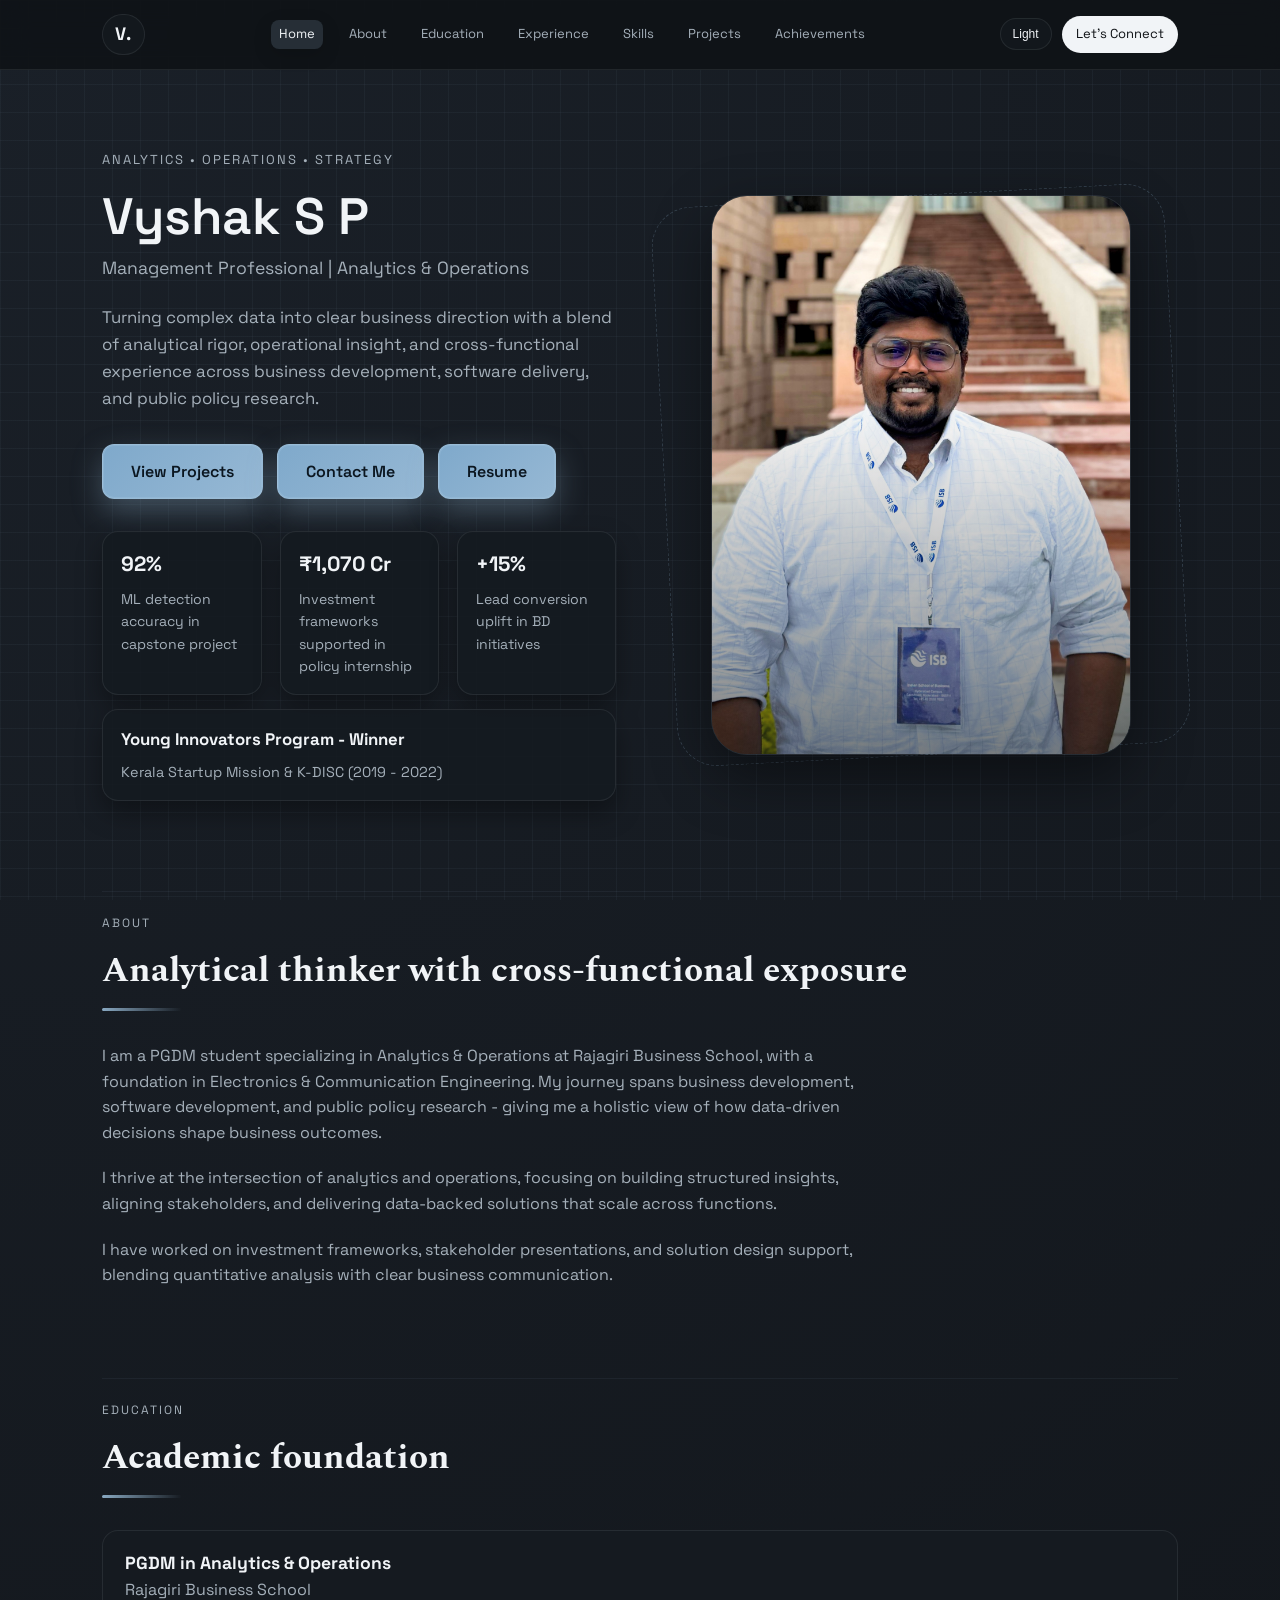
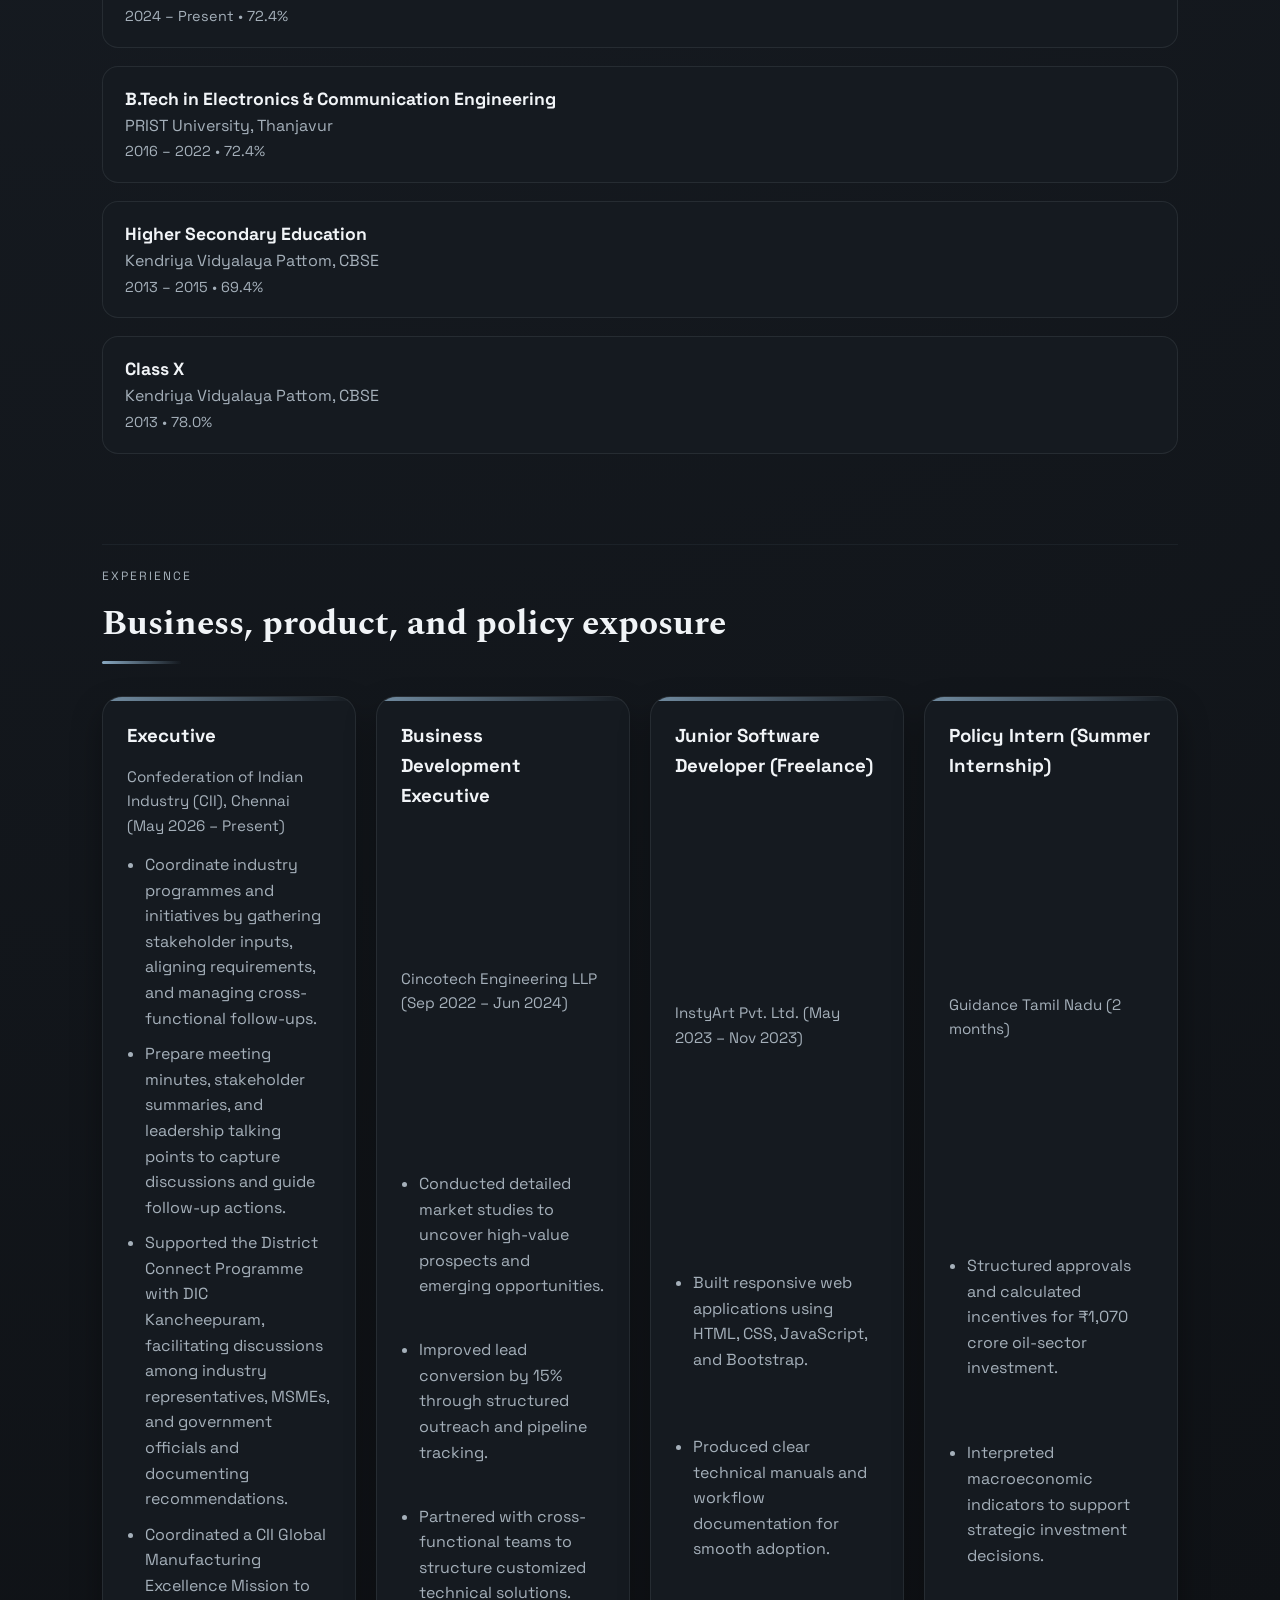
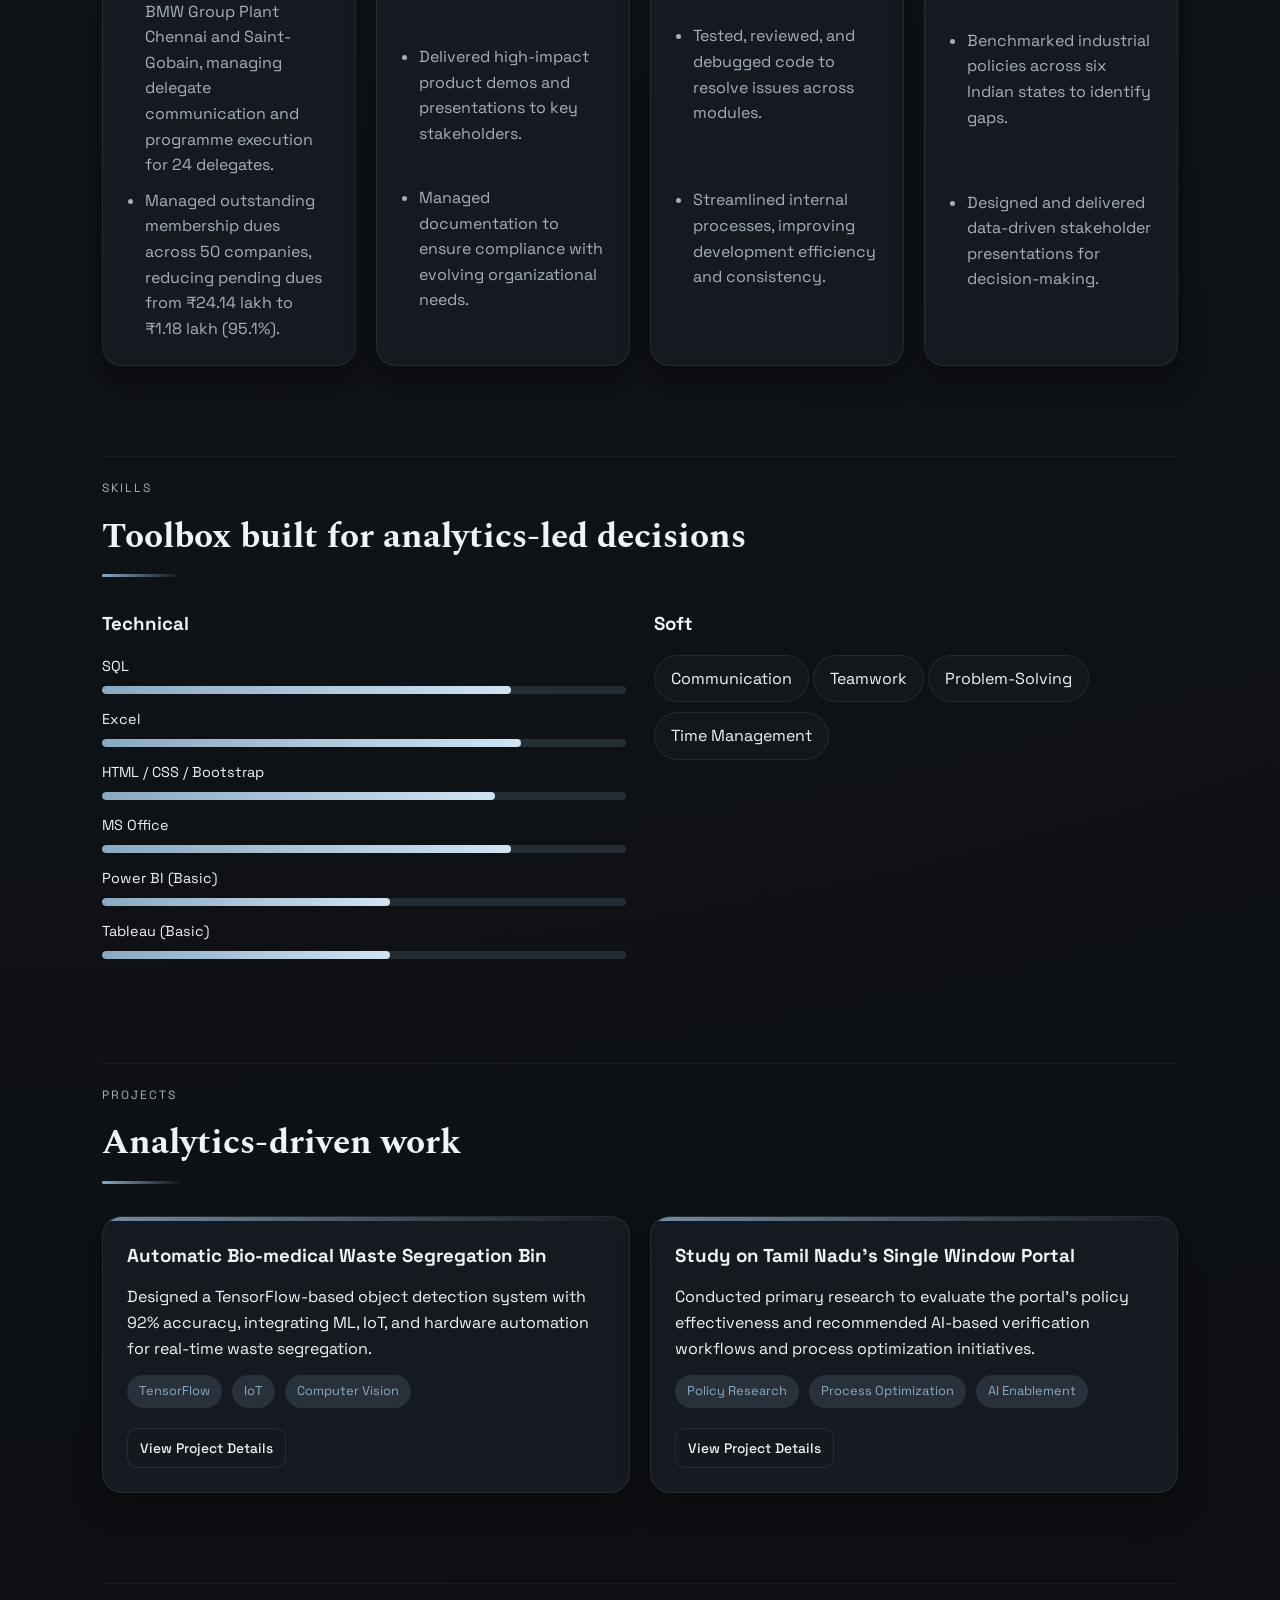
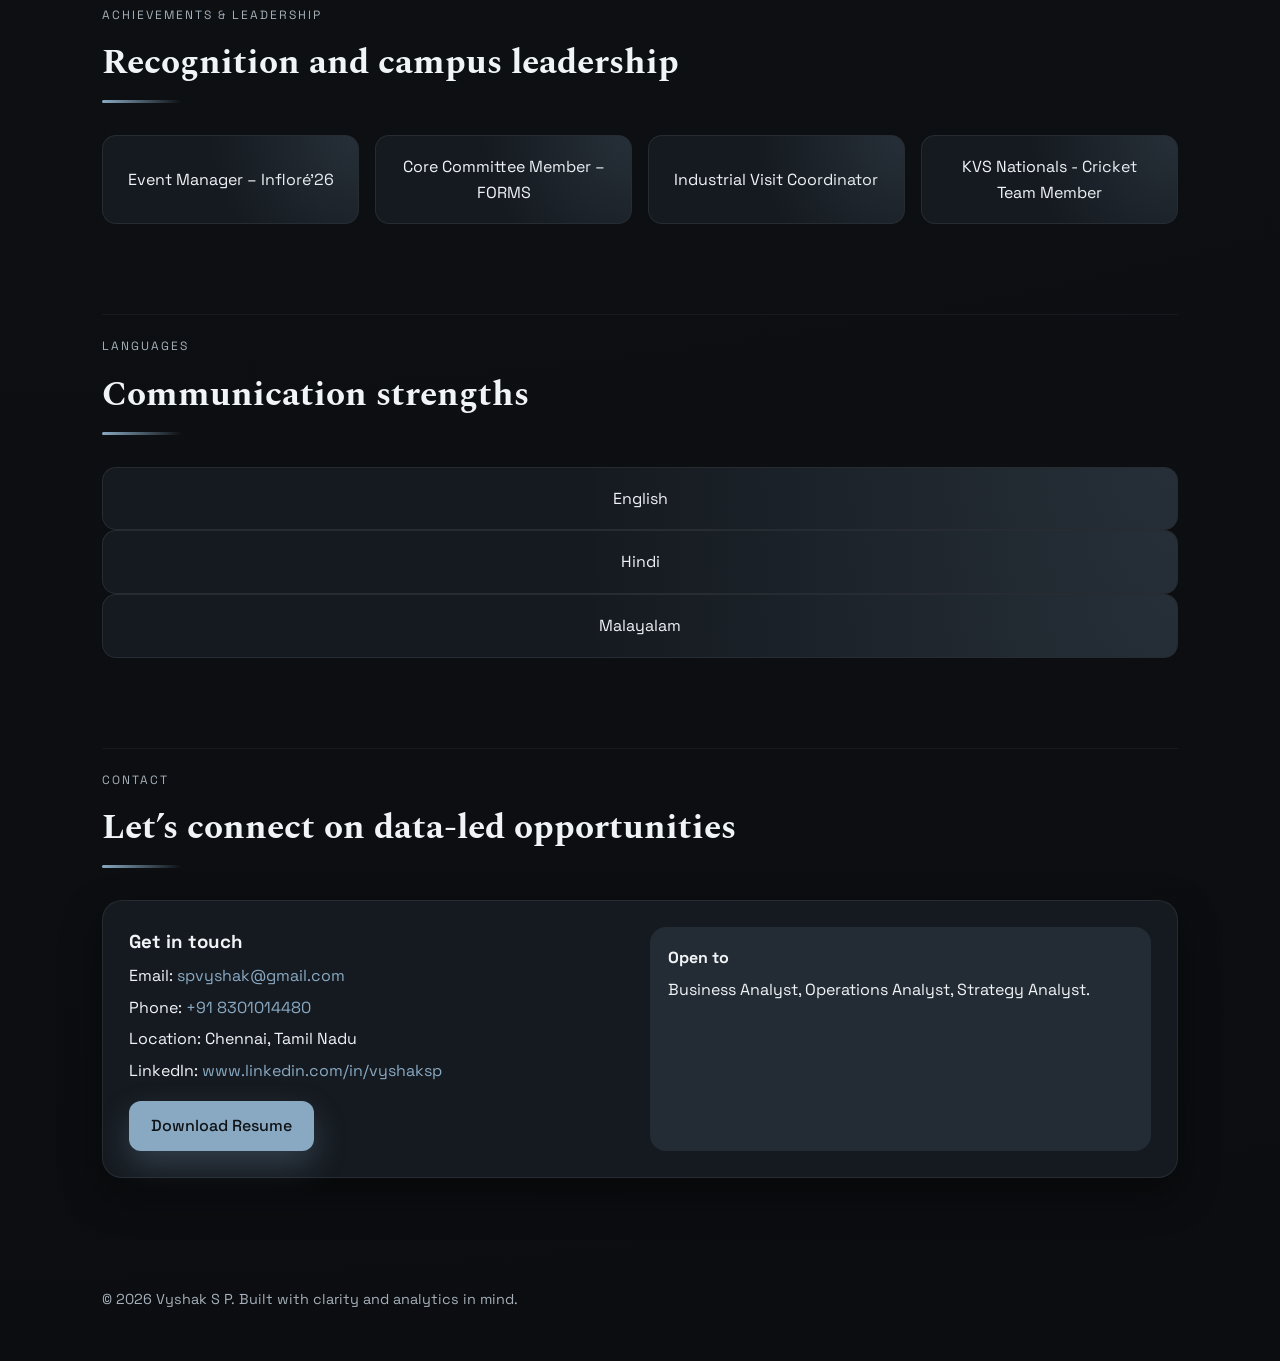
==== index.html @ 9a772278 "Add executive role details to index.html" ====
<!DOCTYPE html>
<html lang="en">
  <head>
    <meta charset="UTF-8" />
    <meta name="viewport" content="width=device-width, initial-scale=1" />
    <title>Vyshak S P | Analytics & Operations</title>
    <link rel="preconnect" href="https://fonts.googleapis.com" />
    <link rel="preconnect" href="https://fonts.gstatic.com" crossorigin />
    <link
      href="https://fonts.googleapis.com/css2?family=Space+Grotesk:wght@300;400;500;600;700&family=Spectral:wght@400;500;600&display=swap"
      rel="stylesheet"
    />
    <link rel="icon" type="image/svg+xml" href="favicon.svg?v=3" />
    <link rel="icon" type="image/png" href="favicon.png?v=3" />
    <link rel="stylesheet" href="index.css" />
  </head>
  <body>
    <header class="site-header">
      <nav class="navbar">
        <a class="logo" href="#home" aria-label="Back to top">V.</a>
        <button id="menu-toggle" class="menu-toggle" type="button" aria-label="Open menu" aria-expanded="false">
          <span class="bar"></span>
          <span class="bar"></span>
          <span class="bar"></span>
        </button>
        <div class="nav-links">
          <a href="#home">Home</a>
          <a href="#about">About</a>
          <a href="#education">Education</a>
          <a href="#experience">Experience</a>
          <a href="#skills">Skills</a>
          <a href="#projects">Projects</a>
          <a href="#achievements">Achievements</a>
        </div>
        <div class="nav-actions">
          <button id="theme-toggle" class="theme-toggle" type="button" aria-label="Toggle theme">
            Light
          </button>
          <a class="nav-cta" href="#contact">Let’s Connect</a>
        </div>
      </nav>
    </header>

    <main>
      <section id="home" class="hero animate-section">
        <div class="hero-content">
          <p class="eyebrow">Analytics • Operations • Strategy</p>
          <h1>
            Vyshak S P
            <span>Management Professional | Analytics & Operations</span>
          </h1>
          <p class="tagline">
            Turning complex data into clear business direction with a blend of analytical rigor,
            operational insight, and cross-functional experience across business development,
            software delivery, and public policy research.
          </p>
          <div class="cta-row">
            <a class="primary-btn cta-btn" href="#projects">View Projects</a>
            <a class="ghost-btn cta-btn" href="#contact">Contact Me</a>
            <a class="ghost-btn resume-btn cta-btn" href="resume.pdf" download>Resume</a>
          </div>
          <div class="hero-metrics">
            <div>
              <h3>92%</h3>
              <p>ML detection accuracy in capstone project</p>
            </div>
            <div>
              <h3>₹1,070 Cr</h3>
              <p>Investment frameworks supported in policy internship</p>
            </div>
            <div>
              <h3>+15%</h3>
              <p>Lead conversion uplift in BD initiatives</p>
            </div>
          </div>
          <div class="hero-metrics hero-recognition">
            <div>
              <h3>Young Innovators Program - Winner</h3>
              <p>Kerala Startup Mission & K-DISC (2019 - 2022)</p>
            </div>
          </div>
        </div>
        <div class="hero-visual">
          <div class="hero-photo">
            <img src="profile.png" alt="Vyshak S P" />
          </div>
          <div class="hero-grid"></div>
        </div>
      </section>

      <section id="about" class="section about animate-section">
        <div class="section-title">
          <p>About</p>
          <h2>Analytical thinker with cross-functional exposure</h2>
        </div>
        <div class="about-content">
          <p>
            I am a PGDM student specializing in Analytics & Operations at Rajagiri Business School, with a
            foundation in Electronics & Communication Engineering. My journey spans business development,
            software development, and public policy research - giving me a holistic view of how data-driven
            decisions shape business outcomes.
          </p>
          <p>
            I thrive at the intersection of analytics and operations, focusing on building structured insights,
            aligning stakeholders, and delivering data-backed solutions that scale across functions.
          </p>
          <p>
            I have worked on investment frameworks, stakeholder presentations, and solution design support,
            blending quantitative analysis with clear business communication.
          </p>
        </div>
      </section>

      <section id="education" class="section animate-section">
        <div class="section-title">
          <p>Education</p>
          <h2>Academic foundation</h2>
        </div>
        <div class="timeline">
          <div class="timeline-item">
            <h3>PGDM in Analytics & Operations</h3>
            <p>Rajagiri Business School</p>
            <span>2024 – Present • 72.4%</span>
          </div>
          <div class="timeline-item">
            <h3>B.Tech in Electronics & Communication Engineering</h3>
            <p>PRIST University, Thanjavur</p>
            <span>2016 – 2022 • 72.4%</span>
          </div>
          <div class="timeline-item">
            <h3>Higher Secondary Education</h3>
            <p>Kendriya Vidyalaya Pattom, CBSE</p>
            <span>2013 – 2015 • 69.4%</span>
          </div>
          <div class="timeline-item">
            <h3>Class X</h3>
            <p>Kendriya Vidyalaya Pattom, CBSE</p>
            <span>2013 • 78.0%</span>
          </div>
        </div>
      </section>

      <section id="experience" class="section animate-section">
        <div class="section-title">
          <p>Experience</p>
          <h2>Business, product, and policy exposure</h2>
        </div>
        <div class="cards">
          <article class="card">
  <h3>Executive</h3>
  <p class="card-subtitle">
    Confederation of Indian Industry (CII), Chennai (May 2026 – Present)
  </p>
  <ul>
    <li>Coordinate industry programmes and initiatives by gathering stakeholder inputs, aligning requirements, and managing cross-functional follow-ups.</li>
    <li>Prepare meeting minutes, stakeholder summaries, and leadership talking points to capture discussions and guide follow-up actions.</li>
    <li>Supported the District Connect Programme with DIC Kancheepuram, facilitating discussions among industry representatives, MSMEs, and government officials and documenting recommendations.</li>
    <li>Coordinated a CII Global Manufacturing Excellence Mission to BMW Group Plant Chennai and Saint-Gobain, managing delegate communication and programme execution for 24 delegates.</li>
    <li>Managed outstanding membership dues across 50 companies, reducing pending dues from ₹24.14 lakh to ₹1.18 lakh (95.1%).</li>
  </ul>
</article>
          <article class="card">
            <h3>Business Development Executive</h3>
            <p class="card-subtitle">Cincotech Engineering LLP (Sep 2022 – Jun 2024)</p>
            <ul>
              <li>Conducted detailed market studies to uncover high-value prospects and emerging opportunities.</li>
              <li>Improved lead conversion by 15% through structured outreach and pipeline tracking.</li>
              <li>Partnered with cross-functional teams to structure customized technical solutions.</li>
              <li>Delivered high-impact product demos and presentations to key stakeholders.</li>
              <li>Managed documentation to ensure compliance with evolving organizational needs.</li>
            </ul>
          </article>
          <article class="card">
            <h3>Junior Software Developer (Freelance)</h3>
            <p class="card-subtitle">InstyArt Pvt. Ltd. (May 2023 – Nov 2023)</p>
            <ul>
              <li>Built responsive web applications using HTML, CSS, JavaScript, and Bootstrap.</li>
              <li>Produced clear technical manuals and workflow documentation for smooth adoption.</li>
              <li>Tested, reviewed, and debugged code to resolve issues across modules.</li>
              <li>Streamlined internal processes, improving development efficiency and consistency.</li>
            </ul>
          </article>
          <article class="card">
            <h3>Policy Intern (Summer Internship)</h3>
            <p class="card-subtitle">Guidance Tamil Nadu (2 months)</p>
            <ul>
              <li>Structured approvals and calculated incentives for ₹1,070 crore oil-sector investment.</li>
              <li>Interpreted macroeconomic indicators to support strategic investment decisions.</li>
              <li>Benchmarked industrial policies across six Indian states to identify gaps.</li>
              <li>Designed and delivered data-driven stakeholder presentations for decision-making.</li>
            </ul>
          </article>
        </div>
      </section>

      <section id="skills" class="section skills animate-section">
        <div class="section-title">
          <p>Skills</p>
          <h2>Toolbox built for analytics-led decisions</h2>
        </div>
        <div class="skills-grid">
          <div class="skill-group">
            <h3>Technical</h3>
            <div class="skill">
              <span>SQL</span>
              <div class="bar"><span style="width: 78%"></span></div>
            </div>
            <div class="skill">
              <span>Excel</span>
              <div class="bar"><span style="width: 80%"></span></div>
            </div>
            <div class="skill">
              <span>HTML / CSS / Bootstrap</span>
              <div class="bar"><span style="width: 75%"></span></div>
            </div>
            <div class="skill">
              <span>MS Office</span>
              <div class="bar"><span style="width: 78%"></span></div>
            </div>
            <div class="skill">
              <span>Power BI (Basic)</span>
              <div class="bar"><span style="width: 55%"></span></div>
            </div>
            <div class="skill">
              <span>Tableau (Basic)</span>
              <div class="bar"><span style="width: 55%"></span></div>
            </div>
          </div>
          <div class="skill-group">
            <h3>Soft</h3>
            <div class="skill-chip">Communication</div>
            <div class="skill-chip">Teamwork</div>
            <div class="skill-chip">Problem-Solving</div>
            <div class="skill-chip">Time Management</div>
          </div>
        </div>
      </section>

      <section id="projects" class="section animate-section">
        <div class="section-title">
          <p>Projects</p>
          <h2>Analytics-driven work</h2>
        </div>
        <div class="cards">
          <article class="card highlight">
            <h3>Automatic Bio-medical Waste Segregation Bin</h3>
            <p>
              Designed a TensorFlow-based object detection system with 92% accuracy, integrating ML, IoT,
              and hardware automation for real-time waste segregation.
            </p>
            <div class="tags">
              <span>TensorFlow</span>
              <span>IoT</span>
              <span>Computer Vision</span>
            </div>
            <a class="project-link" href="project-biomedical-waste.html">View Project Details</a>
          </article>
          <article class="card">
            <h3>Study on Tamil Nadu’s Single Window Portal</h3>
            <p>
              Conducted primary research to evaluate the portal’s policy effectiveness and recommended AI-based
              verification workflows and process optimization initiatives.
            </p>
            <div class="tags">
              <span>Policy Research</span>
              <span>Process Optimization</span>
              <span>AI Enablement</span>
            </div>
            <a class="project-link" href="project-single-window-portal.html">View Project Details</a>
          </article>
        </div>
      </section>

      <section id="achievements" class="section achievements animate-section">
        <div class="section-title">
          <p>Achievements & Leadership</p>
          <h2>Recognition and campus leadership</h2>
        </div>
        <div class="achievement-grid">
          <div class="achievement">Event Manager – Infloré’26</div>
          <div class="achievement">Core Committee Member – FORMS</div>
          <div class="achievement">Industrial Visit Coordinator</div>
          <div class="achievement">KVS Nationals - Cricket Team Member</div>
        </div>
      </section>

      <section id="languages" class="section animate-section">
        <div class="section-title">
          <p>Languages</p>
          <h2>Communication strengths</h2>
        </div>
        <div class="achievement-grid">
          <div class="achievement">English</div>
          <div class="achievement">Hindi</div>
          <div class="achievement">Malayalam</div>
        </div>
      </section>

      <section id="contact" class="section contact animate-section">
        <div class="section-title">
          <p>Contact</p>
          <h2>Let’s connect on data-led opportunities</h2>
        </div>
        <div class="contact-card">
          <div>
            <h3>Get in touch</h3>
            <p>Email: <a href="mailto:spvyshak@gmail.com">spvyshak@gmail.com</a></p>
            <p>Phone: <a href="tel:+918301014480">+91 8301014480</a></p>
            <p>Location: Chennai, Tamil Nadu</p>
            <p>
              LinkedIn:
              <a href="https://www.linkedin.com/in/vyshaksp" aria-label="LinkedIn profile"
                >www.linkedin.com/in/vyshaksp</a
              >
            </p>
            <p><a class="primary-btn download-btn" href="resume.pdf" download>Download Resume</a></p>
          </div>
          <div class="contact-note">
            <h4>Open to</h4>
            <p>
              Business Analyst, Operations Analyst, Strategy Analyst.
            </p>
          </div>
        </div>
      </section>
    </main>

    <footer class="site-footer">
      <p>© 2026 Vyshak S P. Built with clarity and analytics in mind.</p>
    </footer>
    <script src="index.js"></script>
  </body>
</html>
---- index.css ----
:root {
  color-scheme: dark;
  --bg: #0f1216;
  --surface: #151a20;
  --ink: #f1f4f7;
  --muted: #a5b0ba;
  --accent: #89a9c2;
  --accent-soft: #1f2832;
  --line: rgba(241, 244, 247, 0.08);
  --shadow: 0 22px 60px rgba(0, 0, 0, 0.45);
  --radius: 20px;
}

* {
  box-sizing: border-box;
  margin: 0;
  padding: 0;
}

html {
  scroll-padding-top: 40px;
}

body {
  font-family: "Space Grotesk", sans-serif;
  background: radial-gradient(circle at top left, #1a2028 0%, #0f1216 55%, #0b0d10 100%);
  color: var(--ink);
  line-height: 1.6;
}

body::before {
  content: "";
  position: fixed;
  inset: 0;
  background-image: linear-gradient(rgba(137, 169, 194, 0.06) 1px, transparent 1px),
    linear-gradient(90deg, rgba(137, 169, 194, 0.06) 1px, transparent 1px);
  background-size: 28px 28px;
  pointer-events: none;
  z-index: -1;
}

a {
  color: inherit;
  text-decoration: none;
}

img {
  max-width: 100%;
  height: auto;
}

.site-header {
  position: sticky;
  top: 0;
  z-index: 10;
  background: rgba(15, 18, 22, 0.85);
  backdrop-filter: blur(14px);
  border-bottom: 1px solid var(--line);
}

.navbar {
  display: flex;
  align-items: center;
  justify-content: space-between;
  padding: 14px 8vw;
  gap: 16px;
}

.logo {
  font-weight: 700;
  font-size: 18px;
  letter-spacing: 1px;
  padding: 5px 12px;
  border: 1px solid var(--line);
  border-radius: 999px;
  background: rgba(21, 26, 32, 0.9);
}

.nav-actions {
  display: flex;
  align-items: center;
  gap: 10px;
}

.nav-links {
  display: flex;
  gap: 18px;
  font-size: 13px;
  color: var(--muted);
}

.nav-links a {
  padding: 4px 8px;
  border-radius: 8px;
  transition: color 0.2s ease;
}

.nav-links a:hover {
  color: var(--ink);
}

.nav-links a.is-active {
  color: var(--ink);
  background: rgba(137, 169, 194, 0.18);
  box-shadow: 0 6px 18px rgba(0, 0, 0, 0.18);
}

.nav-cta {
  padding: 8px 14px;
  border-radius: 999px;
  background: #f1f4f7;
  color: #0f1216;
  font-size: 13px;
}

.nav-cta.is-active {
  box-shadow: 0 0 0 2px rgba(137, 169, 194, 0.45), 0 8px 20px rgba(0, 0, 0, 0.3);
}

.menu-toggle {
  display: none;
  width: 42px;
  height: 42px;
  border-radius: 12px;
  border: 1px solid var(--line);
  background: rgba(21, 26, 32, 0.7);
  color: var(--ink);
  padding: 0;
  cursor: pointer;
  align-items: center;
  justify-content: center;
  flex-direction: column;
  gap: 5px;
}

.menu-toggle .bar {
  width: 18px;
  height: 2px;
  border-radius: 99px;
  background: currentColor;
}

.navbar.menu-open .menu-toggle .bar:nth-child(1) {
  transform: translateY(7px) rotate(45deg);
}

.navbar.menu-open .menu-toggle .bar:nth-child(2) {
  opacity: 0;
}

.navbar.menu-open .menu-toggle .bar:nth-child(3) {
  transform: translateY(-7px) rotate(-45deg);
}

.theme-toggle {
  padding: 8px 12px;
  border-radius: 999px;
  border: 1px solid var(--line);
  background: rgba(21, 26, 32, 0.7);
  color: var(--ink);
  font-size: 12px;
  cursor: pointer;
}

main {
  padding: 40px 8vw 80px;
}

.hero {
  grid-template-columns: repeat(2, minmax(0, 1fr));
  gap: 48px;
  align-items: center;
  min-height: 70vh;
  padding-top: 40px;
  display: grid;
}

.eyebrow {
  font-size: 13px;
  text-transform: uppercase;
  letter-spacing: 2px;
  color: var(--muted);
  margin-bottom: 18px;
}

.hero h1 {
  font-size: clamp(2.6rem, 4vw, 3.8rem);
  line-height: 1.1;
  font-weight: 600;
}

.hero h1 span {
  display: block;
  font-size: 1.1rem;
  font-weight: 400;
  color: var(--muted);
  margin-top: 14px;
}

.tagline {
  margin: 26px 0 32px;
  font-size: 1.05rem;
  color: var(--muted);
  max-width: 520px;
}

.cta-row {
  display: flex;
  gap: 14px;
  margin-bottom: 32px;
}

.primary-btn,
.ghost-btn {
  padding: 12px 22px;
  border-radius: 12px;
  font-weight: 500;
  transition: transform 0.2s ease, box-shadow 0.2s ease;
}

.primary-btn {
  background: var(--accent);
  color: #0f1216;
  box-shadow: 0 14px 32px rgba(137, 169, 194, 0.25);
}

.primary-btn:hover,
.ghost-btn:hover {
  transform: translateY(-2px);
}

.ghost-btn {
  border: 1px solid var(--line);
  background: rgba(21, 26, 32, 0.7);
  color: var(--ink);
}

.resume-btn {
  background: linear-gradient(135deg, #7fa9cb, #96b8d4);
  border: 1px solid rgba(165, 198, 222, 0.6);
  color: #0b1620;
  padding: 14px 28px;
  box-shadow: 0 12px 30px rgba(137, 169, 194, 0.35), 0 0 0 1px rgba(172, 205, 228, 0.2) inset;
}

.resume-btn:hover {
  box-shadow: 0 16px 34px rgba(137, 169, 194, 0.48), 0 0 20px rgba(137, 169, 194, 0.35);
}

.hero .cta-row .cta-btn {
  background: linear-gradient(135deg, #7fa9cb, #96b8d4);
  border: 1px solid rgba(165, 198, 222, 0.62);
  color: #0b1620;
  padding: 14px 28px;
  border-radius: 12px;
  font-weight: 600;
  box-shadow: 0 12px 30px rgba(137, 169, 194, 0.36), 0 0 0 1px rgba(172, 205, 228, 0.22) inset;
}

.hero .cta-row .cta-btn:hover {
  transform: translateY(-2px);
  box-shadow: 0 16px 34px rgba(137, 169, 194, 0.5), 0 0 20px rgba(137, 169, 194, 0.35);
}

.hero-metrics {
  display: grid;
  grid-template-columns: repeat(3, minmax(0, 1fr));
  gap: 18px;
  margin-top: 24px;
}

.hero-metrics > div {
  padding: 16px 18px;
  border-radius: 16px;
  background: rgba(21, 26, 32, 0.85);
  border: 1px solid var(--line);
  box-shadow: 0 12px 26px rgba(0, 0, 0, 0.35);
}

.hero-metrics h3 {
  font-size: 1.3rem;
  margin-bottom: 6px;
}

.hero-metrics p {
  font-size: 0.88rem;
  color: var(--muted);
}

.hero-recognition {
  margin-top: 14px;
  grid-template-columns: 1fr;
}

.hero-recognition > div {
  grid-column: 1 / -1;
}

.hero-recognition h3 {
  font-size: 1.05rem;
  margin-bottom: 8px;
}

.hero-recognition p {
  font-size: 0.9rem;
}

.hero-visual {
  position: relative;
  display: grid;
  place-items: center;
}

.hero-photo {
  width: min(420px, 90%);
  aspect-ratio: 3 / 4;
  border-radius: 36px;
  overflow: hidden;
  position: relative;
  z-index: 1;
  box-shadow: var(--shadow);
  border: 1px solid var(--line);
  animation: float 6s ease-in-out infinite;
}

.hero-photo::after {
  content: "";
  position: absolute;
  inset: 0;
  background: linear-gradient(180deg, rgba(15, 18, 22, 0) 35%, rgba(15, 18, 22, 0.55) 100%);
  pointer-events: none;
}

.hero-photo img {
  width: 100%;
  height: 100%;
  object-fit: cover;
  display: block;
  filter: saturate(1.05);
}

.hero-grid {
  position: absolute;
  inset: 0;
  border-radius: 40px;
  border: 1px dashed rgba(137, 169, 194, 0.25);
  transform: rotate(-3deg);
}

.section {
  margin-top: 90px;
  padding-top: 22px;
  border-top: 1px solid rgba(137, 169, 194, 0.08);
}

section[id] {
  scroll-margin-top: 40px;
}

.section-title {
  display: flex;
  flex-direction: column;
  gap: 10px;
  margin-bottom: 32px;
  position: relative;
}

.section-title p {
  text-transform: uppercase;
  letter-spacing: 2px;
  font-size: 12px;
  color: var(--muted);
}

.section-title h2 {
  font-family: "Spectral", serif;
  font-size: clamp(1.8rem, 2.7vw, 2.5rem);
}

.section-title::after {
  content: "";
  width: 80px;
  height: 3px;
  border-radius: 999px;
  background: linear-gradient(90deg, var(--accent), transparent);
}

.about-content {
  display: grid;
  gap: 20px;
  max-width: 760px;
  color: var(--muted);
}

.timeline {
  display: grid;
  gap: 18px;
}

.timeline-item {
  padding: 18px 22px;
  border-radius: 16px;
  background: var(--surface);
  border: 1px solid var(--line);
}

.timeline-item h3 {
  font-size: 1.1rem;
}

.timeline-item p {
  color: var(--muted);
}

.timeline-item span {
  font-size: 0.9rem;
  color: var(--muted);
}

.cards {
  display: grid;
  grid-template-columns: repeat(auto-fit, minmax(240px, 1fr));
  gap: 20px;
}

.card {
  background: var(--surface);
  padding: 24px;
  border-radius: var(--radius);
  border: 1px solid var(--line);
  box-shadow: 0 14px 30px rgba(0, 0, 0, 0.35);
  display: grid;
  gap: 14px;
  transition: transform 0.25s ease, box-shadow 0.25s ease;
  position: relative;
  overflow: hidden;
}

.card.highlight {
  border-color: var(--line);
}

.card::before {
  content: "";
  position: absolute;
  top: 0;
  left: 0;
  width: 100%;
  height: 4px;
  background: linear-gradient(90deg, rgba(137, 169, 194, 0.8), transparent);
}

.card:hover {
  transform: translateY(-6px);
  box-shadow: 0 22px 40px rgba(0, 0, 0, 0.4);
}

.card-subtitle {
  color: var(--muted);
  font-size: 0.95rem;
}

.card ul {
  display: grid;
  gap: 10px;
  padding-left: 18px;
  color: var(--muted);
}

.skills-grid {
  display: grid;
  grid-template-columns: repeat(auto-fit, minmax(260px, 1fr));
  gap: 28px;
}

.skill-group h3 {
  margin-bottom: 16px;
}

.skill {
  display: grid;
  gap: 8px;
  margin-bottom: 14px;
}

.skill span {
  font-size: 0.9rem;
}

.bar {
  width: 100%;
  height: 8px;
  border-radius: 999px;
  background: rgba(137, 169, 194, 0.18);
  overflow: hidden;
}

.bar span {
  display: block;
  height: 100%;
  background: linear-gradient(90deg, #89a9c2, #d0e3f3);
  border-radius: 999px;
}

.skill-chip {
  padding: 10px 16px;
  border-radius: 999px;
  border: 1px solid var(--line);
  background: rgba(21, 26, 32, 0.7);
  margin-bottom: 10px;
  display: inline-flex;
  align-items: center;
}

.tags {
  display: flex;
  gap: 10px;
  flex-wrap: wrap;
}

.tags span {
  background: rgba(137, 169, 194, 0.16);
  color: var(--accent);
  padding: 6px 12px;
  border-radius: 999px;
  font-size: 0.8rem;
}

.project-link {
  display: inline-flex;
  justify-content: center;
  align-items: center;
  width: fit-content;
  margin-top: 6px;
  padding: 8px 12px;
  border-radius: 10px;
  border: 1px solid var(--line);
  background: rgba(21, 26, 32, 0.72);
  color: var(--ink);
  font-size: 0.86rem;
  font-weight: 500;
}

.project-link:hover {
  transform: translateY(-1px);
}

.achievements .achievement-grid {
  display: grid;
  grid-template-columns: repeat(auto-fit, minmax(220px, 1fr));
  gap: 16px;
}

.achievement {
  padding: 18px 20px;
  background: var(--surface);
  border-radius: 14px;
  border: 1px solid var(--line);
  transition: transform 0.25s ease, box-shadow 0.25s ease;
  position: relative;
  overflow: hidden;
  text-align: center;
  display: grid;
  place-items: center;
}

.achievement::after {
  content: "";
  position: absolute;
  inset: 0;
  background: radial-gradient(circle at top right, rgba(137, 169, 194, 0.15), transparent 55%);
  pointer-events: none;
}

.achievement:hover {
  transform: translateY(-4px);
  box-shadow: 0 18px 36px rgba(0, 0, 0, 0.45);
}

.contact-card {
  display: grid;
  grid-template-columns: repeat(auto-fit, minmax(240px, 1fr));
  gap: 20px;
  padding: 26px;
  border-radius: var(--radius);
  background: var(--surface);
  border: 1px solid var(--line);
  box-shadow: 0 16px 40px rgba(0, 0, 0, 0.45);
}

.contact-card > div {
  display: grid;
  align-content: start;
  gap: 6px;
}

.contact-card a {
  color: var(--accent);
}

.contact-card .download-btn {
  display: inline-flex;
  margin-top: 12px;
  color: #0f1216;
}

.contact-note {
  background: rgba(137, 169, 194, 0.12);
  padding: 18px;
  border-radius: 16px;
}

.site-footer {
  padding: 30px 8vw 50px;
  color: var(--muted);
  font-size: 0.9rem;
}

body.light-theme {
  color-scheme: light;
  --bg: #eef3fa;
  --surface: #ffffff;
  --ink: #1c2733;
  --muted: #596b7d;
  --accent: #5f8fb7;
  --accent-soft: #d7e5f2;
  --line: rgba(28, 39, 51, 0.12);
  --shadow: 0 18px 44px rgba(18, 30, 42, 0.14);
  background: radial-gradient(circle at top left, #d6e5f3 0%, #eef3fa 60%, #f7faff 100%);
}

body.light-theme::before {
  background-image: linear-gradient(rgba(28, 39, 51, 0.045) 1px, transparent 1px),
    linear-gradient(90deg, rgba(28, 39, 51, 0.045) 1px, transparent 1px);
}

body.light-theme .site-header {
  background: rgba(245, 250, 255, 0.9);
}

body.light-theme .logo {
  background: #ffffff;
}

body.light-theme .nav-cta {
  background: #1f4f78;
  color: #f7fbff;
}

body.light-theme .nav-links a.is-active {
  background: rgba(31, 79, 120, 0.16);
  box-shadow: 0 8px 18px rgba(31, 79, 120, 0.14);
}

body.light-theme .nav-cta.is-active {
  box-shadow: 0 0 0 2px rgba(31, 79, 120, 0.35), 0 8px 20px rgba(31, 79, 120, 0.2);
}

body.light-theme .theme-toggle {
  background: rgba(255, 255, 255, 0.85);
  color: #1c2733;
}

body.light-theme .menu-toggle {
  background: rgba(255, 255, 255, 0.85);
  color: #1c2733;
}

body.light-theme .primary-btn {
  background: #4f81ab;
  color: #ffffff;
  box-shadow: 0 14px 28px rgba(39, 84, 122, 0.24);
}

body.light-theme .contact-card .download-btn {
  color: #ffffff;
}

body.light-theme .ghost-btn {
  background: #ffffff;
}

body.light-theme .resume-btn {
  background: linear-gradient(135deg, #4f81ab, #6495bf);
  border-color: rgba(53, 101, 141, 0.35);
  color: #ffffff;
  box-shadow: 0 14px 30px rgba(39, 84, 122, 0.3), 0 0 0 1px rgba(255, 255, 255, 0.2) inset;
}

body.light-theme .resume-btn:hover {
  box-shadow: 0 16px 36px rgba(39, 84, 122, 0.4), 0 0 18px rgba(89, 136, 175, 0.28);
}

body.light-theme .hero .cta-row .cta-btn {
  background: linear-gradient(135deg, #4f81ab, #6495bf);
  border-color: rgba(53, 101, 141, 0.35);
  color: #ffffff;
  box-shadow: 0 14px 30px rgba(39, 84, 122, 0.3), 0 0 0 1px rgba(255, 255, 255, 0.2) inset;
}

body.light-theme .hero .cta-row .cta-btn:hover {
  box-shadow: 0 16px 36px rgba(39, 84, 122, 0.4), 0 0 18px rgba(89, 136, 175, 0.28);
}

body.light-theme .skill-chip {
  background: #f6fafe;
}

body.light-theme .bar {
  background: #d7e3f1;
}

body.light-theme .bar span {
  background: linear-gradient(90deg, #2f6ea8, #5e9cd4);
}

body.light-theme .project-link {
  background: #f3f8fd;
}

body.light-theme .hero-photo::after {
  background: linear-gradient(180deg, rgba(238, 243, 250, 0) 35%, rgba(238, 243, 250, 0.45) 100%);
}

body.light-theme .navbar.menu-open .nav-links {
  background: rgba(255, 255, 255, 0.92);
}

body.light-theme .hero-metrics > div {
  background: rgba(255, 255, 255, 0.88);
  border-color: rgba(28, 39, 51, 0.14);
  box-shadow: 0 12px 24px rgba(30, 48, 66, 0.12);
}

@keyframes float {
  0%,
  100% {
    transform: translateY(0);
  }
  50% {
    transform: translateY(-10px);
  }
}

@keyframes fadeUp {
  0% {
    opacity: 0;
    transform: translateY(24px);
  }
  100% {
    opacity: 1;
    transform: translateY(0);
  }
}

@keyframes slideIn {
  0% {
    opacity: 0;
    transform: translateX(28px);
  }
  100% {
    opacity: 1;
    transform: translateX(0);
  }
}

.animate-section {
  animation: fadeUp 0.9s ease both;
}

.hero-content {
  animation: fadeUp 0.9s ease both;
}

.hero-visual {
  animation: slideIn 1.1s ease both;
}

.animate-section:nth-of-type(1) {
  animation-delay: 0.05s;
}

.animate-section:nth-of-type(2) {
  animation-delay: 0.15s;
}

.animate-section:nth-of-type(3) {
  animation-delay: 0.25s;
}

.animate-section:nth-of-type(4) {
  animation-delay: 0.35s;
}

.animate-section:nth-of-type(5) {
  animation-delay: 0.45s;
}

.animate-section:nth-of-type(6) {
  animation-delay: 0.55s;
}

.animate-section:nth-of-type(7) {
  animation-delay: 0.65s;
}

.animate-section:nth-of-type(8) {
  animation-delay: 0.75s;
}

.animate-section:nth-of-type(9) {
  animation-delay: 0.85s;
}

.animate-section:nth-of-type(10) {
  animation-delay: 0.95s;
}

@media (prefers-reduced-motion: reduce) {
  * {
    animation: none !important;
    transition: none !important;
    scroll-behavior: auto !important;
  }
}

@media (max-width: 960px) {
  .navbar {
    flex-wrap: wrap;
    justify-content: center;
  }

  .nav-links {
    flex-wrap: wrap;
    justify-content: center;
  }

  .nav-actions {
    width: 100%;
    justify-content: center;
  }

  .hero {
    grid-template-columns: 1fr;
  }

  .hero-metrics {
    grid-template-columns: 1fr;
  }

  .hero-recognition > div {
    grid-column: auto;
  }

  .hero-photo {
    width: min(360px, 90%);
    margin-top: 20px;
  }
}

@media (max-width: 640px) {
  html {
    scroll-padding-top: 52px;
  }

  section[id] {
    scroll-margin-top: 52px;
  }

  .navbar {
    padding: 12px 6vw;
    justify-content: space-between;
    align-items: center;
    gap: 10px;
  }

  .menu-toggle {
    display: inline-flex;
    align-items: center;
    justify-content: center;
  }

  .nav-links,
  .nav-actions {
    display: none;
    width: 100%;
  }

  .navbar.menu-open .nav-links,
  .navbar.menu-open .nav-actions {
    display: flex;
  }

  .navbar.menu-open .nav-links {
    margin-top: 8px;
    flex-direction: column;
    align-items: stretch;
    gap: 0;
    border: 1px solid var(--line);
    border-radius: 14px;
    overflow: hidden;
    background: rgba(15, 18, 22, 0.7);
  }

  .navbar.menu-open .nav-links a {
    padding: 12px 14px;
    border-bottom: 1px solid var(--line);
  }

  .navbar.menu-open .nav-links a.is-active {
    background: rgba(137, 169, 194, 0.2);
  }

  .navbar.menu-open .nav-links a:last-child {
    border-bottom: 0;
  }

  .navbar.menu-open .nav-actions {
    margin-top: 4px;
    flex-direction: column;
    align-items: stretch;
    justify-content: flex-start;
    gap: 10px;
  }

  .navbar.menu-open .nav-cta,
  .navbar.menu-open .theme-toggle {
    width: 100%;
    justify-content: center;
    text-align: center;
  }

  main {
    padding: 32px 6vw 60px;
  }

  .hero {
    min-height: auto;
    padding-top: 24px;
  }

  .hero h1 {
    font-size: clamp(2.2rem, 9vw, 2.8rem);
  }

  .tagline {
    font-size: 0.98rem;
  }

  .cta-row {
    flex-direction: column;
    align-items: flex-start;
    width: 100%;
  }

  .primary-btn,
  .ghost-btn {
    width: 100%;
    text-align: center;
  }

  .hero-photo {
    width: min(320px, 100%);
  }

  .section {
    margin-top: 70px;
  }

  .section-title h2 {
    font-size: clamp(1.6rem, 6.5vw, 2rem);
  }

  .cards {
    grid-template-columns: 1fr;
  }

  .achievement-grid {
    grid-template-columns: 1fr;
  }

  .contact-card {
    padding: 20px;
  }

  .contact-card .download-btn {
    justify-content: center;
  }
}

@media (max-width: 480px) {
  html {
    scroll-padding-top: 48px;
  }

  section[id] {
    scroll-margin-top: 48px;
  }

  .logo {
    font-size: 16px;
    padding: 4px 10px;
  }

  .navbar.menu-open .nav-links {
    font-size: 12px;
    gap: 10px;
  }

  main {
    padding: 28px 5vw 54px;
  }

  .hero {
    gap: 28px;
  }

  .hero-photo {
    width: min(280px, 100%);
  }

  .hero-metrics > div {
    padding: 14px;
  }

  .contact-card {
    padding: 16px;
  }

  .contact-note {
    padding: 14px;
  }
}
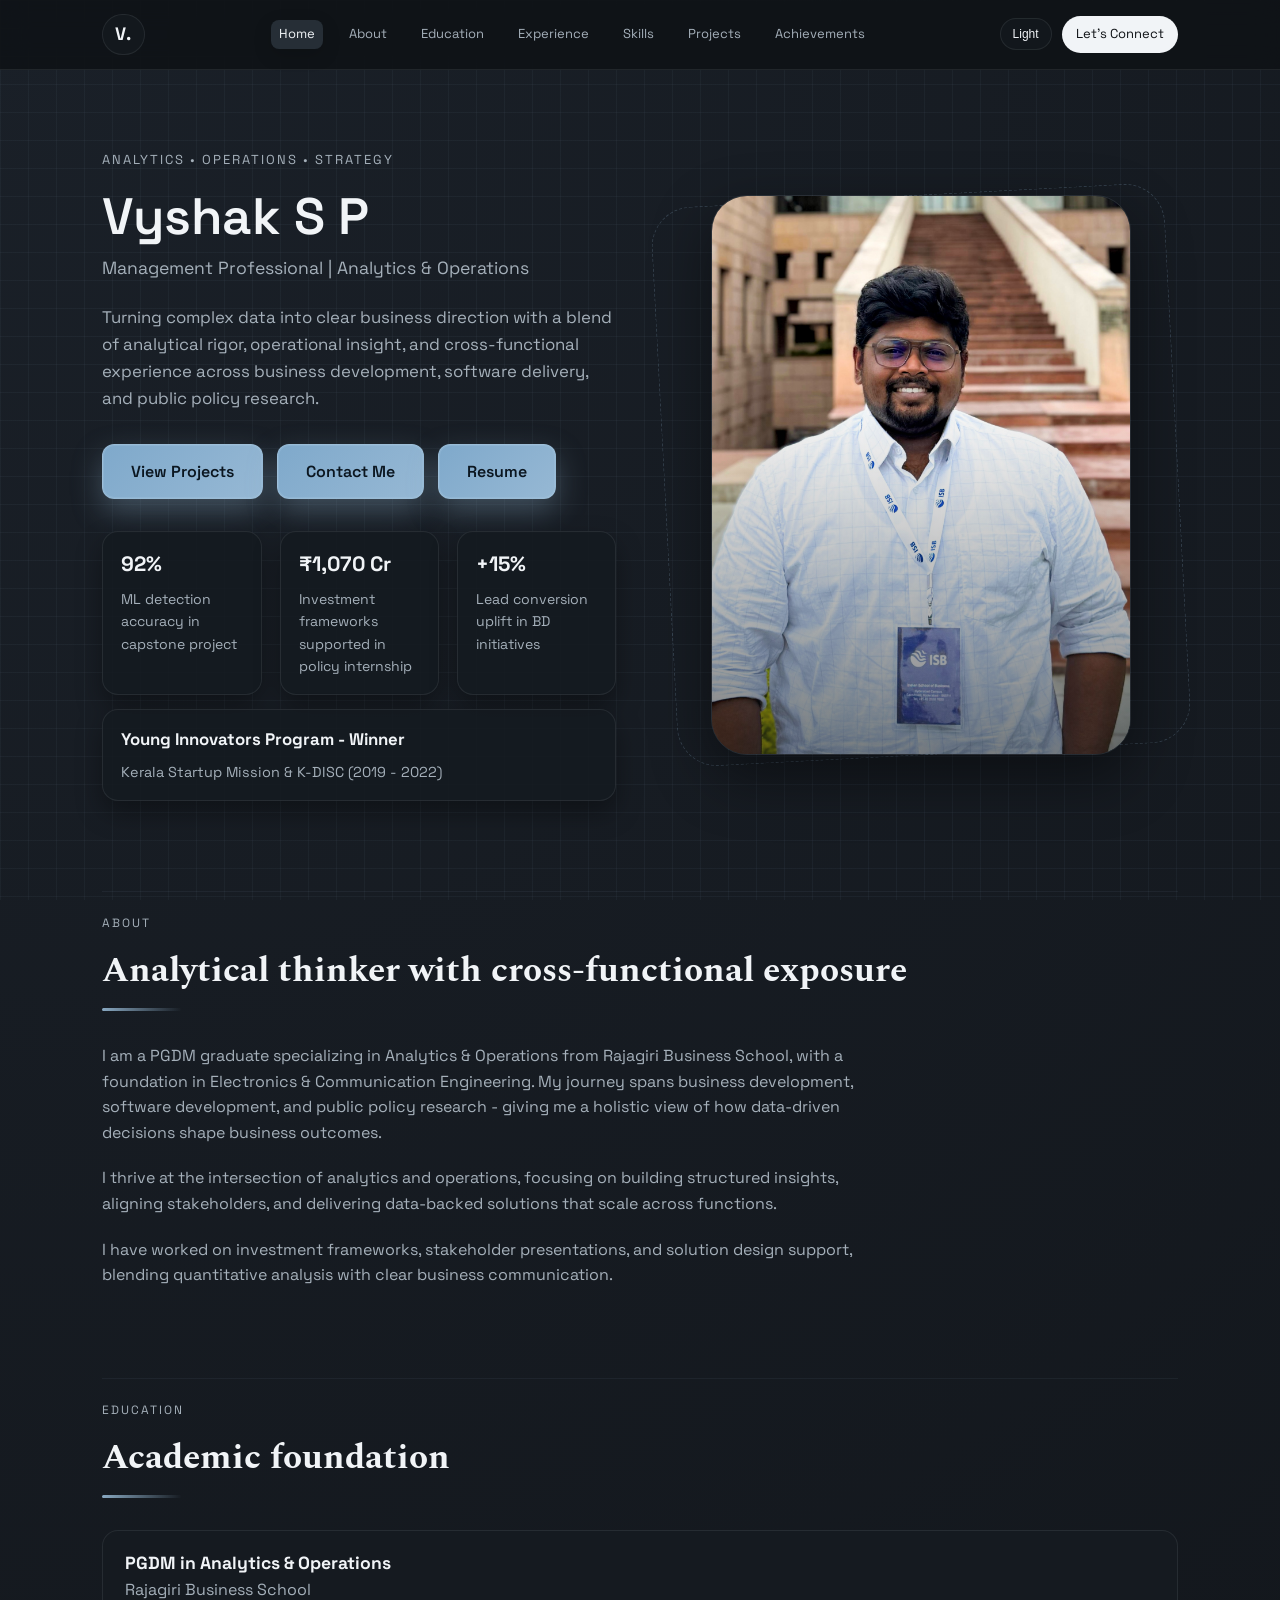
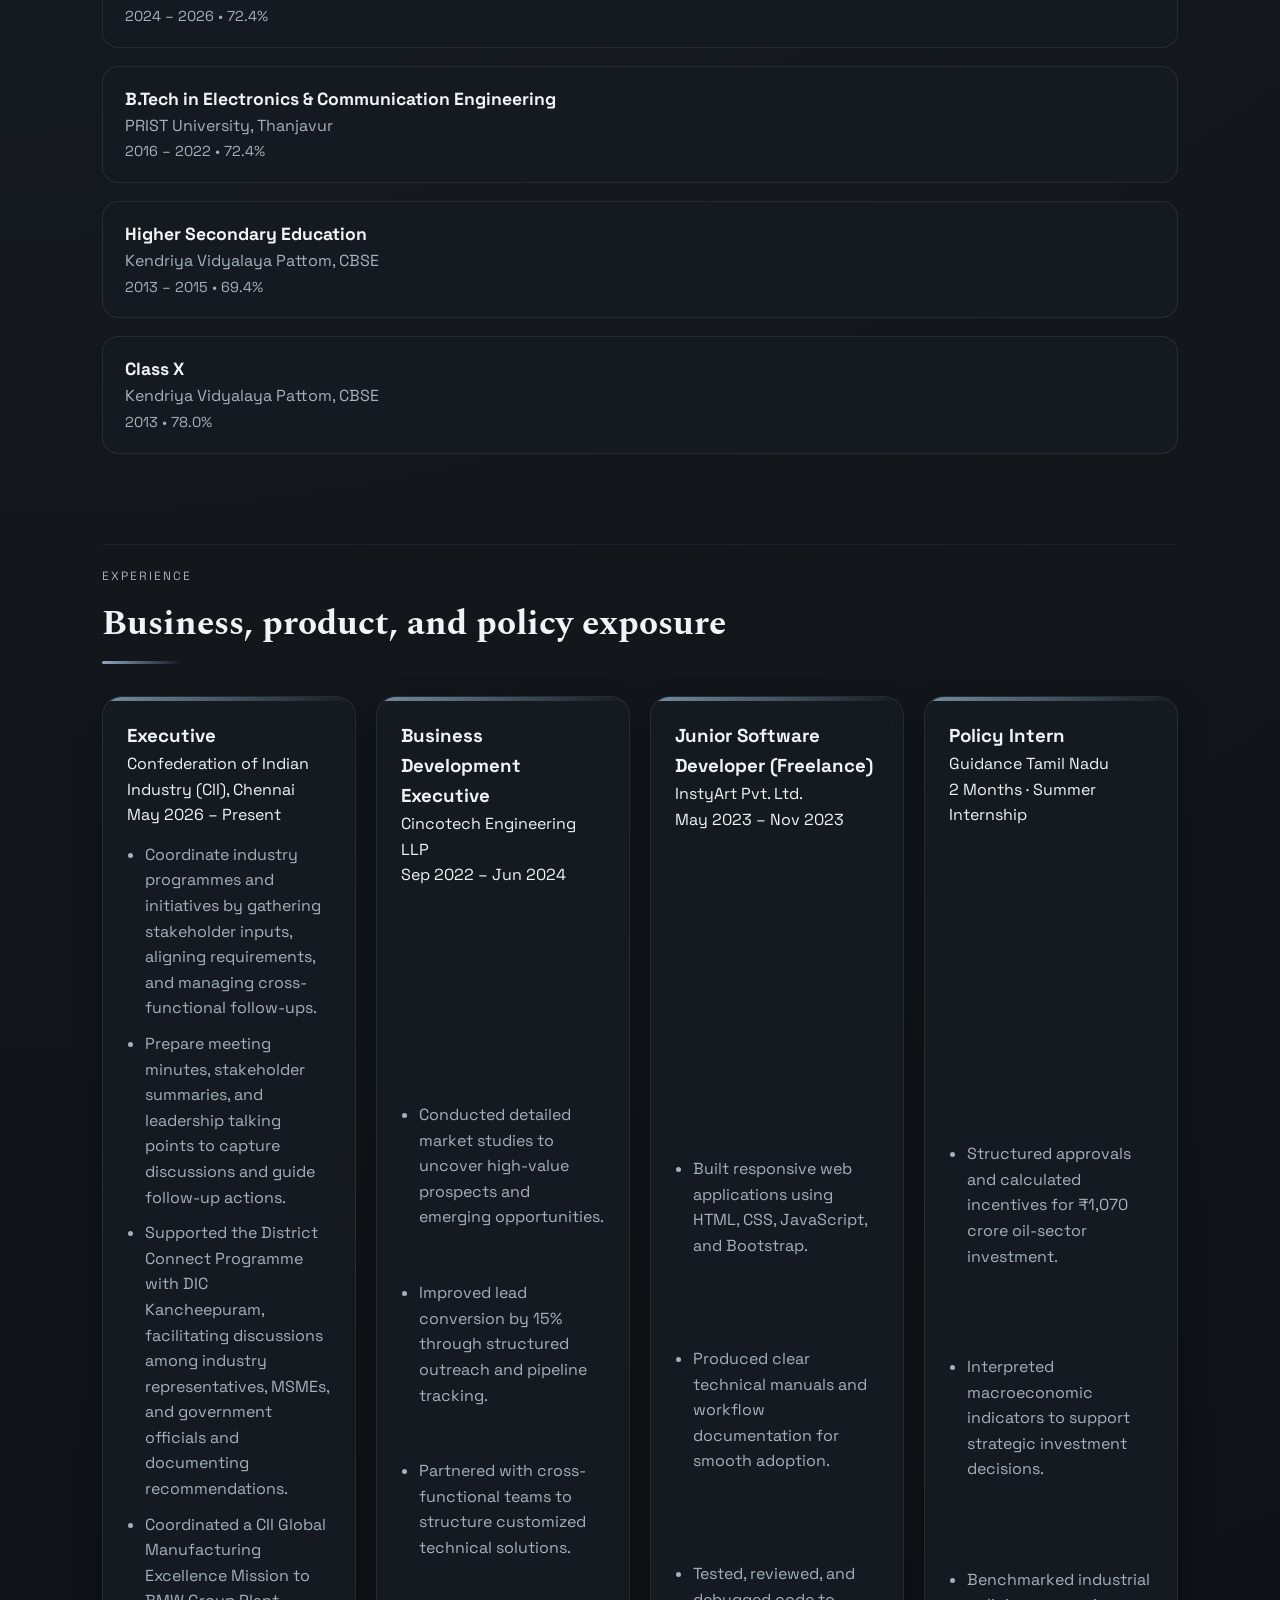
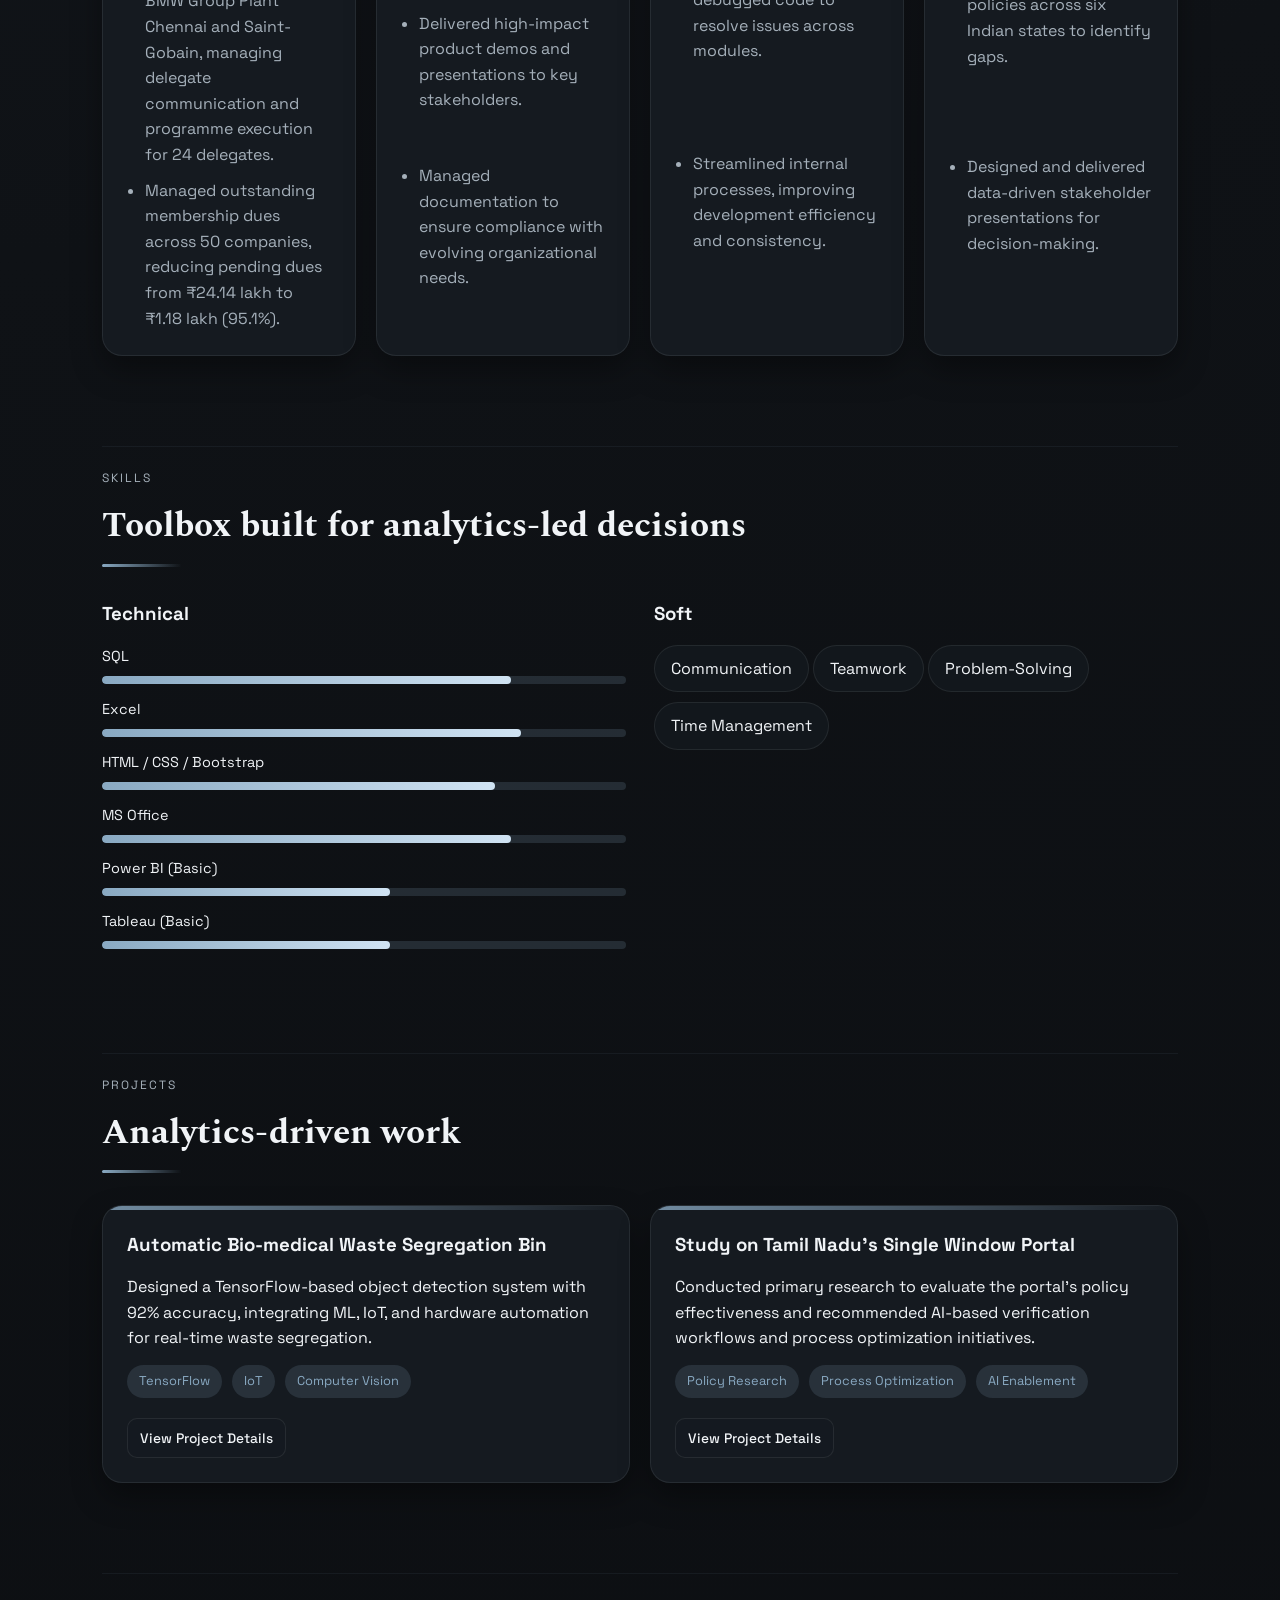
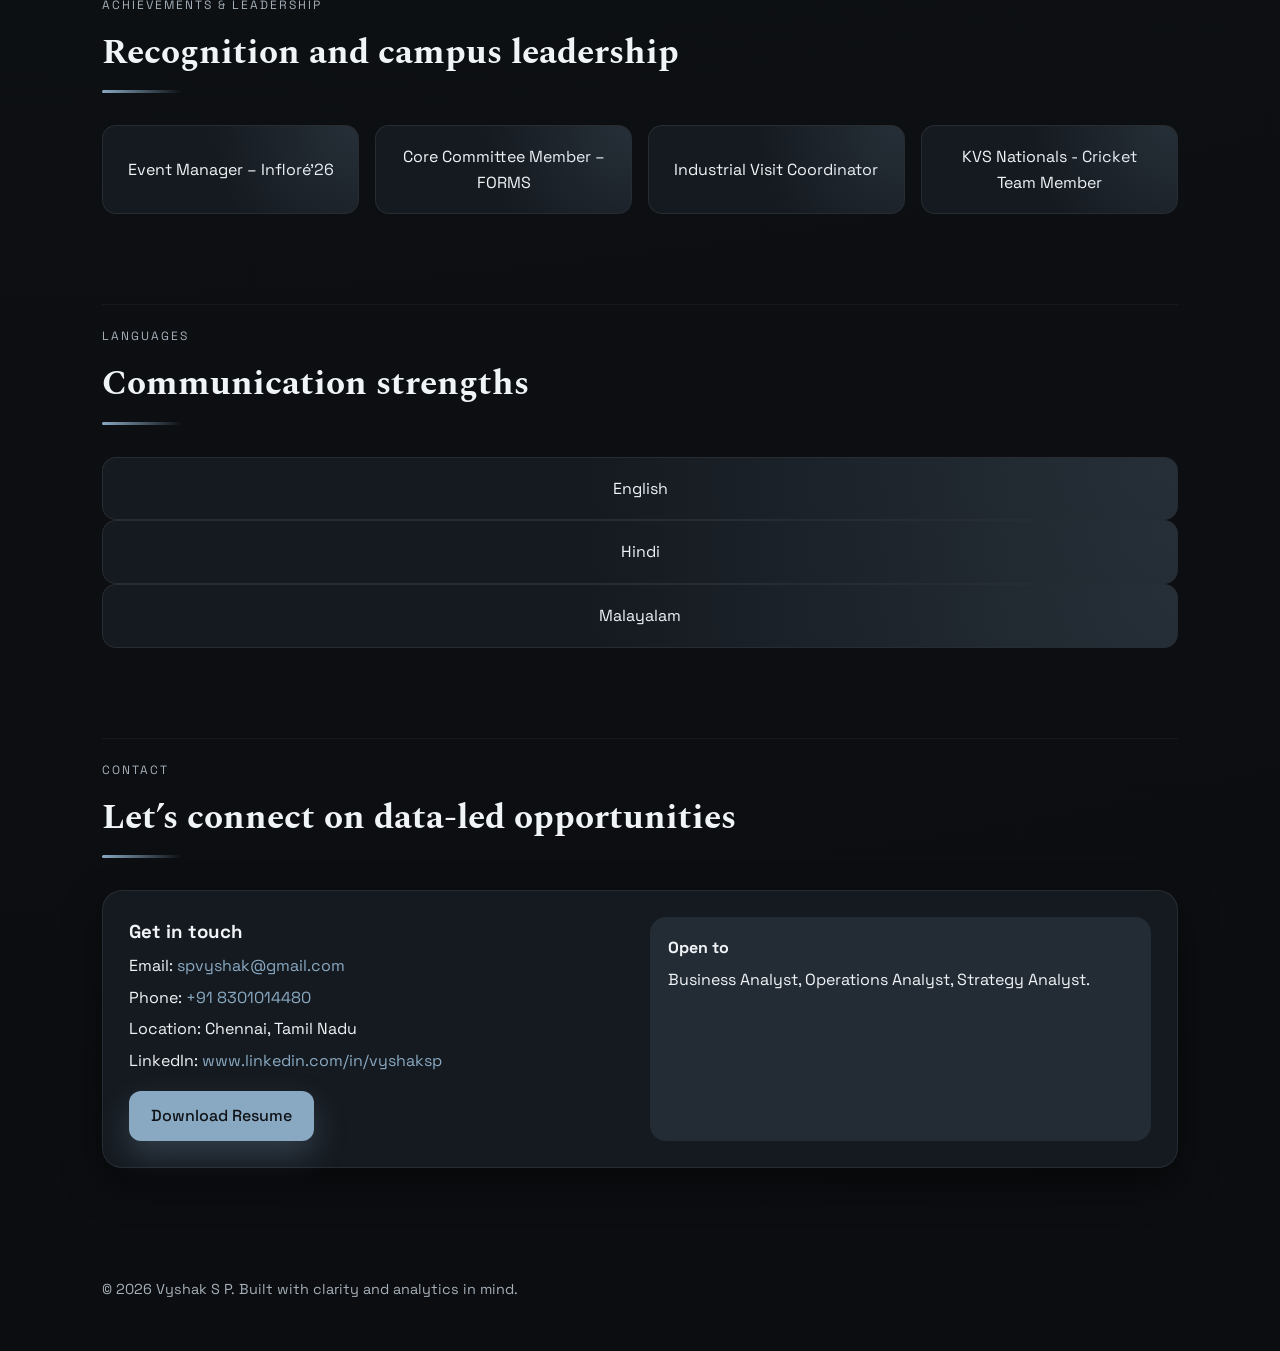
==== commit eee3a9ba: "Improve HTML formatting and structure Refactor HTML structure for better readability and maintainabi" ====
--- a/index.html
+++ b/index.html
@@ -1,28 +1,40 @@
+
 <!DOCTYPE html>
 <html lang="en">
   <head>
     <meta charset="UTF-8" />
     <meta name="viewport" content="width=device-width, initial-scale=1" />
     <title>Vyshak S P | Analytics & Operations</title>
+
     <link rel="preconnect" href="https://fonts.googleapis.com" />
     <link rel="preconnect" href="https://fonts.gstatic.com" crossorigin />
     <link
       href="https://fonts.googleapis.com/css2?family=Space+Grotesk:wght@300;400;500;600;700&family=Spectral:wght@400;500;600&display=swap"
       rel="stylesheet"
     />
+
     <link rel="icon" type="image/svg+xml" href="favicon.svg?v=3" />
     <link rel="icon" type="image/png" href="favicon.png?v=3" />
     <link rel="stylesheet" href="index.css" />
   </head>
+
   <body>
     <header class="site-header">
       <nav class="navbar">
         <a class="logo" href="#home" aria-label="Back to top">V.</a>
-        <button id="menu-toggle" class="menu-toggle" type="button" aria-label="Open menu" aria-expanded="false">
+
+        <button
+          id="menu-toggle"
+          class="menu-toggle"
+          type="button"
+          aria-label="Open menu"
+          aria-expanded="false"
+        >
           <span class="bar"></span>
           <span class="bar"></span>
           <span class="bar"></span>
         </button>
+
         <div class="nav-links">
           <a href="#home">Home</a>
           <a href="#about">About</a>
@@ -32,8 +44,14 @@
           <a href="#projects">Projects</a>
           <a href="#achievements">Achievements</a>
         </div>
+
         <div class="nav-actions">
-          <button id="theme-toggle" class="theme-toggle" type="button" aria-label="Toggle theme">
+          <button
+            id="theme-toggle"
+            class="theme-toggle"
+            type="button"
+            aria-label="Toggle theme"
+          >
             Light
           </button>
           <a class="nav-cta" href="#contact">Let’s Connect</a>
@@ -42,37 +60,48 @@
     </header>
 
     <main>
+      <!-- HERO SECTION -->
       <section id="home" class="hero animate-section">
         <div class="hero-content">
           <p class="eyebrow">Analytics • Operations • Strategy</p>
+
           <h1>
             Vyshak S P
             <span>Management Professional | Analytics & Operations</span>
           </h1>
+
           <p class="tagline">
-            Turning complex data into clear business direction with a blend of analytical rigor,
-            operational insight, and cross-functional experience across business development,
-            software delivery, and public policy research.
+            Turning complex data into clear business direction with a blend of
+            analytical rigor, operational insight, and cross-functional
+            experience across business development, software delivery, and
+            public policy research.
           </p>
+
           <div class="cta-row">
             <a class="primary-btn cta-btn" href="#projects">View Projects</a>
             <a class="ghost-btn cta-btn" href="#contact">Contact Me</a>
-            <a class="ghost-btn resume-btn cta-btn" href="resume.pdf" download>Resume</a>
-          </div>
+            <a class="ghost-btn resume-btn cta-btn" href="resume.pdf" download>
+              Resume
+            </a>
+          </div>
+
           <div class="hero-metrics">
             <div>
               <h3>92%</h3>
               <p>ML detection accuracy in capstone project</p>
             </div>
+
             <div>
               <h3>₹1,070 Cr</h3>
               <p>Investment frameworks supported in policy internship</p>
             </div>
+
             <div>
               <h3>+15%</h3>
               <p>Lead conversion uplift in BD initiatives</p>
             </div>
           </div>
+
           <div class="hero-metrics hero-recognition">
             <div>
               <h3>Young Innovators Program - Winner</h3>
@@ -80,6 +109,7 @@
             </div>
           </div>
         </div>
+
         <div class="hero-visual">
           <div class="hero-photo">
             <img src="profile.png" alt="Vyshak S P" />
@@ -88,50 +118,62 @@
         </div>
       </section>
 
+      <!-- ABOUT SECTION -->
       <section id="about" class="section about animate-section">
         <div class="section-title">
           <p>About</p>
           <h2>Analytical thinker with cross-functional exposure</h2>
         </div>
+
         <div class="about-content">
           <p>
-            I am a PGDM student specializing in Analytics & Operations at Rajagiri Business School, with a
-            foundation in Electronics & Communication Engineering. My journey spans business development,
-            software development, and public policy research - giving me a holistic view of how data-driven
-            decisions shape business outcomes.
+            I am a PGDM graduate specializing in Analytics & Operations from
+            Rajagiri Business School, with a foundation in Electronics &
+            Communication Engineering. My journey spans business development,
+            software development, and public policy research - giving me a
+            holistic view of how data-driven decisions shape business outcomes.
           </p>
+
           <p>
-            I thrive at the intersection of analytics and operations, focusing on building structured insights,
-            aligning stakeholders, and delivering data-backed solutions that scale across functions.
+            I thrive at the intersection of analytics and operations, focusing
+            on building structured insights, aligning stakeholders, and
+            delivering data-backed solutions that scale across functions.
           </p>
+
           <p>
-            I have worked on investment frameworks, stakeholder presentations, and solution design support,
-            blending quantitative analysis with clear business communication.
+            I have worked on investment frameworks, stakeholder presentations,
+            and solution design support, blending quantitative analysis with
+            clear business communication.
           </p>
         </div>
       </section>
 
+      <!-- EDUCATION SECTION -->
       <section id="education" class="section animate-section">
         <div class="section-title">
           <p>Education</p>
           <h2>Academic foundation</h2>
         </div>
+
         <div class="timeline">
           <div class="timeline-item">
             <h3>PGDM in Analytics & Operations</h3>
             <p>Rajagiri Business School</p>
-            <span>2024 – Present • 72.4%</span>
-          </div>
+            <span>2024 – 2026 • 72.4%</span>
+          </div>
+
           <div class="timeline-item">
             <h3>B.Tech in Electronics & Communication Engineering</h3>
             <p>PRIST University, Thanjavur</p>
             <span>2016 – 2022 • 72.4%</span>
           </div>
+
           <div class="timeline-item">
             <h3>Higher Secondary Education</h3>
             <p>Kendriya Vidyalaya Pattom, CBSE</p>
             <span>2013 – 2015 • 69.4%</span>
           </div>
+
           <div class="timeline-item">
             <h3>Class X</h3>
             <p>Kendriya Vidyalaya Pattom, CBSE</p>
@@ -140,92 +182,202 @@
         </div>
       </section>
 
+      <!-- EXPERIENCE SECTION -->
       <section id="experience" class="section animate-section">
         <div class="section-title">
           <p>Experience</p>
           <h2>Business, product, and policy exposure</h2>
         </div>
+
         <div class="cards">
-          <article class="card">
-  <h3>Executive</h3>
-  <p class="card-subtitle">
-    Confederation of Indian Industry (CII), Chennai (May 2026 – Present)
-  </p>
-  <ul>
-    <li>Coordinate industry programmes and initiatives by gathering stakeholder inputs, aligning requirements, and managing cross-functional follow-ups.</li>
-    <li>Prepare meeting minutes, stakeholder summaries, and leadership talking points to capture discussions and guide follow-up actions.</li>
-    <li>Supported the District Connect Programme with DIC Kancheepuram, facilitating discussions among industry representatives, MSMEs, and government officials and documenting recommendations.</li>
-    <li>Coordinated a CII Global Manufacturing Excellence Mission to BMW Group Plant Chennai and Saint-Gobain, managing delegate communication and programme execution for 24 delegates.</li>
-    <li>Managed outstanding membership dues across 50 companies, reducing pending dues from ₹24.14 lakh to ₹1.18 lakh (95.1%).</li>
-  </ul>
-</article>
-          <article class="card">
-            <h3>Business Development Executive</h3>
-            <p class="card-subtitle">Cincotech Engineering LLP (Sep 2022 – Jun 2024)</p>
+
+          <!-- CII -->
+          <article class="card experience-card">
+            <div class="experience-header">
+              <h3>Executive</h3>
+
+              <div class="experience-meta">
+                <p class="experience-company">
+                  Confederation of Indian Industry (CII), Chennai
+                </p>
+                <span class="experience-period">May 2026 – Present</span>
+              </div>
+            </div>
+
             <ul>
-              <li>Conducted detailed market studies to uncover high-value prospects and emerging opportunities.</li>
-              <li>Improved lead conversion by 15% through structured outreach and pipeline tracking.</li>
-              <li>Partnered with cross-functional teams to structure customized technical solutions.</li>
-              <li>Delivered high-impact product demos and presentations to key stakeholders.</li>
-              <li>Managed documentation to ensure compliance with evolving organizational needs.</li>
+              <li>
+                Coordinate industry programmes and initiatives by gathering
+                stakeholder inputs, aligning requirements, and managing
+                cross-functional follow-ups.
+              </li>
+              <li>
+                Prepare meeting minutes, stakeholder summaries, and leadership
+                talking points to capture discussions and guide follow-up
+                actions.
+              </li>
+              <li>
+                Supported the District Connect Programme with DIC Kancheepuram,
+                facilitating discussions among industry representatives,
+                MSMEs, and government officials and documenting recommendations.
+              </li>
+              <li>
+                Coordinated a CII Global Manufacturing Excellence Mission to
+                BMW Group Plant Chennai and Saint-Gobain, managing delegate
+                communication and programme execution for 24 delegates.
+              </li>
+              <li>
+                Managed outstanding membership dues across 50 companies,
+                reducing pending dues from ₹24.14 lakh to ₹1.18 lakh (95.1%).
+              </li>
             </ul>
           </article>
-          <article class="card">
-            <h3>Junior Software Developer (Freelance)</h3>
-            <p class="card-subtitle">InstyArt Pvt. Ltd. (May 2023 – Nov 2023)</p>
+
+          <!-- CINCOTECH -->
+          <article class="card experience-card">
+            <div class="experience-header">
+              <h3>Business Development Executive</h3>
+
+              <div class="experience-meta">
+                <p class="experience-company">
+                  Cincotech Engineering LLP
+                </p>
+                <span class="experience-period">Sep 2022 – Jun 2024</span>
+              </div>
+            </div>
+
             <ul>
-              <li>Built responsive web applications using HTML, CSS, JavaScript, and Bootstrap.</li>
-              <li>Produced clear technical manuals and workflow documentation for smooth adoption.</li>
-              <li>Tested, reviewed, and debugged code to resolve issues across modules.</li>
-              <li>Streamlined internal processes, improving development efficiency and consistency.</li>
+              <li>
+                Conducted detailed market studies to uncover high-value
+                prospects and emerging opportunities.
+              </li>
+              <li>
+                Improved lead conversion by 15% through structured outreach
+                and pipeline tracking.
+              </li>
+              <li>
+                Partnered with cross-functional teams to structure customized
+                technical solutions.
+              </li>
+              <li>
+                Delivered high-impact product demos and presentations to key
+                stakeholders.
+              </li>
+              <li>
+                Managed documentation to ensure compliance with evolving
+                organizational needs.
+              </li>
             </ul>
           </article>
-          <article class="card">
-            <h3>Policy Intern (Summer Internship)</h3>
-            <p class="card-subtitle">Guidance Tamil Nadu (2 months)</p>
+
+          <!-- INSTYART -->
+          <article class="card experience-card">
+            <div class="experience-header">
+              <h3>Junior Software Developer (Freelance)</h3>
+
+              <div class="experience-meta">
+                <p class="experience-company">InstyArt Pvt. Ltd.</p>
+                <span class="experience-period">May 2023 – Nov 2023</span>
+              </div>
+            </div>
+
             <ul>
-              <li>Structured approvals and calculated incentives for ₹1,070 crore oil-sector investment.</li>
-              <li>Interpreted macroeconomic indicators to support strategic investment decisions.</li>
-              <li>Benchmarked industrial policies across six Indian states to identify gaps.</li>
-              <li>Designed and delivered data-driven stakeholder presentations for decision-making.</li>
+              <li>
+                Built responsive web applications using HTML, CSS,
+                JavaScript, and Bootstrap.
+              </li>
+              <li>
+                Produced clear technical manuals and workflow documentation
+                for smooth adoption.
+              </li>
+              <li>
+                Tested, reviewed, and debugged code to resolve issues across
+                modules.
+              </li>
+              <li>
+                Streamlined internal processes, improving development
+                efficiency and consistency.
+              </li>
             </ul>
           </article>
-        </div>
-      </section>
-
+
+          <!-- GUIDANCE TAMIL NADU -->
+          <article class="card experience-card">
+            <div class="experience-header">
+              <h3>Policy Intern</h3>
+
+              <div class="experience-meta">
+                <p class="experience-company">Guidance Tamil Nadu</p>
+                <span class="experience-period">
+                  2 Months · Summer Internship
+                </span>
+              </div>
+            </div>
+
+            <ul>
+              <li>
+                Structured approvals and calculated incentives for ₹1,070
+                crore oil-sector investment.
+              </li>
+              <li>
+                Interpreted macroeconomic indicators to support strategic
+                investment decisions.
+              </li>
+              <li>
+                Benchmarked industrial policies across six Indian states to
+                identify gaps.
+              </li>
+              <li>
+                Designed and delivered data-driven stakeholder presentations
+                for decision-making.
+              </li>
+            </ul>
+          </article>
+
+        </div>
+      </section>
+
+      <!-- SKILLS SECTION -->
       <section id="skills" class="section skills animate-section">
         <div class="section-title">
           <p>Skills</p>
           <h2>Toolbox built for analytics-led decisions</h2>
         </div>
+
         <div class="skills-grid">
           <div class="skill-group">
             <h3>Technical</h3>
+
             <div class="skill">
               <span>SQL</span>
               <div class="bar"><span style="width: 78%"></span></div>
             </div>
+
             <div class="skill">
               <span>Excel</span>
               <div class="bar"><span style="width: 80%"></span></div>
             </div>
+
             <div class="skill">
               <span>HTML / CSS / Bootstrap</span>
               <div class="bar"><span style="width: 75%"></span></div>
             </div>
+
             <div class="skill">
               <span>MS Office</span>
               <div class="bar"><span style="width: 78%"></span></div>
             </div>
+
             <div class="skill">
               <span>Power BI (Basic)</span>
               <div class="bar"><span style="width: 55%"></span></div>
             </div>
+
             <div class="skill">
               <span>Tableau (Basic)</span>
               <div class="bar"><span style="width: 55%"></span></div>
             </div>
           </div>
+
           <div class="skill-group">
             <h3>Soft</h3>
             <div class="skill-chip">Communication</div>
@@ -236,46 +388,63 @@
         </div>
       </section>
 
+      <!-- PROJECTS SECTION -->
       <section id="projects" class="section animate-section">
         <div class="section-title">
           <p>Projects</p>
           <h2>Analytics-driven work</h2>
         </div>
+
         <div class="cards">
           <article class="card highlight">
             <h3>Automatic Bio-medical Waste Segregation Bin</h3>
-            <p>
-              Designed a TensorFlow-based object detection system with 92% accuracy, integrating ML, IoT,
-              and hardware automation for real-time waste segregation.
-            </p>
+
+            <p>
+              Designed a TensorFlow-based object detection system with 92%
+              accuracy, integrating ML, IoT, and hardware automation for
+              real-time waste segregation.
+            </p>
+
             <div class="tags">
               <span>TensorFlow</span>
               <span>IoT</span>
               <span>Computer Vision</span>
             </div>
-            <a class="project-link" href="project-biomedical-waste.html">View Project Details</a>
+
+            <a class="project-link" href="project-biomedical-waste.html">
+              View Project Details
+            </a>
           </article>
+
           <article class="card">
             <h3>Study on Tamil Nadu’s Single Window Portal</h3>
-            <p>
-              Conducted primary research to evaluate the portal’s policy effectiveness and recommended AI-based
-              verification workflows and process optimization initiatives.
-            </p>
+
+            <p>
+              Conducted primary research to evaluate the portal’s policy
+              effectiveness and recommended AI-based verification workflows
+              and process optimization initiatives.
+            </p>
+
             <div class="tags">
               <span>Policy Research</span>
               <span>Process Optimization</span>
               <span>AI Enablement</span>
             </div>
-            <a class="project-link" href="project-single-window-portal.html">View Project Details</a>
+
+            <a class="project-link" href="project-single-window-portal.html">
+              View Project Details
+            </a>
           </article>
         </div>
       </section>
 
+      <!-- ACHIEVEMENTS SECTION -->
       <section id="achievements" class="section achievements animate-section">
         <div class="section-title">
           <p>Achievements & Leadership</p>
           <h2>Recognition and campus leadership</h2>
         </div>
+
         <div class="achievement-grid">
           <div class="achievement">Event Manager – Infloré’26</div>
           <div class="achievement">Core Committee Member – FORMS</div>
@@ -284,11 +453,13 @@
         </div>
       </section>
 
+      <!-- LANGUAGES SECTION -->
       <section id="languages" class="section animate-section">
         <div class="section-title">
           <p>Languages</p>
           <h2>Communication strengths</h2>
         </div>
+
         <div class="achievement-grid">
           <div class="achievement">English</div>
           <div class="achievement">Hindi</div>
@@ -296,25 +467,46 @@
         </div>
       </section>
 
+      <!-- CONTACT SECTION -->
       <section id="contact" class="section contact animate-section">
         <div class="section-title">
           <p>Contact</p>
           <h2>Let’s connect on data-led opportunities</h2>
         </div>
+
         <div class="contact-card">
           <div>
             <h3>Get in touch</h3>
-            <p>Email: <a href="mailto:spvyshak@gmail.com">spvyshak@gmail.com</a></p>
-            <p>Phone: <a href="tel:+918301014480">+91 8301014480</a></p>
+
+            <p>
+              Email:
+              <a href="mailto:spvyshak@gmail.com">spvyshak@gmail.com</a>
+            </p>
+
+            <p>
+              Phone:
+              <a href="tel:+918301014480">+91 8301014480</a>
+            </p>
+
             <p>Location: Chennai, Tamil Nadu</p>
+
             <p>
               LinkedIn:
-              <a href="https://www.linkedin.com/in/vyshaksp" aria-label="LinkedIn profile"
-                >www.linkedin.com/in/vyshaksp</a
+              <a
+                href="https://www.linkedin.com/in/vyshaksp"
+                aria-label="LinkedIn profile"
               >
-            </p>
-            <p><a class="primary-btn download-btn" href="resume.pdf" download>Download Resume</a></p>
-          </div>
+                www.linkedin.com/in/vyshaksp
+              </a>
+            </p>
+
+            <p>
+              <a class="primary-btn download-btn" href="resume.pdf" download>
+                Download Resume
+              </a>
+            </p>
+          </div>
+
           <div class="contact-note">
             <h4>Open to</h4>
             <p>
@@ -328,6 +520,7 @@
     <footer class="site-footer">
       <p>© 2026 Vyshak S P. Built with clarity and analytics in mind.</p>
     </footer>
+
     <script src="index.js"></script>
   </body>
 </html>
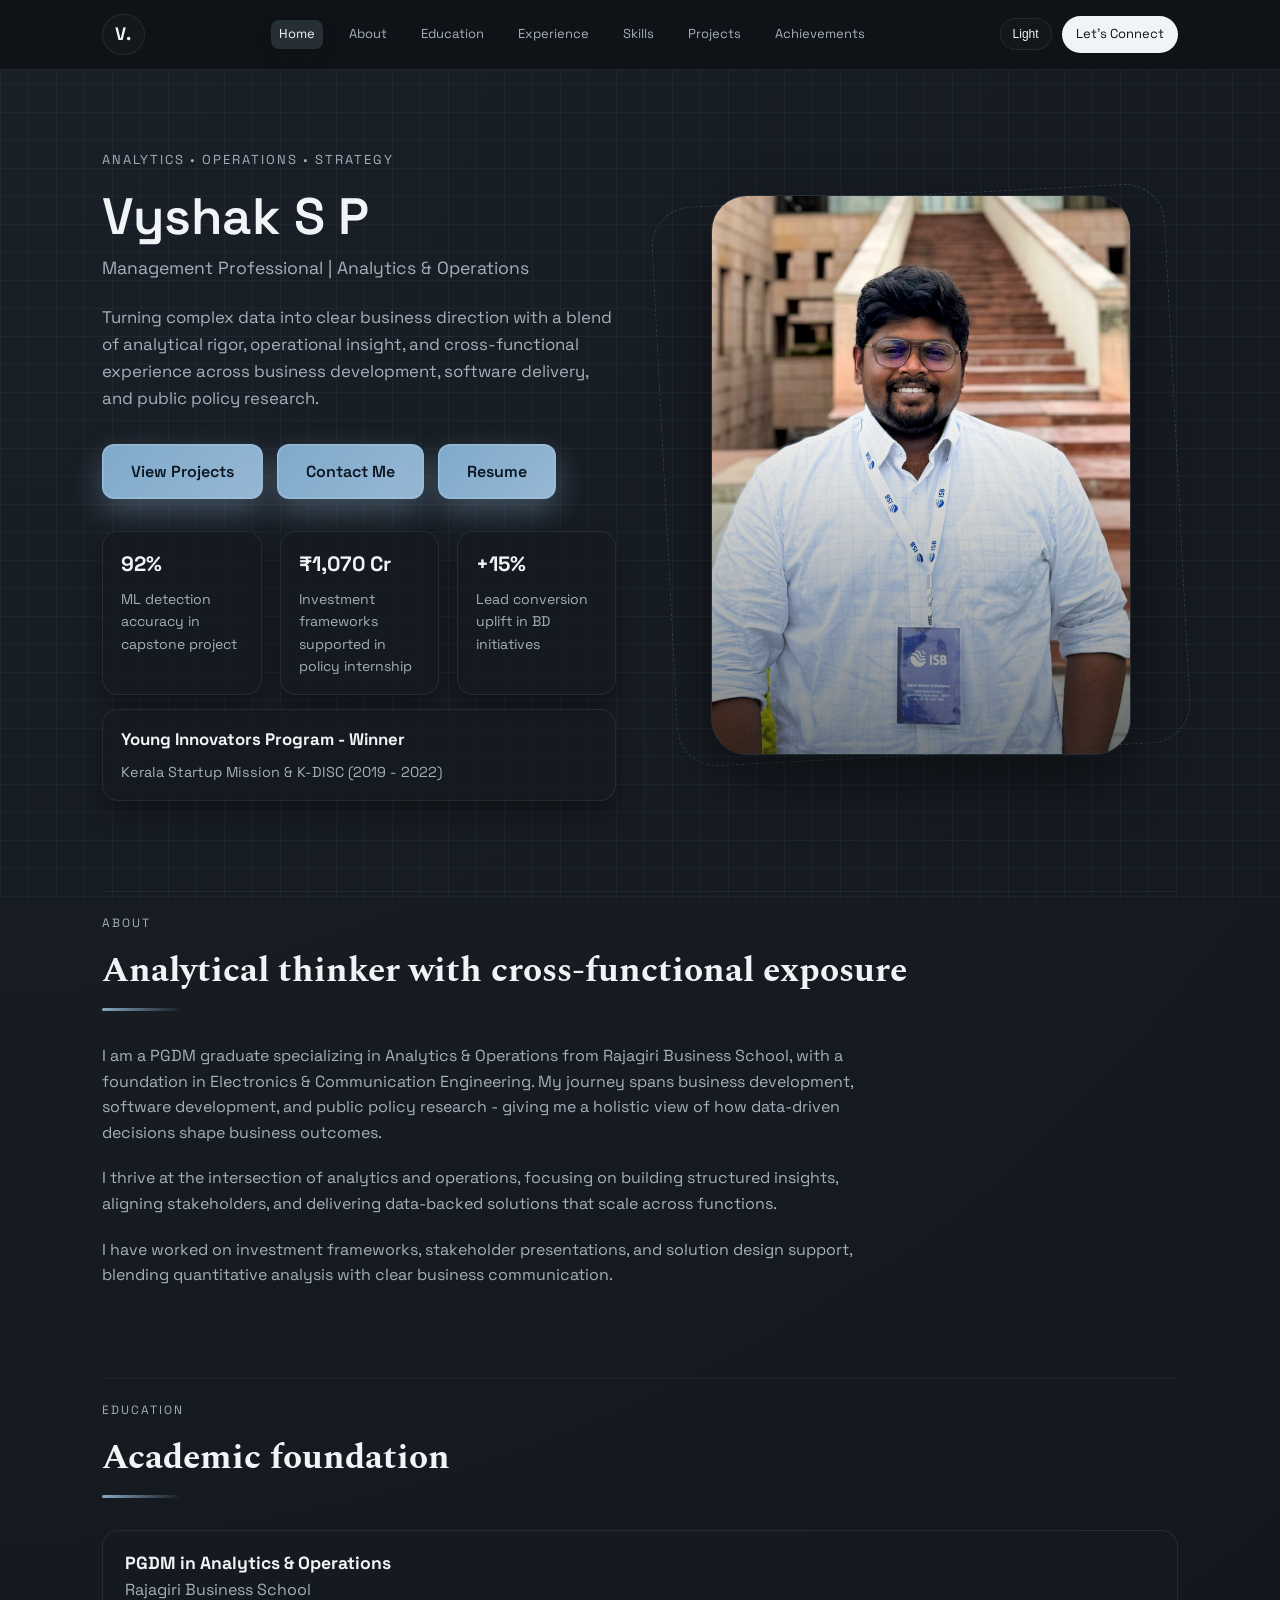
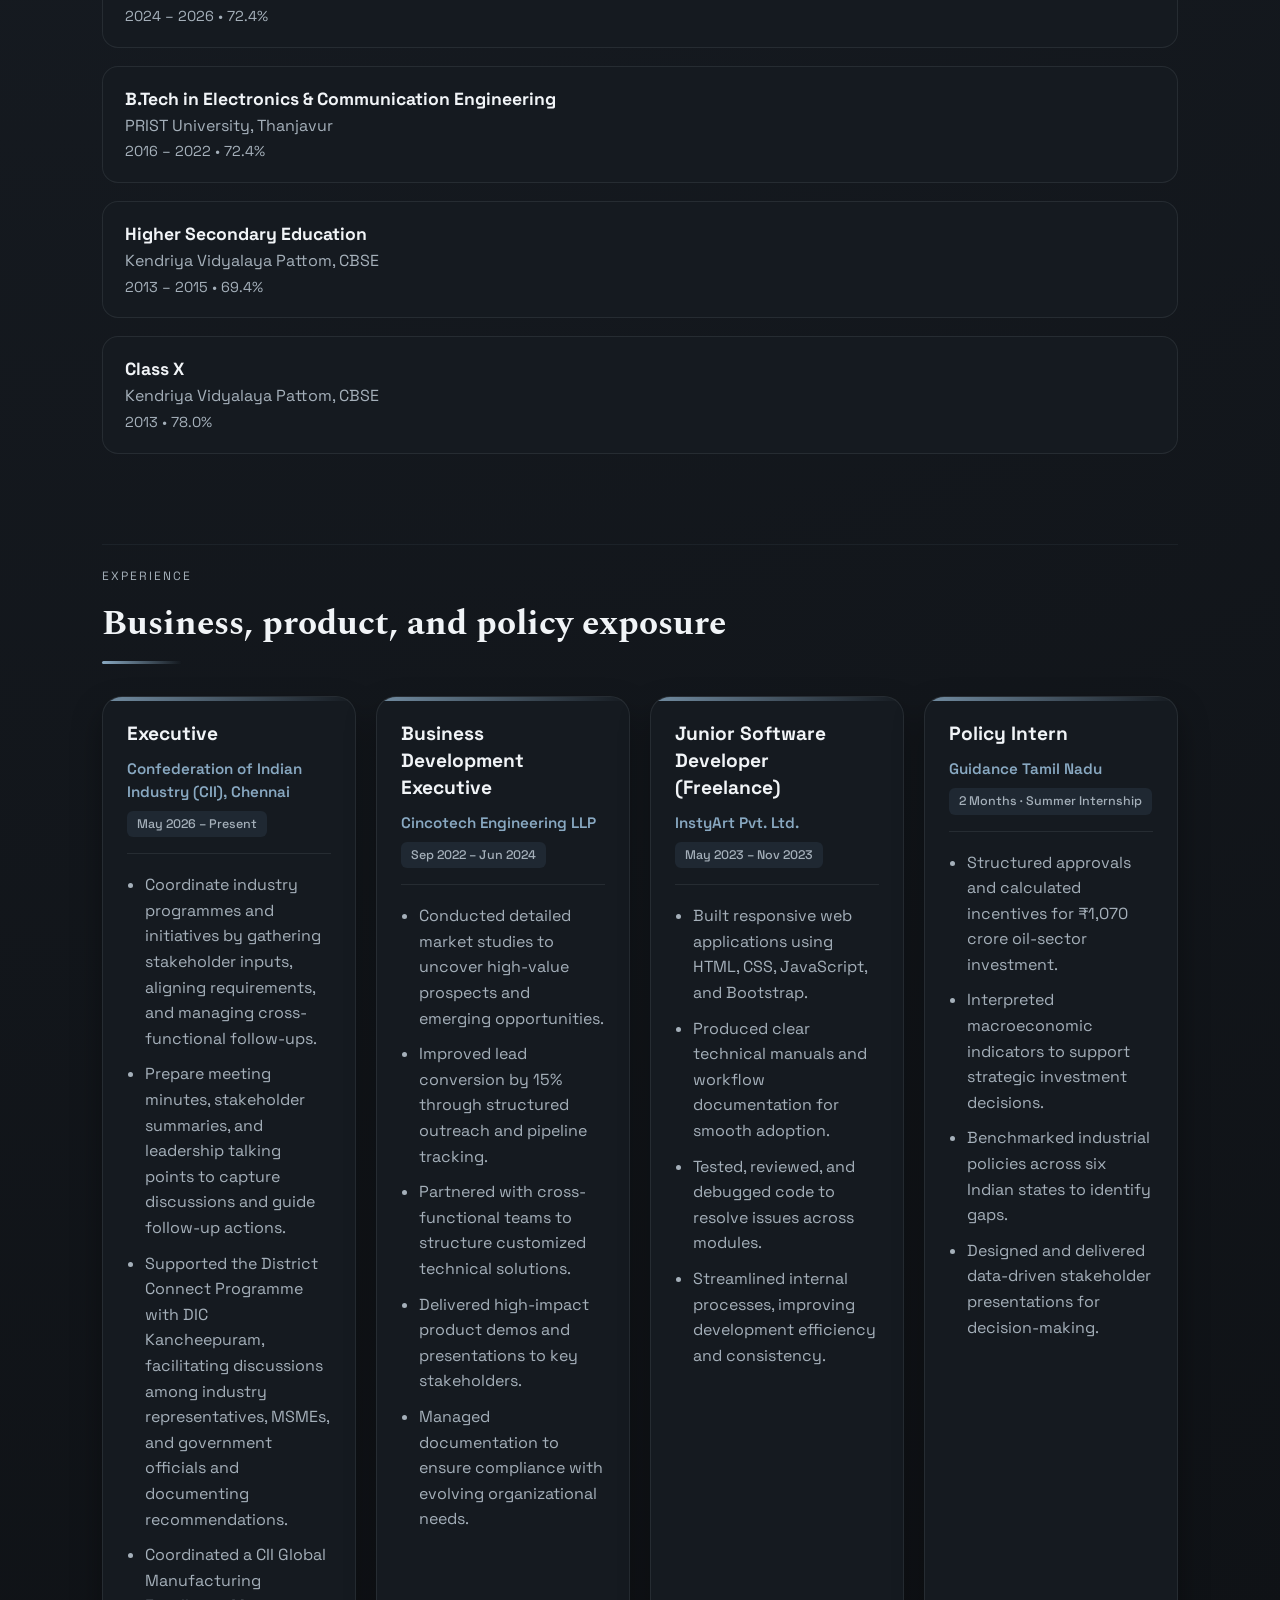
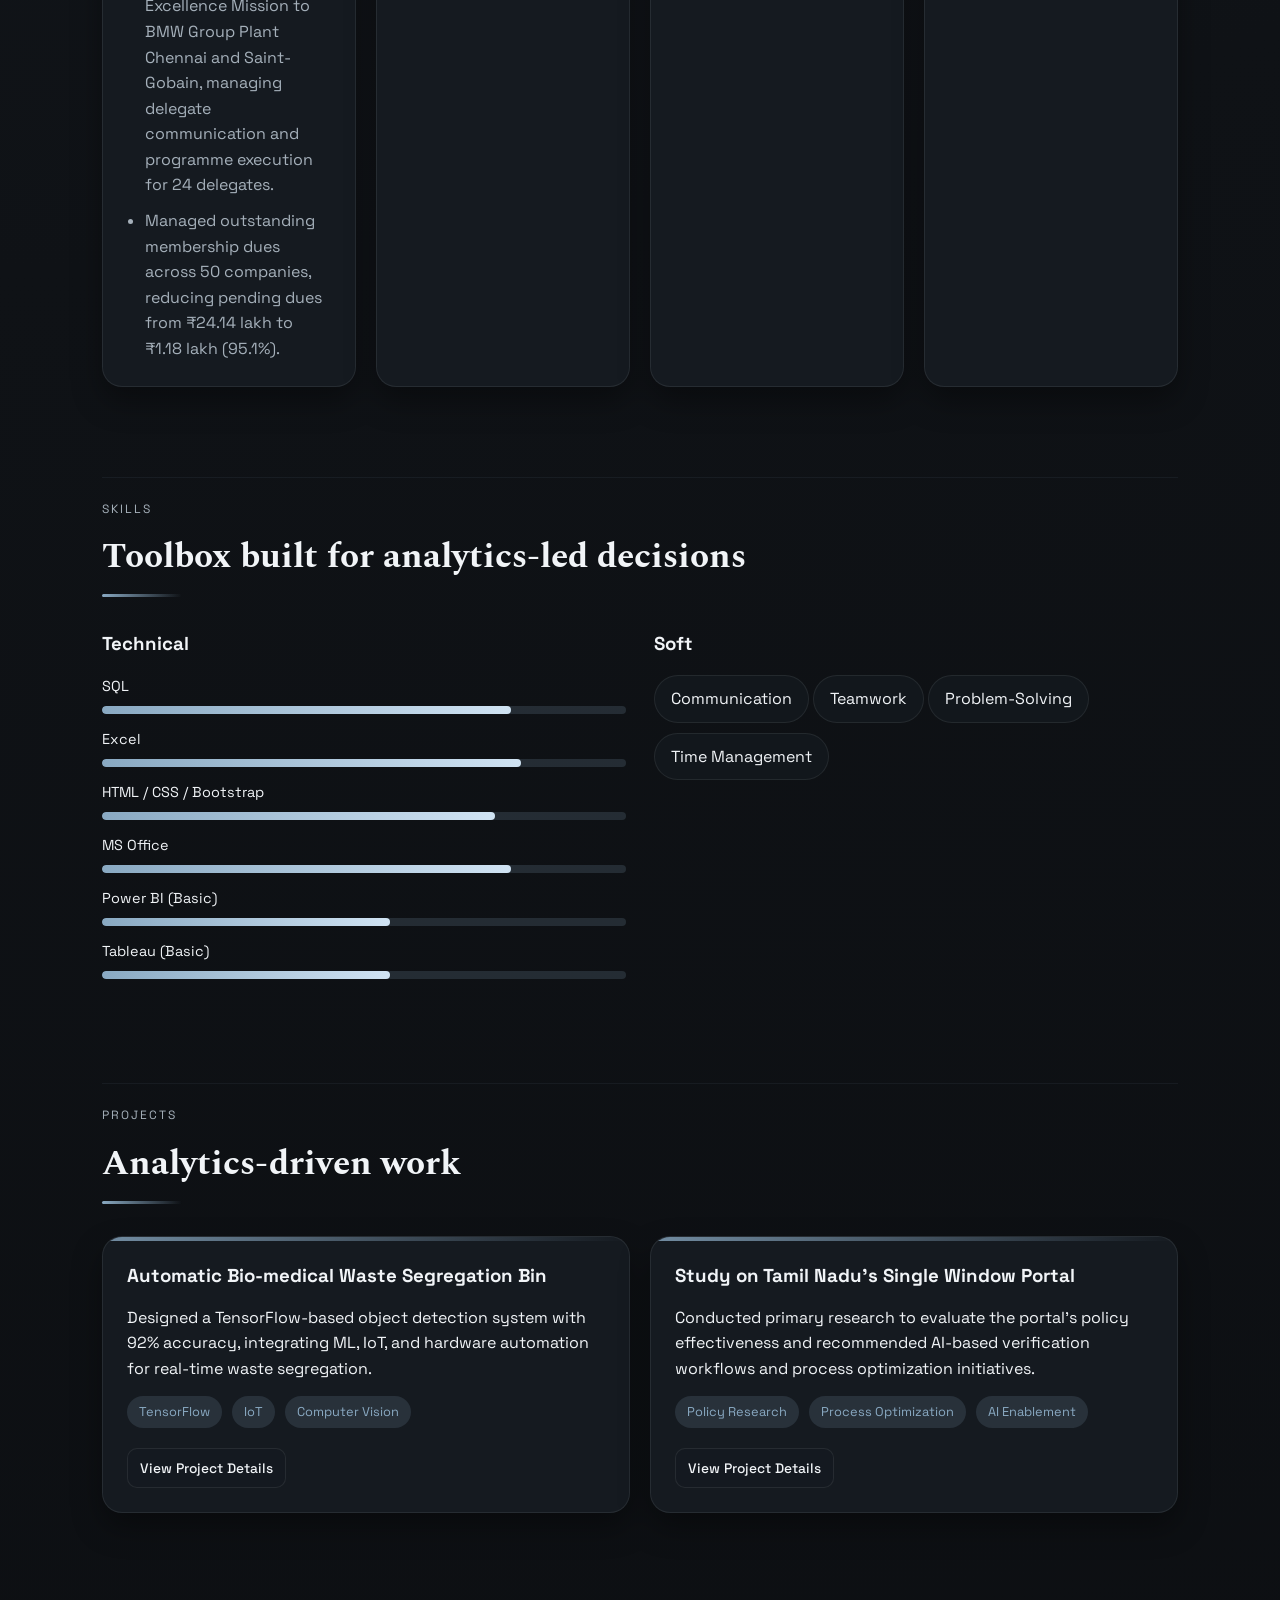
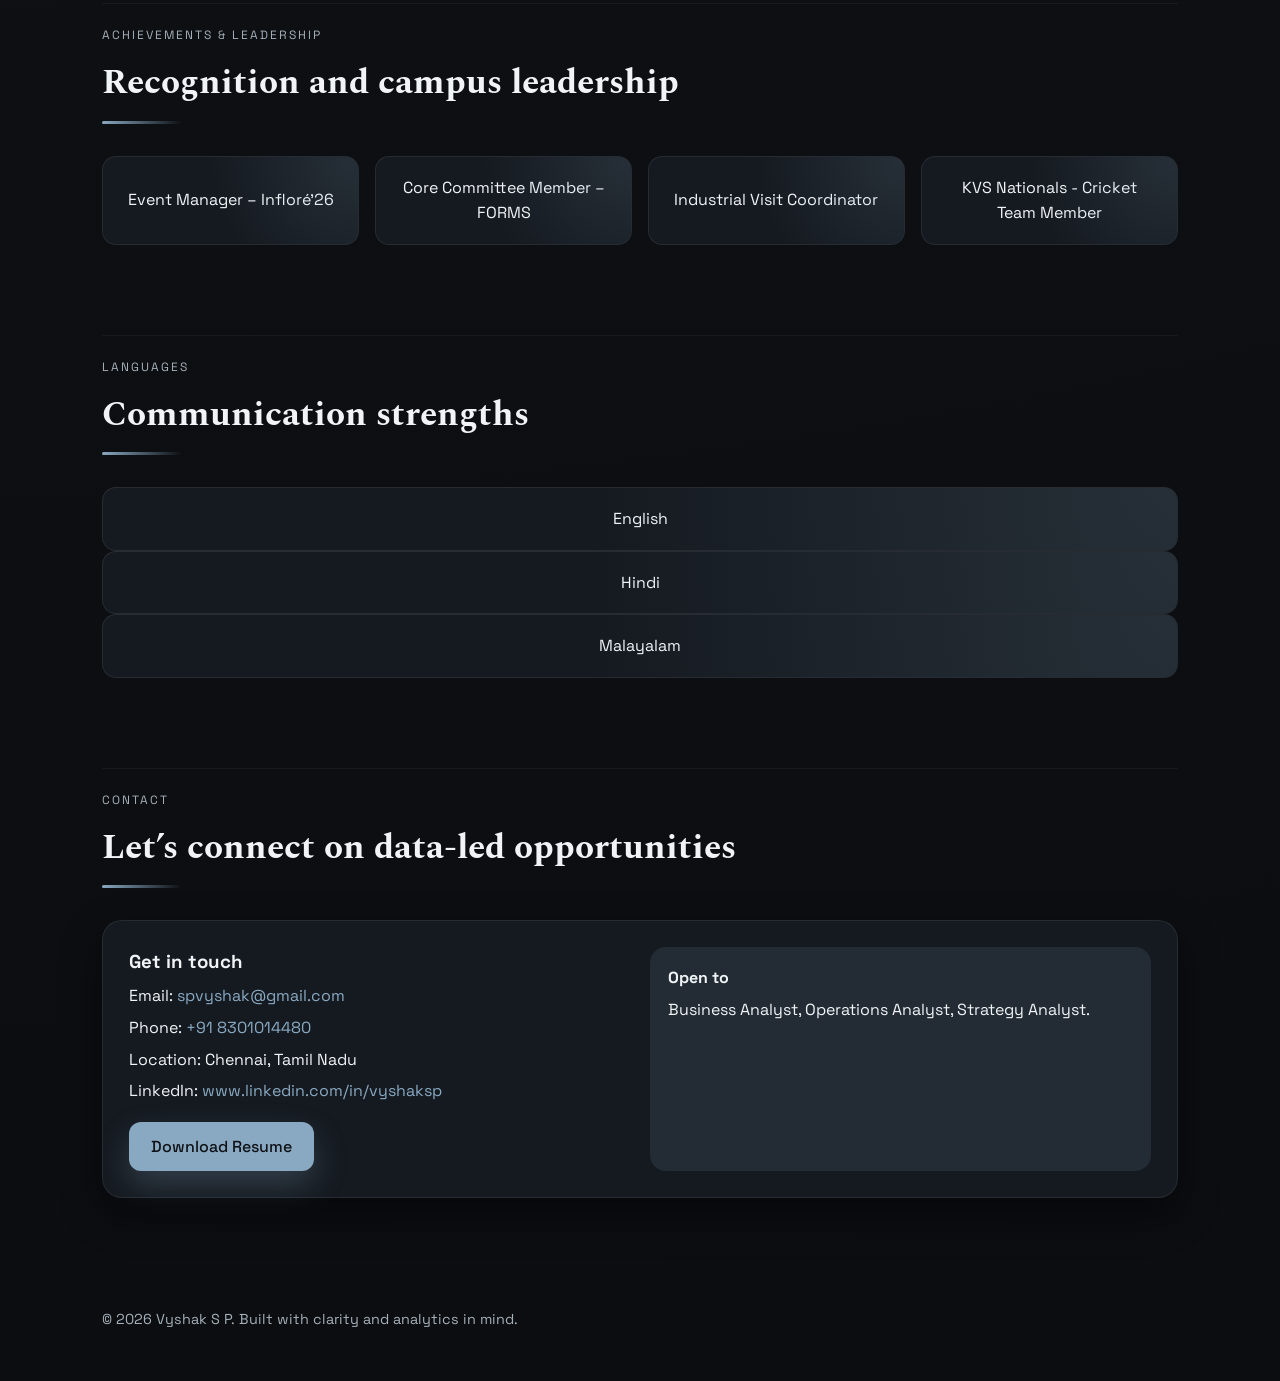
==== commit d7e0a28a: "Refactor experience section in index.html Updated the experience section layout and adjusted company" ====
--- a/index.html
+++ b/index.html
@@ -189,8 +189,7 @@
           <h2>Business, product, and policy exposure</h2>
         </div>
 
-        <div class="cards">
-
+        <div class="cards experience-grid">
           <!-- CII -->
           <article class="card experience-card">
             <div class="experience-header">
@@ -238,9 +237,7 @@
               <h3>Business Development Executive</h3>
 
               <div class="experience-meta">
-                <p class="experience-company">
-                  Cincotech Engineering LLP
-                </p>
+                <p class="experience-company">Cincotech Engineering LLP</p>
                 <span class="experience-period">Sep 2022 – Jun 2024</span>
               </div>
             </div>
@@ -332,7 +329,6 @@
               </li>
             </ul>
           </article>
-
         </div>
       </section>
 
--- a/index.css
+++ b/index.css
@@ -1,3 +1,4 @@
+
 :root {
   color-scheme: dark;
   --bg: #0f1216;
@@ -48,6 +49,8 @@
   max-width: 100%;
   height: auto;
 }
+
+/* HEADER AND NAVIGATION */
 
 .site-header {
   position: sticky;
@@ -162,9 +165,13 @@
   cursor: pointer;
 }
 
+/* MAIN CONTENT */
+
 main {
   padding: 40px 8vw 80px;
 }
+
+/* HERO SECTION */
 
 .hero {
   grid-template-columns: repeat(2, minmax(0, 1fr));
@@ -262,6 +269,8 @@
   box-shadow: 0 16px 34px rgba(137, 169, 194, 0.5), 0 0 20px rgba(137, 169, 194, 0.35);
 }
 
+/* HERO METRICS */
+
 .hero-metrics {
   display: grid;
   grid-template-columns: repeat(3, minmax(0, 1fr));
@@ -304,6 +313,8 @@
 .hero-recognition p {
   font-size: 0.9rem;
 }
+
+/* HERO IMAGE */
 
 .hero-visual {
   position: relative;
@@ -347,6 +358,8 @@
   transform: rotate(-3deg);
 }
 
+/* GENERAL SECTIONS */
+
 .section {
   margin-top: 90px;
   padding-top: 22px;
@@ -385,12 +398,16 @@
   background: linear-gradient(90deg, var(--accent), transparent);
 }
 
+/* ABOUT SECTION */
+
 .about-content {
   display: grid;
   gap: 20px;
   max-width: 760px;
   color: var(--muted);
 }
+
+/* EDUCATION SECTION */
 
 .timeline {
   display: grid;
@@ -416,6 +433,8 @@
   font-size: 0.9rem;
   color: var(--muted);
 }
+
+/* CARDS */
 
 .cards {
   display: grid;
@@ -467,6 +486,65 @@
   color: var(--muted);
 }
 
+/* EXPERIENCE CARD STYLING */
+
+.experience-card {
+  align-content: start;
+  gap: 18px;
+}
+
+.experience-header {
+  display: flex;
+  flex-direction: column;
+  gap: 10px;
+  padding-bottom: 16px;
+  border-bottom: 1px solid var(--line);
+}
+
+.experience-header h3 {
+  color: var(--ink);
+  font-size: 1.2rem;
+  font-weight: 700;
+  line-height: 1.4;
+  margin: 0;
+}
+
+.experience-meta {
+  display: flex;
+  flex-direction: column;
+  align-items: flex-start;
+  gap: 7px;
+}
+
+.experience-company {
+  color: var(--accent);
+  font-size: 0.95rem;
+  font-weight: 600;
+  line-height: 1.5;
+  margin: 0;
+}
+
+.experience-period {
+  display: inline-block;
+  padding: 4px 10px;
+  border-radius: 6px;
+  background: var(--accent-soft);
+  color: var(--muted);
+  font-size: 0.78rem;
+  font-weight: 500;
+  line-height: 1.5;
+}
+
+.experience-card ul {
+  display: grid;
+  gap: 10px;
+  padding-left: 18px;
+  color: var(--muted);
+  margin: 0;
+}
+
+/* SKILLS SECTION */
+
 .skills-grid {
   display: grid;
   grid-template-columns: repeat(auto-fit, minmax(260px, 1fr));
@@ -511,6 +589,8 @@
   display: inline-flex;
   align-items: center;
 }
+
+/* PROJECTS SECTION */
 
 .tags {
   display: flex;
@@ -545,6 +625,8 @@
   transform: translateY(-1px);
 }
 
+/* ACHIEVEMENTS SECTION */
+
 .achievements .achievement-grid {
   display: grid;
   grid-template-columns: repeat(auto-fit, minmax(220px, 1fr));
@@ -577,6 +659,8 @@
   box-shadow: 0 18px 36px rgba(0, 0, 0, 0.45);
 }
 
+/* CONTACT SECTION */
+
 .contact-card {
   display: grid;
   grid-template-columns: repeat(auto-fit, minmax(240px, 1fr));
@@ -610,11 +694,15 @@
   border-radius: 16px;
 }
 
+/* FOOTER */
+
 .site-footer {
   padding: 30px 8vw 50px;
   color: var(--muted);
   font-size: 0.9rem;
 }
+
+/* LIGHT THEME */
 
 body.light-theme {
   color-scheme: light;
@@ -732,6 +820,8 @@
   box-shadow: 0 12px 24px rgba(30, 48, 66, 0.12);
 }
 
+/* ANIMATIONS */
+
 @keyframes float {
   0%,
   100% {
@@ -815,6 +905,8 @@
 .animate-section:nth-of-type(10) {
   animation-delay: 0.95s;
 }
+
+/* REDUCED MOTION */
 
 @media (prefers-reduced-motion: reduce) {
   * {
@@ -824,6 +916,8 @@
   }
 }
 
+/* TABLET RESPONSIVENESS */
+
 @media (max-width: 960px) {
   .navbar {
     flex-wrap: wrap;
@@ -857,6 +951,8 @@
     margin-top: 20px;
   }
 }
+
+/* MOBILE RESPONSIVENESS */
 
 @media (max-width: 640px) {
   html {
@@ -986,7 +1082,23 @@
   .contact-card .download-btn {
     justify-content: center;
   }
-}
+
+  /* EXPERIENCE CARDS ON MOBILE */
+
+  .experience-header h3 {
+    font-size: 1.1rem;
+  }
+
+  .experience-company {
+    font-size: 0.9rem;
+  }
+
+  .experience-period {
+    font-size: 0.75rem;
+  }
+}
+
+/* SMALL MOBILE SCREENS */
 
 @media (max-width: 480px) {
   html {
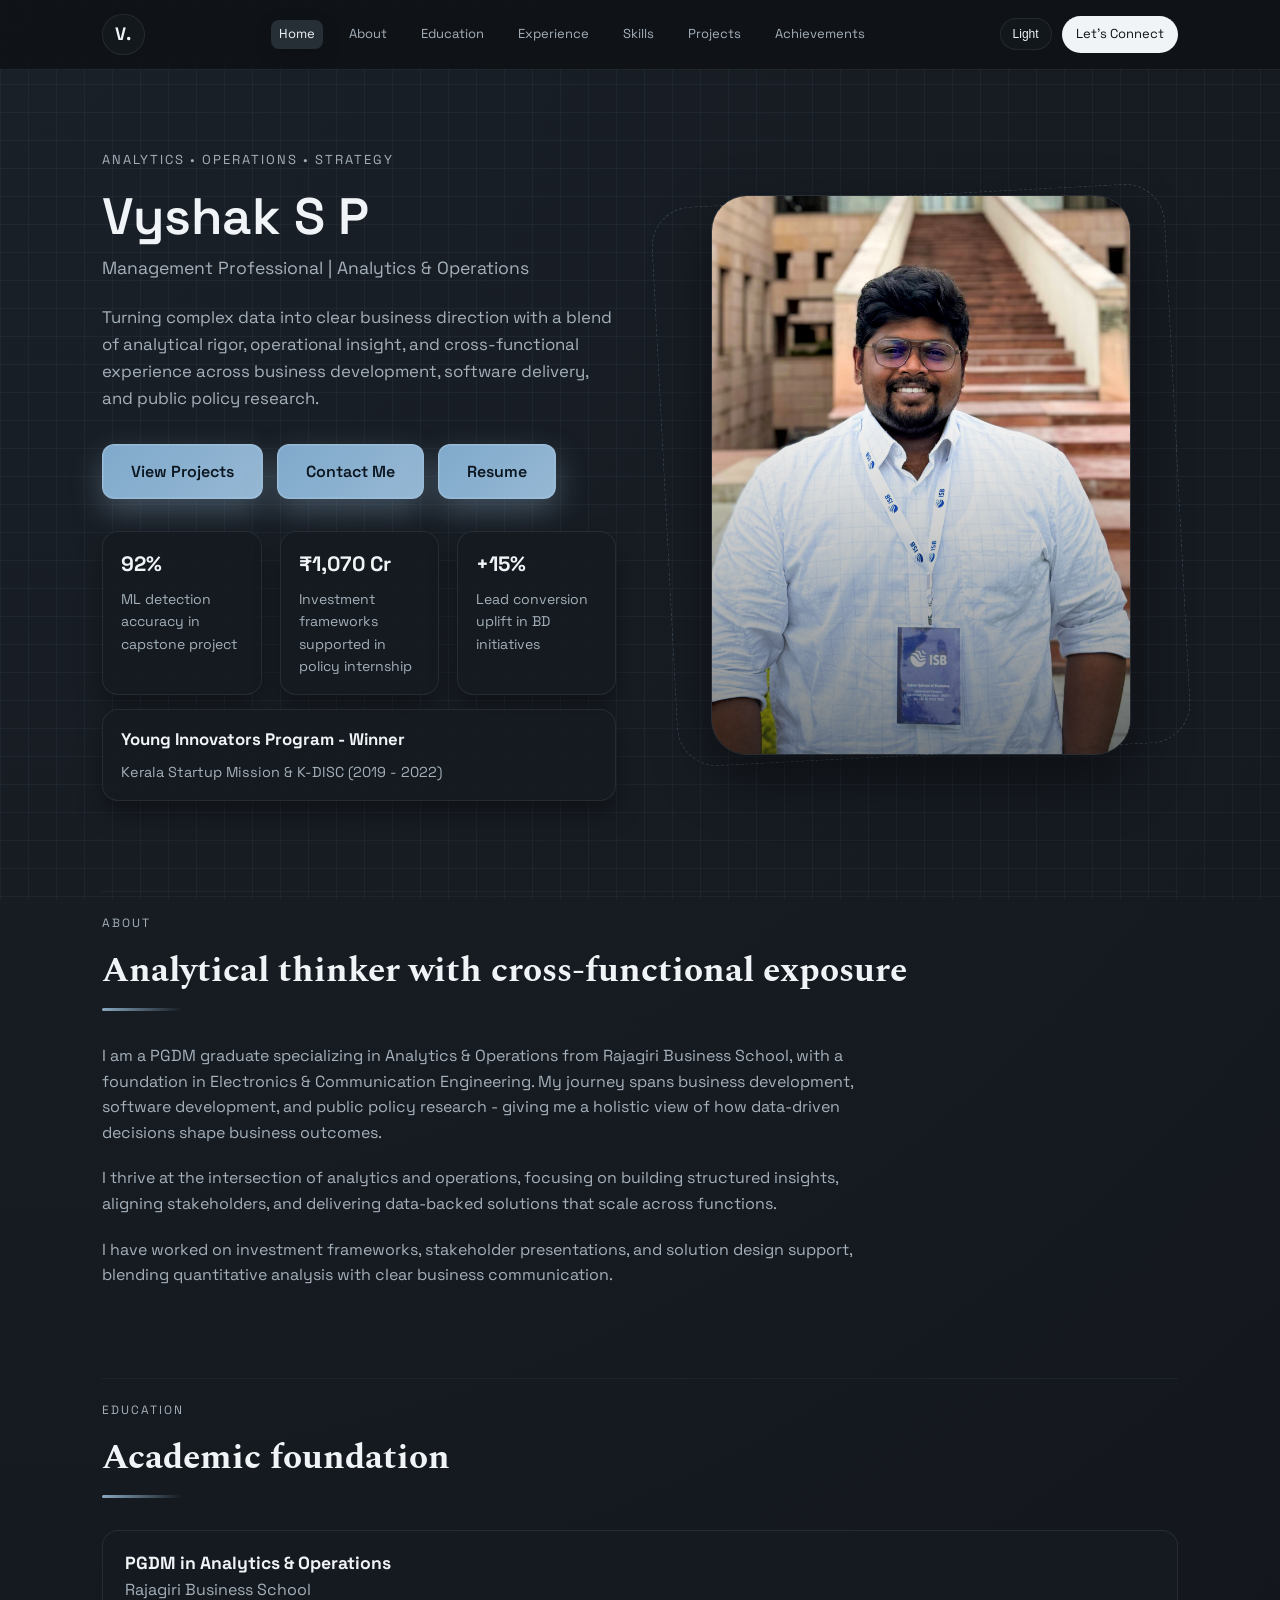
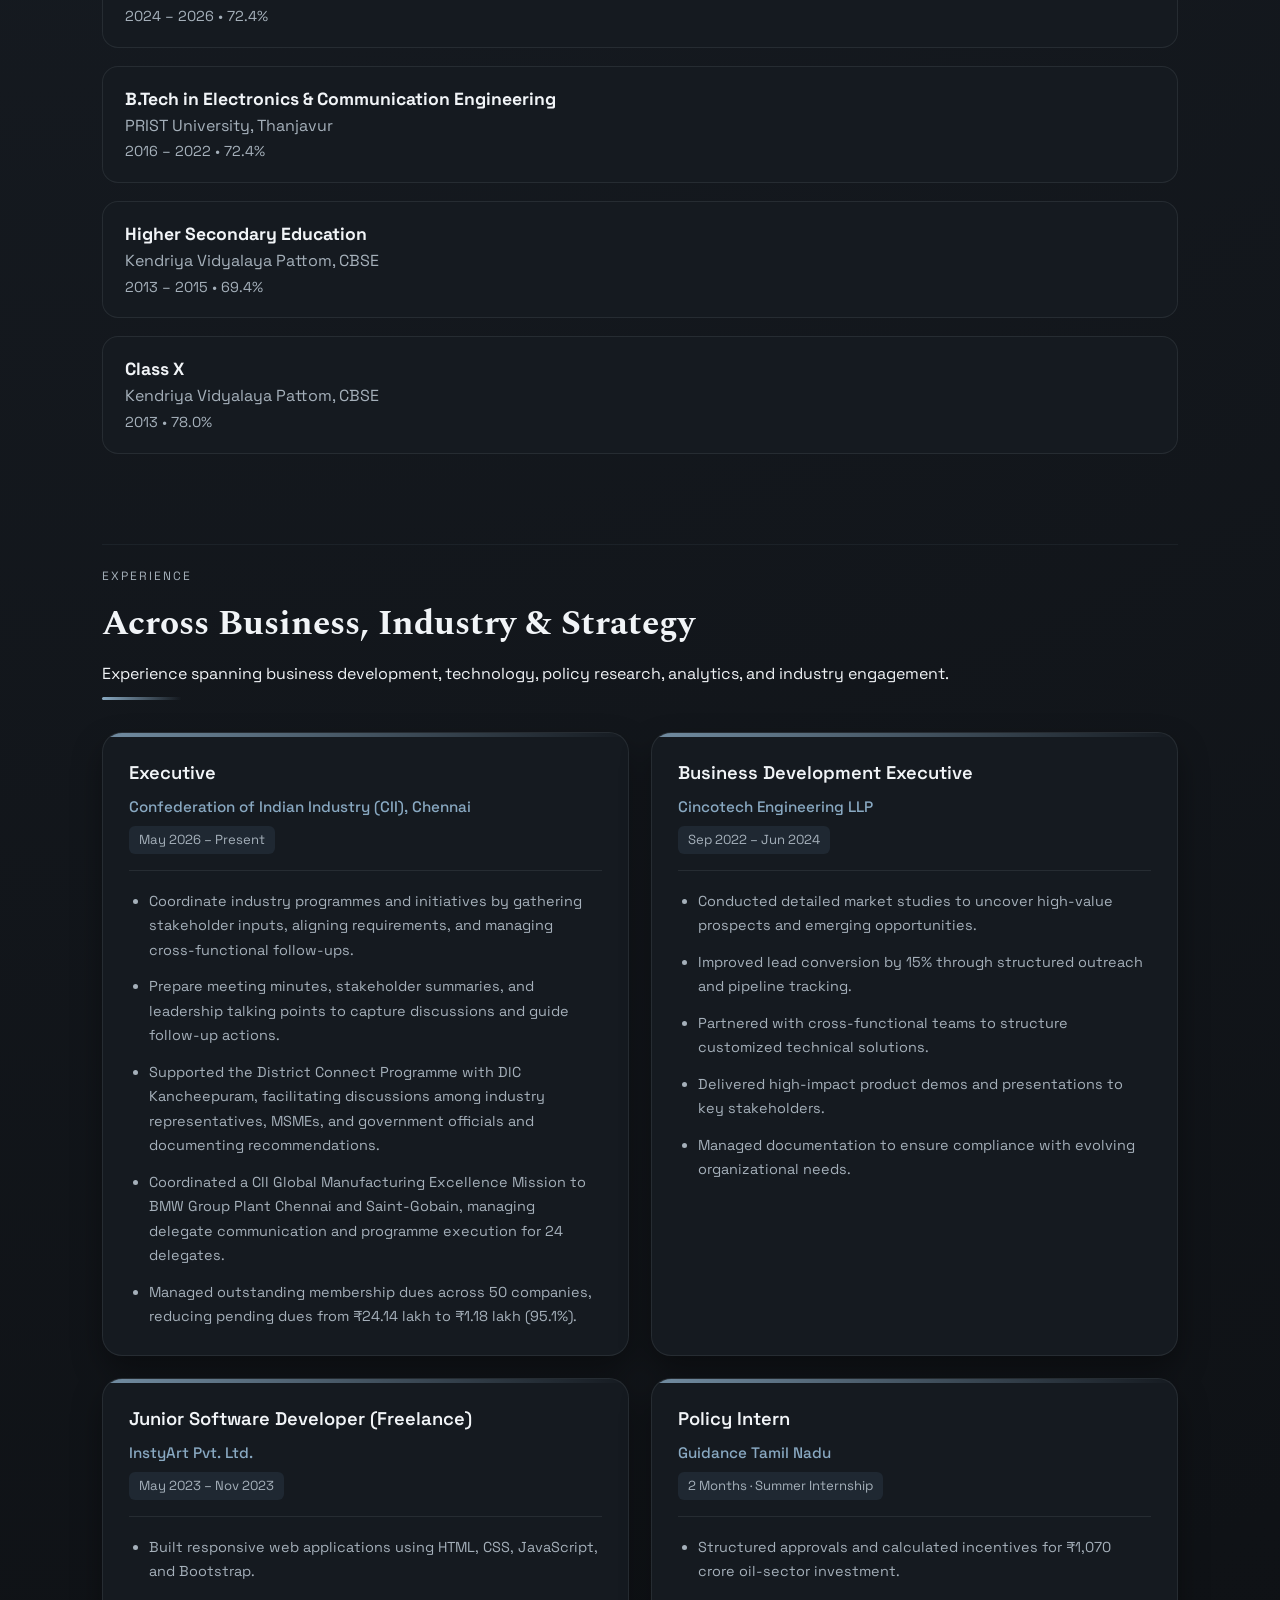
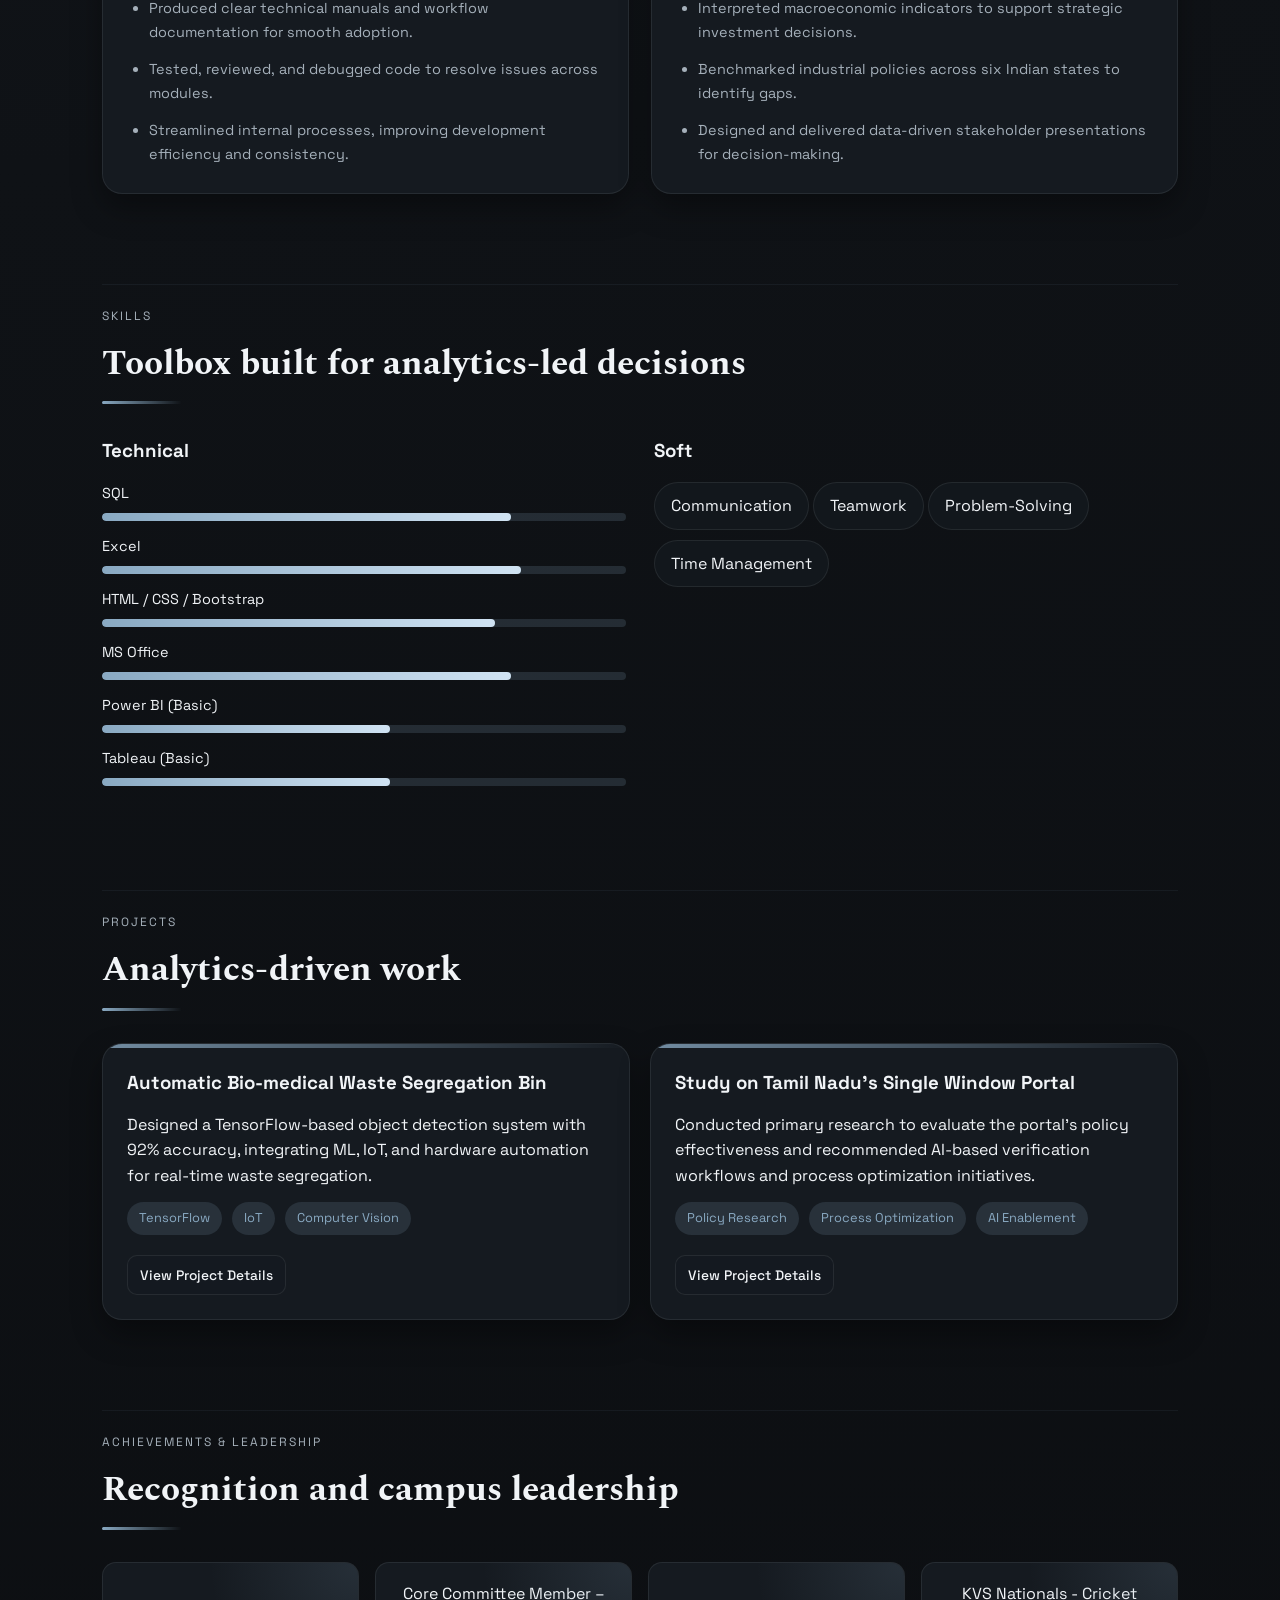
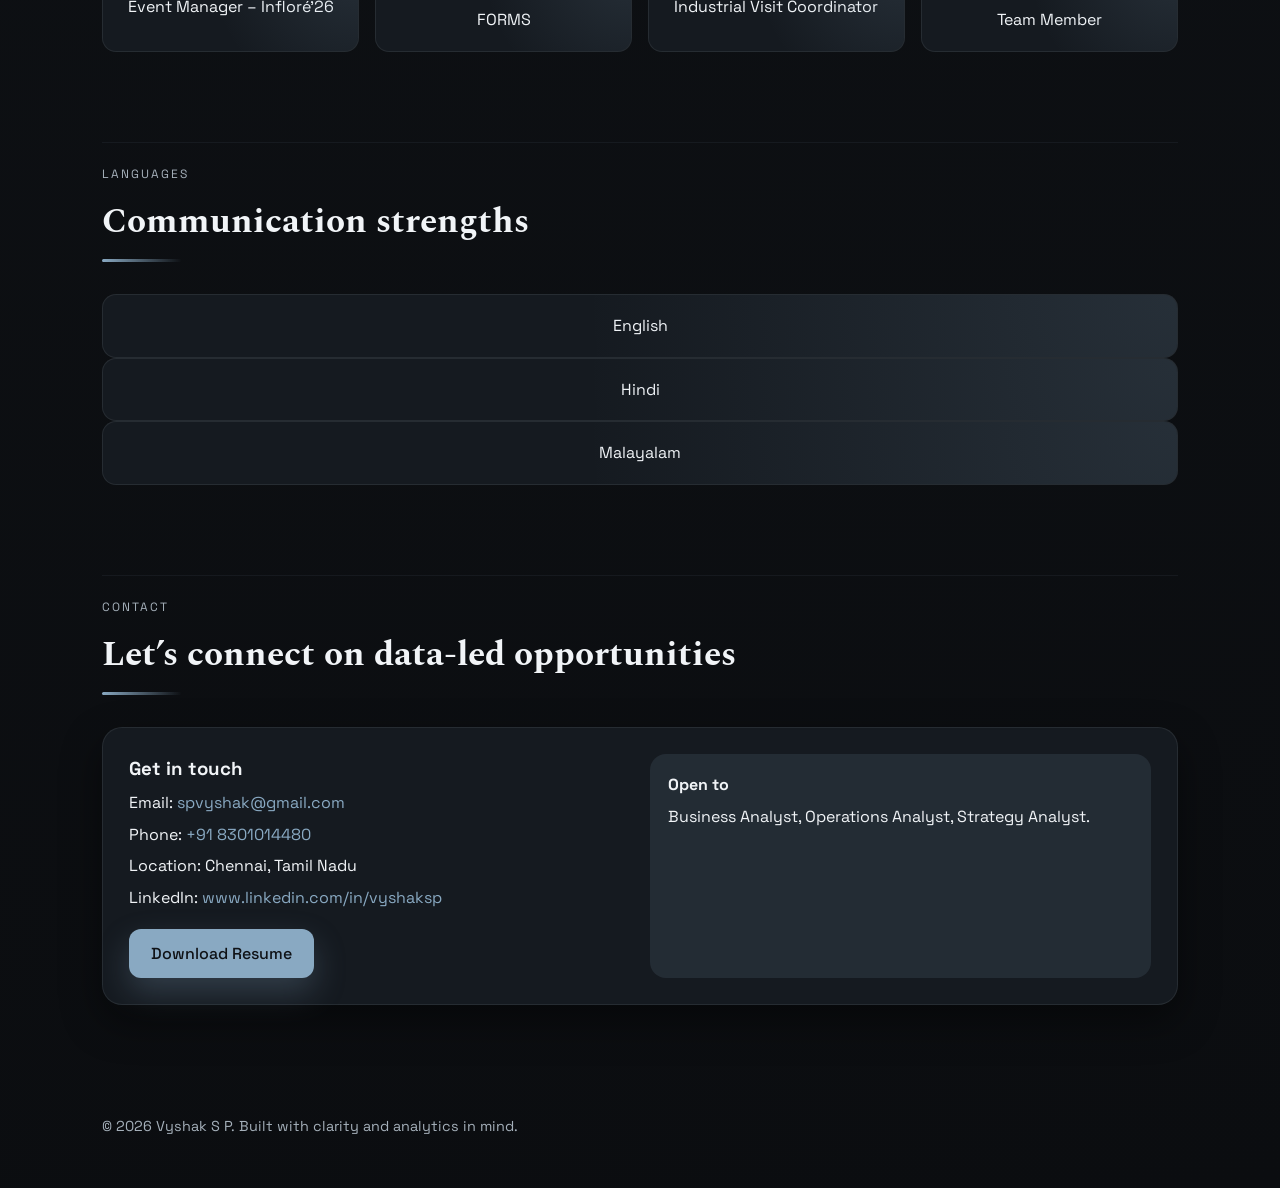
==== commit ced50afe: "Revise experience section header and content Updated the experience section title and added a descri" ====
--- a/index.html
+++ b/index.html
@@ -185,8 +185,12 @@
       <!-- EXPERIENCE SECTION -->
       <section id="experience" class="section animate-section">
         <div class="section-title">
-          <p>Experience</p>
-          <h2>Business, product, and policy exposure</h2>
+          <p>EXPERIENCE</p>
+          <h2>Across Business, Industry &amp; Strategy</h2>
+          <span>
+            Experience spanning business development, technology, policy research,
+            analytics, and industry engagement.
+          </span>
         </div>
 
         <div class="cards experience-grid">
--- a/index.css
+++ b/index.css
@@ -24,7 +24,12 @@
 
 body {
   font-family: "Space Grotesk", sans-serif;
-  background: radial-gradient(circle at top left, #1a2028 0%, #0f1216 55%, #0b0d10 100%);
+  background: radial-gradient(
+    circle at top left,
+    #1a2028 0%,
+    #0f1216 55%,
+    #0b0d10 100%
+  );
   color: var(--ink);
   line-height: 1.6;
 }
@@ -33,7 +38,8 @@
   content: "";
   position: fixed;
   inset: 0;
-  background-image: linear-gradient(rgba(137, 169, 194, 0.06) 1px, transparent 1px),
+  background-image:
+    linear-gradient(rgba(137, 169, 194, 0.06) 1px, transparent 1px),
     linear-gradient(90deg, rgba(137, 169, 194, 0.06) 1px, transparent 1px);
   background-size: 28px 28px;
   pointer-events: none;
@@ -117,7 +123,9 @@
 }
 
 .nav-cta.is-active {
-  box-shadow: 0 0 0 2px rgba(137, 169, 194, 0.45), 0 8px 20px rgba(0, 0, 0, 0.3);
+  box-shadow:
+    0 0 0 2px rgba(137, 169, 194, 0.45),
+    0 8px 20px rgba(0, 0, 0, 0.3);
 }
 
 .menu-toggle {
@@ -141,6 +149,7 @@
   height: 2px;
   border-radius: 99px;
   background: currentColor;
+  transition: transform 0.2s ease, opacity 0.2s ease;
 }
 
 .navbar.menu-open .menu-toggle .bar:nth-child(1) {
@@ -247,11 +256,15 @@
   border: 1px solid rgba(165, 198, 222, 0.6);
   color: #0b1620;
   padding: 14px 28px;
-  box-shadow: 0 12px 30px rgba(137, 169, 194, 0.35), 0 0 0 1px rgba(172, 205, 228, 0.2) inset;
+  box-shadow:
+    0 12px 30px rgba(137, 169, 194, 0.35),
+    0 0 0 1px rgba(172, 205, 228, 0.2) inset;
 }
 
 .resume-btn:hover {
-  box-shadow: 0 16px 34px rgba(137, 169, 194, 0.48), 0 0 20px rgba(137, 169, 194, 0.35);
+  box-shadow:
+    0 16px 34px rgba(137, 169, 194, 0.48),
+    0 0 20px rgba(137, 169, 194, 0.35);
 }
 
 .hero .cta-row .cta-btn {
@@ -261,12 +274,16 @@
   padding: 14px 28px;
   border-radius: 12px;
   font-weight: 600;
-  box-shadow: 0 12px 30px rgba(137, 169, 194, 0.36), 0 0 0 1px rgba(172, 205, 228, 0.22) inset;
+  box-shadow:
+    0 12px 30px rgba(137, 169, 194, 0.36),
+    0 0 0 1px rgba(172, 205, 228, 0.22) inset;
 }
 
 .hero .cta-row .cta-btn:hover {
   transform: translateY(-2px);
-  box-shadow: 0 16px 34px rgba(137, 169, 194, 0.5), 0 0 20px rgba(137, 169, 194, 0.35);
+  box-shadow:
+    0 16px 34px rgba(137, 169, 194, 0.5),
+    0 0 20px rgba(137, 169, 194, 0.35);
 }
 
 /* HERO METRICS */
@@ -338,7 +355,11 @@
   content: "";
   position: absolute;
   inset: 0;
-  background: linear-gradient(180deg, rgba(15, 18, 22, 0) 35%, rgba(15, 18, 22, 0.55) 100%);
+  background: linear-gradient(
+    180deg,
+    rgba(15, 18, 22, 0) 35%,
+    rgba(15, 18, 22, 0.55) 100%
+  );
   pointer-events: none;
 }
 
@@ -434,7 +455,7 @@
   color: var(--muted);
 }
 
-/* CARDS */
+/* GENERAL CARDS */
 
 .cards {
   display: grid;
@@ -466,7 +487,11 @@
   left: 0;
   width: 100%;
   height: 4px;
-  background: linear-gradient(90deg, rgba(137, 169, 194, 0.8), transparent);
+  background: linear-gradient(
+    90deg,
+    rgba(137, 169, 194, 0.8),
+    transparent
+  );
 }
 
 .card:hover {
@@ -486,26 +511,39 @@
   color: var(--muted);
 }
 
-/* EXPERIENCE CARD STYLING */
-
-.experience-card {
-  align-content: start;
+/* EXPERIENCE SECTION */
+
+#experience .experience-grid {
+  grid-template-columns: repeat(2, minmax(0, 1fr));
+  align-items: stretch;
+  gap: 22px;
+}
+
+#experience .experience-card {
+  display: flex;
+  flex-direction: column;
+  align-items: stretch;
   gap: 18px;
+  height: 100%;
+  min-width: 0;
+  padding: 26px;
 }
 
 .experience-header {
   display: flex;
   flex-direction: column;
+  align-items: flex-start;
   gap: 10px;
   padding-bottom: 16px;
   border-bottom: 1px solid var(--line);
 }
 
 .experience-header h3 {
+  font-family: "Space Grotesk", sans-serif;
+  font-size: 1.15rem;
+  font-weight: 600;
+  line-height: 1.5;
   color: var(--ink);
-  font-size: 1.2rem;
-  font-weight: 700;
-  line-height: 1.4;
   margin: 0;
 }
 
@@ -517,30 +555,41 @@
 }
 
 .experience-company {
+  font-family: "Space Grotesk", sans-serif;
+  font-size: 0.95rem;
+  font-weight: 500;
+  line-height: 1.5;
   color: var(--accent);
-  font-size: 0.95rem;
-  font-weight: 600;
-  line-height: 1.5;
   margin: 0;
 }
 
 .experience-period {
   display: inline-block;
+  font-family: "Space Grotesk", sans-serif;
+  font-size: 0.82rem;
+  font-weight: 400;
+  line-height: 1.5;
+  color: var(--muted);
+  background: var(--accent-soft);
   padding: 4px 10px;
   border-radius: 6px;
-  background: var(--accent-soft);
-  color: var(--muted);
-  font-size: 0.78rem;
-  font-weight: 500;
-  line-height: 1.5;
-}
-
-.experience-card ul {
-  display: grid;
-  gap: 10px;
-  padding-left: 18px;
-  color: var(--muted);
+}
+
+#experience .experience-card ul {
+  display: flex;
+  flex-direction: column;
+  gap: 12px;
+  padding-left: 20px;
   margin: 0;
+  color: var(--muted);
+}
+
+#experience .experience-card ul li {
+  font-family: "Space Grotesk", sans-serif;
+  font-size: 0.9rem;
+  font-weight: 400;
+  line-height: 1.7;
+  color: var(--muted);
 }
 
 /* SKILLS SECTION */
@@ -650,7 +699,11 @@
   content: "";
   position: absolute;
   inset: 0;
-  background: radial-gradient(circle at top right, rgba(137, 169, 194, 0.15), transparent 55%);
+  background: radial-gradient(
+    circle at top right,
+    rgba(137, 169, 194, 0.15),
+    transparent 55%
+  );
   pointer-events: none;
 }
 
@@ -714,11 +767,17 @@
   --accent-soft: #d7e5f2;
   --line: rgba(28, 39, 51, 0.12);
   --shadow: 0 18px 44px rgba(18, 30, 42, 0.14);
-  background: radial-gradient(circle at top left, #d6e5f3 0%, #eef3fa 60%, #f7faff 100%);
+  background: radial-gradient(
+    circle at top left,
+    #d6e5f3 0%,
+    #eef3fa 60%,
+    #f7faff 100%
+  );
 }
 
 body.light-theme::before {
-  background-image: linear-gradient(rgba(28, 39, 51, 0.045) 1px, transparent 1px),
+  background-image:
+    linear-gradient(rgba(28, 39, 51, 0.045) 1px, transparent 1px),
     linear-gradient(90deg, rgba(28, 39, 51, 0.045) 1px, transparent 1px);
 }
 
@@ -741,7 +800,9 @@
 }
 
 body.light-theme .nav-cta.is-active {
-  box-shadow: 0 0 0 2px rgba(31, 79, 120, 0.35), 0 8px 20px rgba(31, 79, 120, 0.2);
+  box-shadow:
+    0 0 0 2px rgba(31, 79, 120, 0.35),
+    0 8px 20px rgba(31, 79, 120, 0.2);
 }
 
 body.light-theme .theme-toggle {
@@ -772,22 +833,30 @@
   background: linear-gradient(135deg, #4f81ab, #6495bf);
   border-color: rgba(53, 101, 141, 0.35);
   color: #ffffff;
-  box-shadow: 0 14px 30px rgba(39, 84, 122, 0.3), 0 0 0 1px rgba(255, 255, 255, 0.2) inset;
+  box-shadow:
+    0 14px 30px rgba(39, 84, 122, 0.3),
+    0 0 0 1px rgba(255, 255, 255, 0.2) inset;
 }
 
 body.light-theme .resume-btn:hover {
-  box-shadow: 0 16px 36px rgba(39, 84, 122, 0.4), 0 0 18px rgba(89, 136, 175, 0.28);
+  box-shadow:
+    0 16px 36px rgba(39, 84, 122, 0.4),
+    0 0 18px rgba(89, 136, 175, 0.28);
 }
 
 body.light-theme .hero .cta-row .cta-btn {
   background: linear-gradient(135deg, #4f81ab, #6495bf);
   border-color: rgba(53, 101, 141, 0.35);
   color: #ffffff;
-  box-shadow: 0 14px 30px rgba(39, 84, 122, 0.3), 0 0 0 1px rgba(255, 255, 255, 0.2) inset;
+  box-shadow:
+    0 14px 30px rgba(39, 84, 122, 0.3),
+    0 0 0 1px rgba(255, 255, 255, 0.2) inset;
 }
 
 body.light-theme .hero .cta-row .cta-btn:hover {
-  box-shadow: 0 16px 36px rgba(39, 84, 122, 0.4), 0 0 18px rgba(89, 136, 175, 0.28);
+  box-shadow:
+    0 16px 36px rgba(39, 84, 122, 0.4),
+    0 0 18px rgba(89, 136, 175, 0.28);
 }
 
 body.light-theme .skill-chip {
@@ -807,7 +876,11 @@
 }
 
 body.light-theme .hero-photo::after {
-  background: linear-gradient(180deg, rgba(238, 243, 250, 0) 35%, rgba(238, 243, 250, 0.45) 100%);
+  background: linear-gradient(
+    180deg,
+    rgba(238, 243, 250, 0) 35%,
+    rgba(238, 243, 250, 0.45) 100%
+  );
 }
 
 body.light-theme .navbar.menu-open .nav-links {
@@ -827,6 +900,7 @@
   100% {
     transform: translateY(0);
   }
+
   50% {
     transform: translateY(-10px);
   }
@@ -837,6 +911,7 @@
     opacity: 0;
     transform: translateY(24px);
   }
+
   100% {
     opacity: 1;
     transform: translateY(0);
@@ -848,6 +923,7 @@
     opacity: 0;
     transform: translateX(28px);
   }
+
   100% {
     opacity: 1;
     transform: translateX(0);
@@ -1071,6 +1147,10 @@
     grid-template-columns: 1fr;
   }
 
+  #experience .experience-grid {
+    grid-template-columns: 1fr;
+  }
+
   .achievement-grid {
     grid-template-columns: 1fr;
   }
@@ -1081,20 +1161,6 @@
 
   .contact-card .download-btn {
     justify-content: center;
-  }
-
-  /* EXPERIENCE CARDS ON MOBILE */
-
-  .experience-header h3 {
-    font-size: 1.1rem;
-  }
-
-  .experience-company {
-    font-size: 0.9rem;
-  }
-
-  .experience-period {
-    font-size: 0.75rem;
   }
 }
 
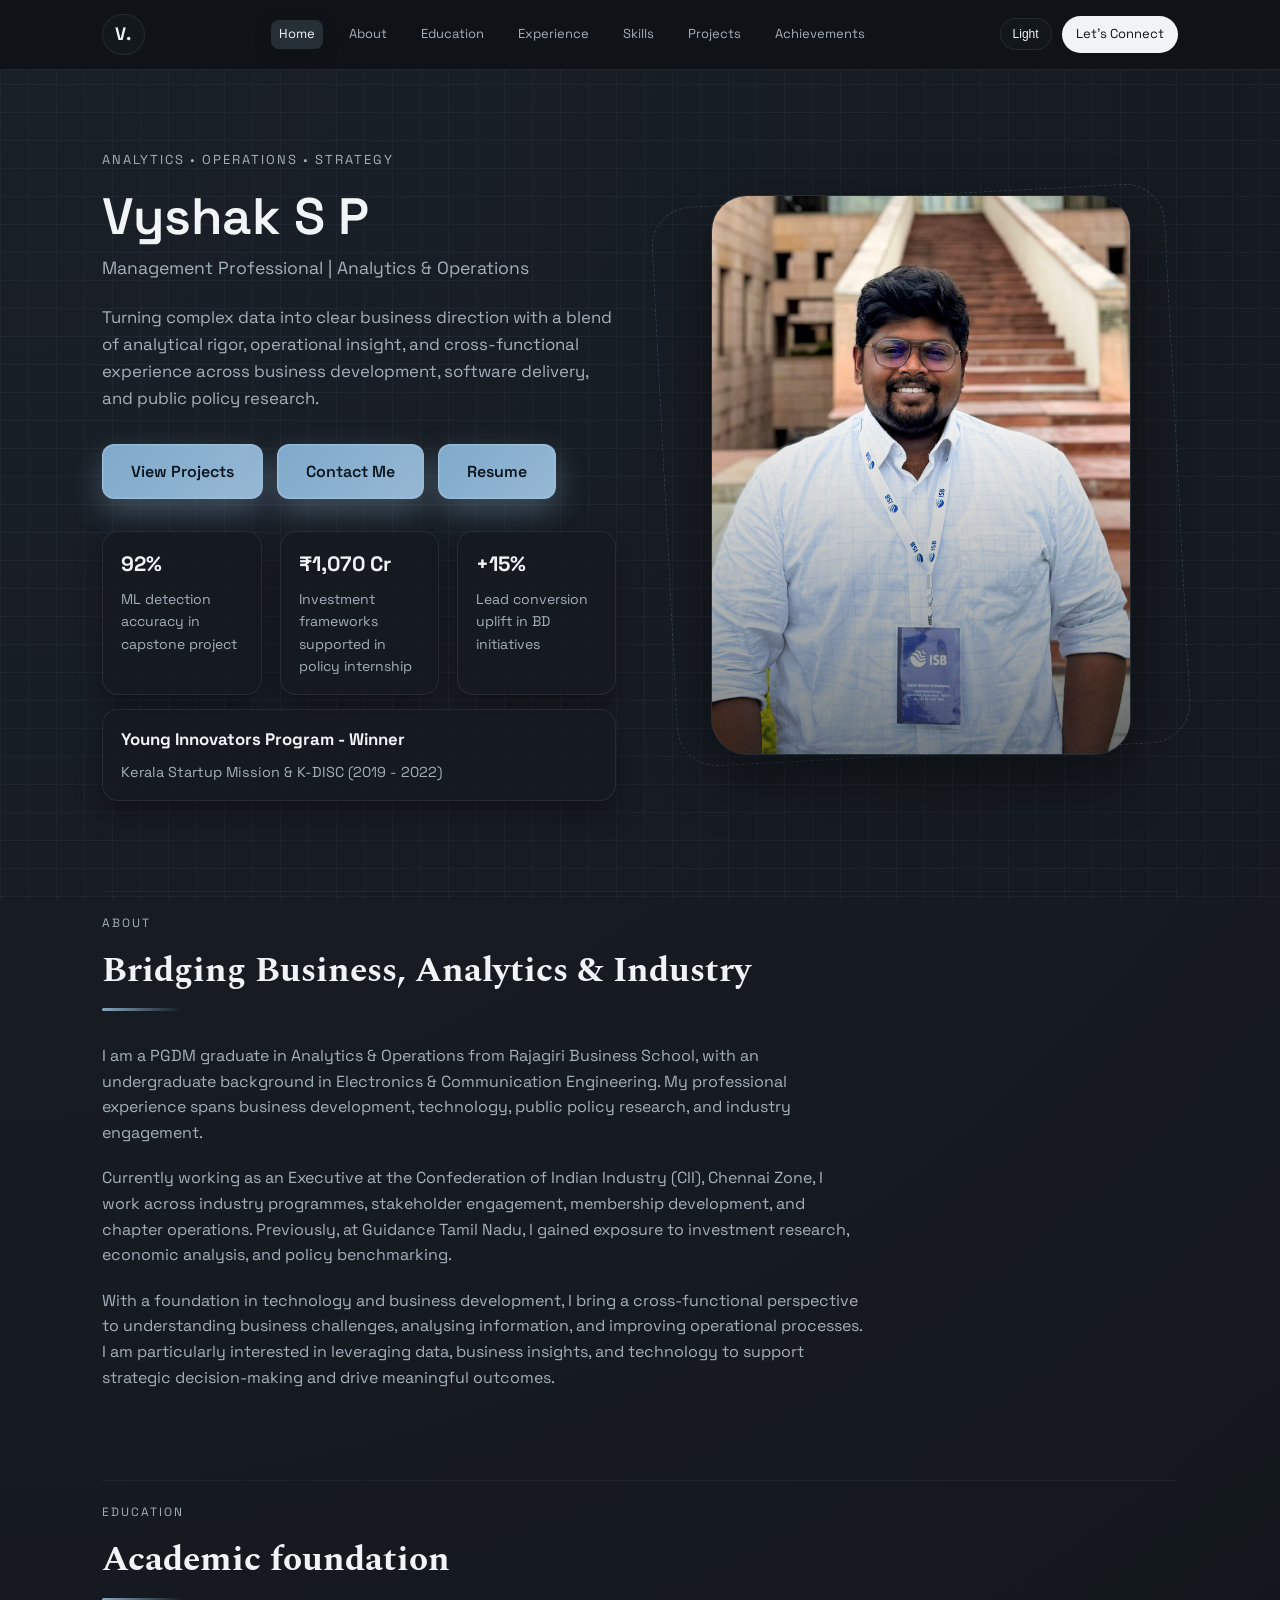
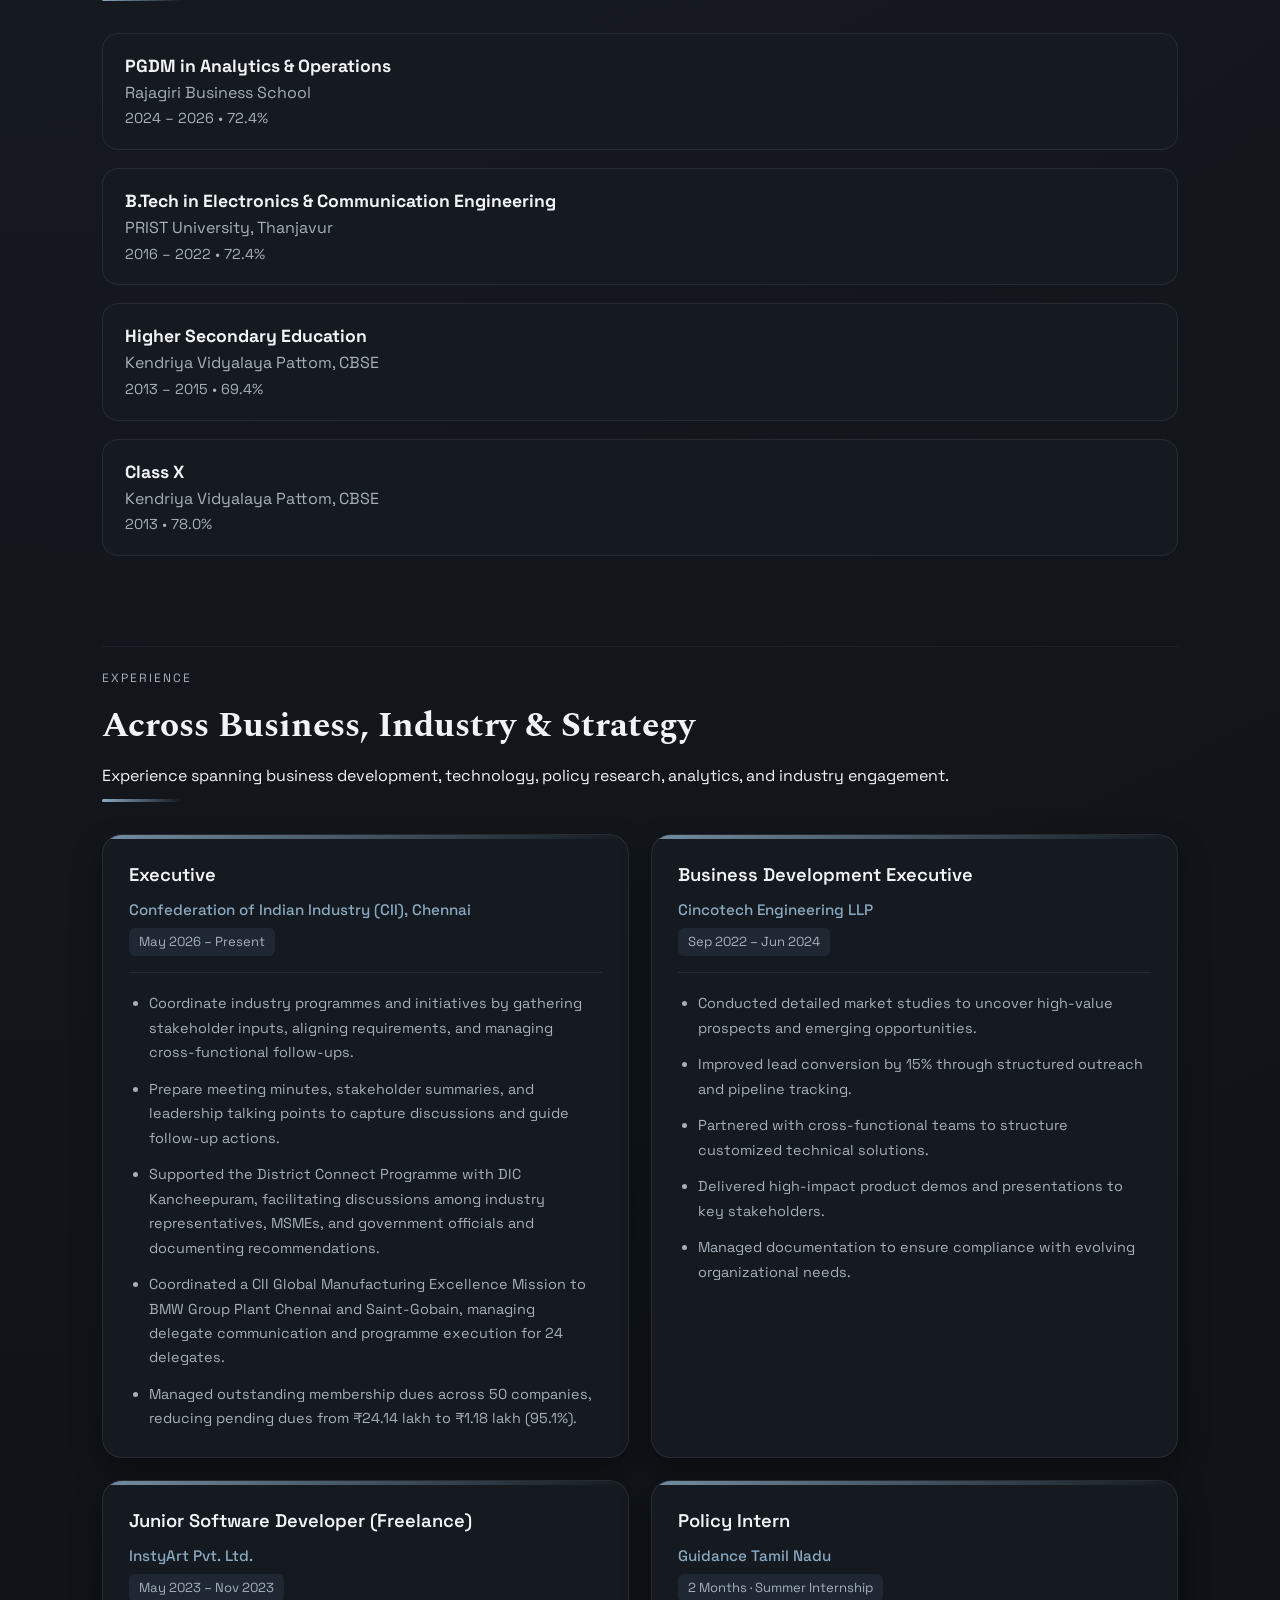
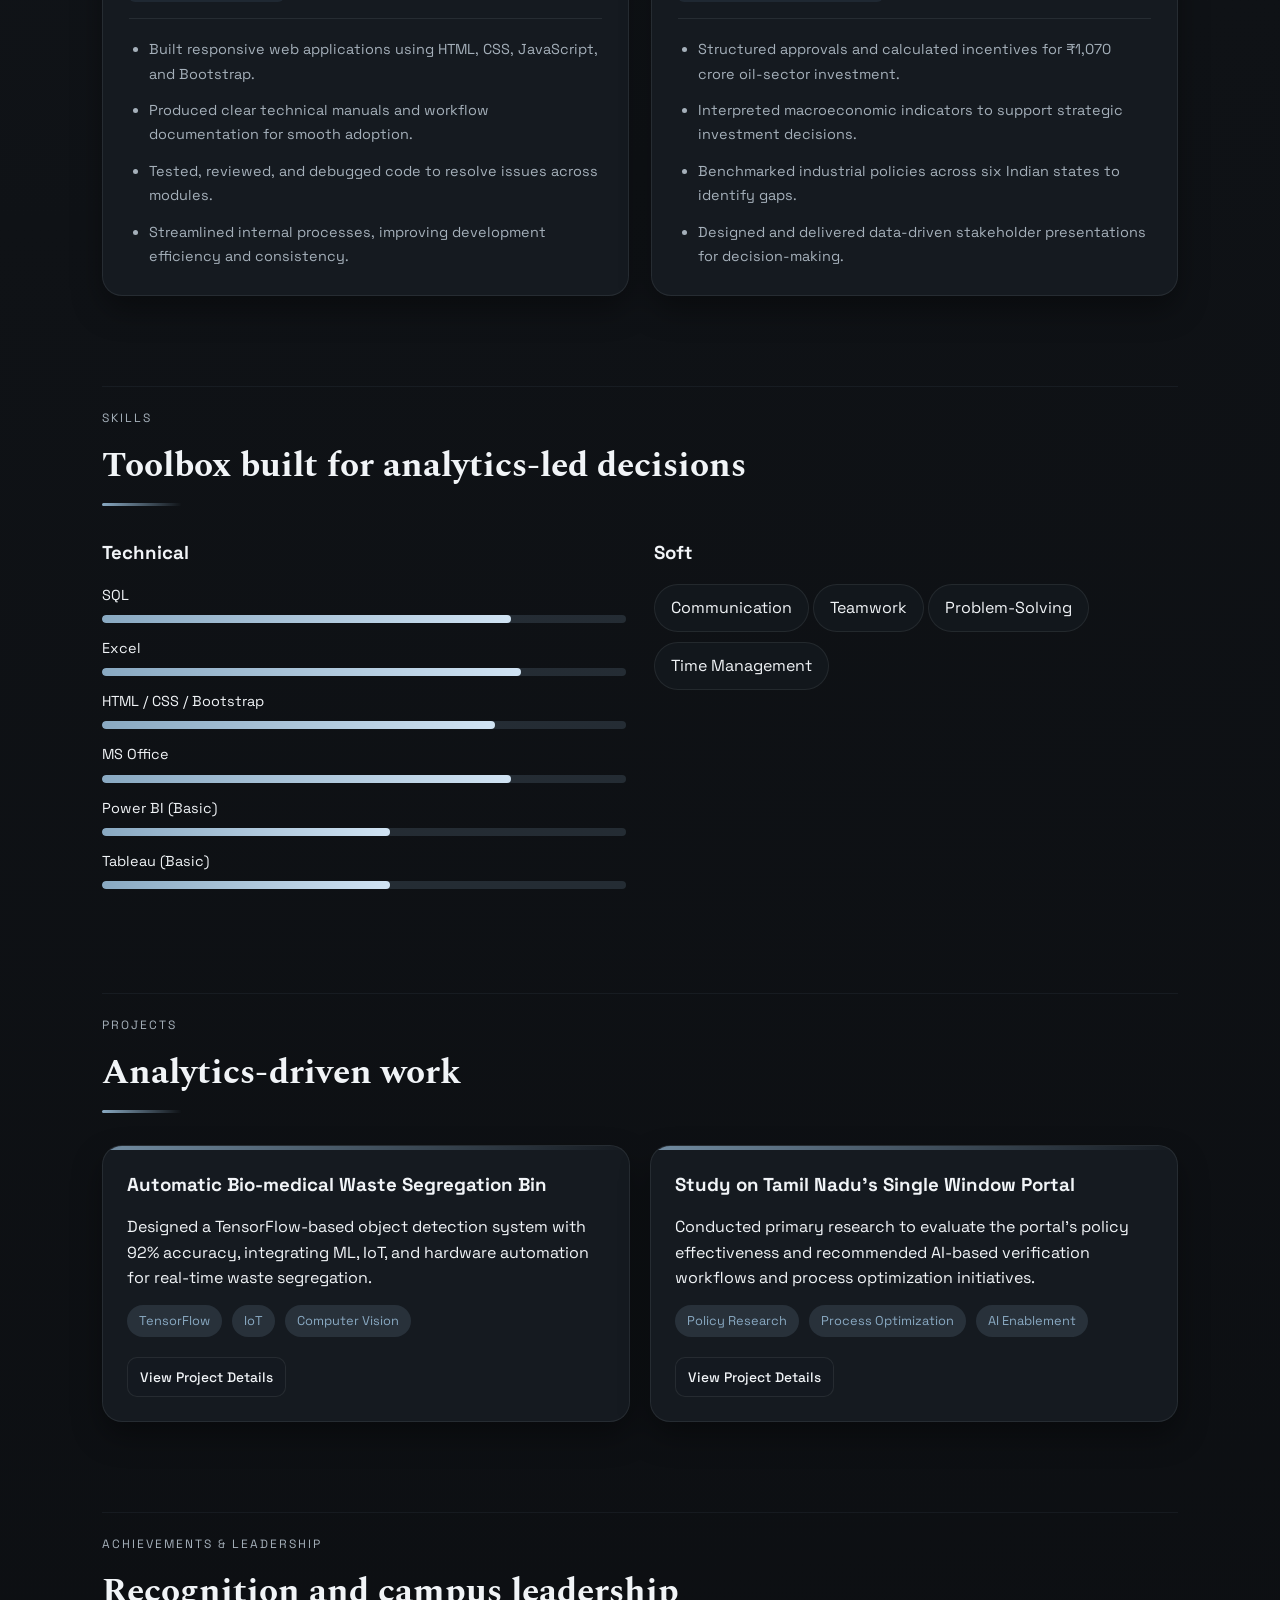
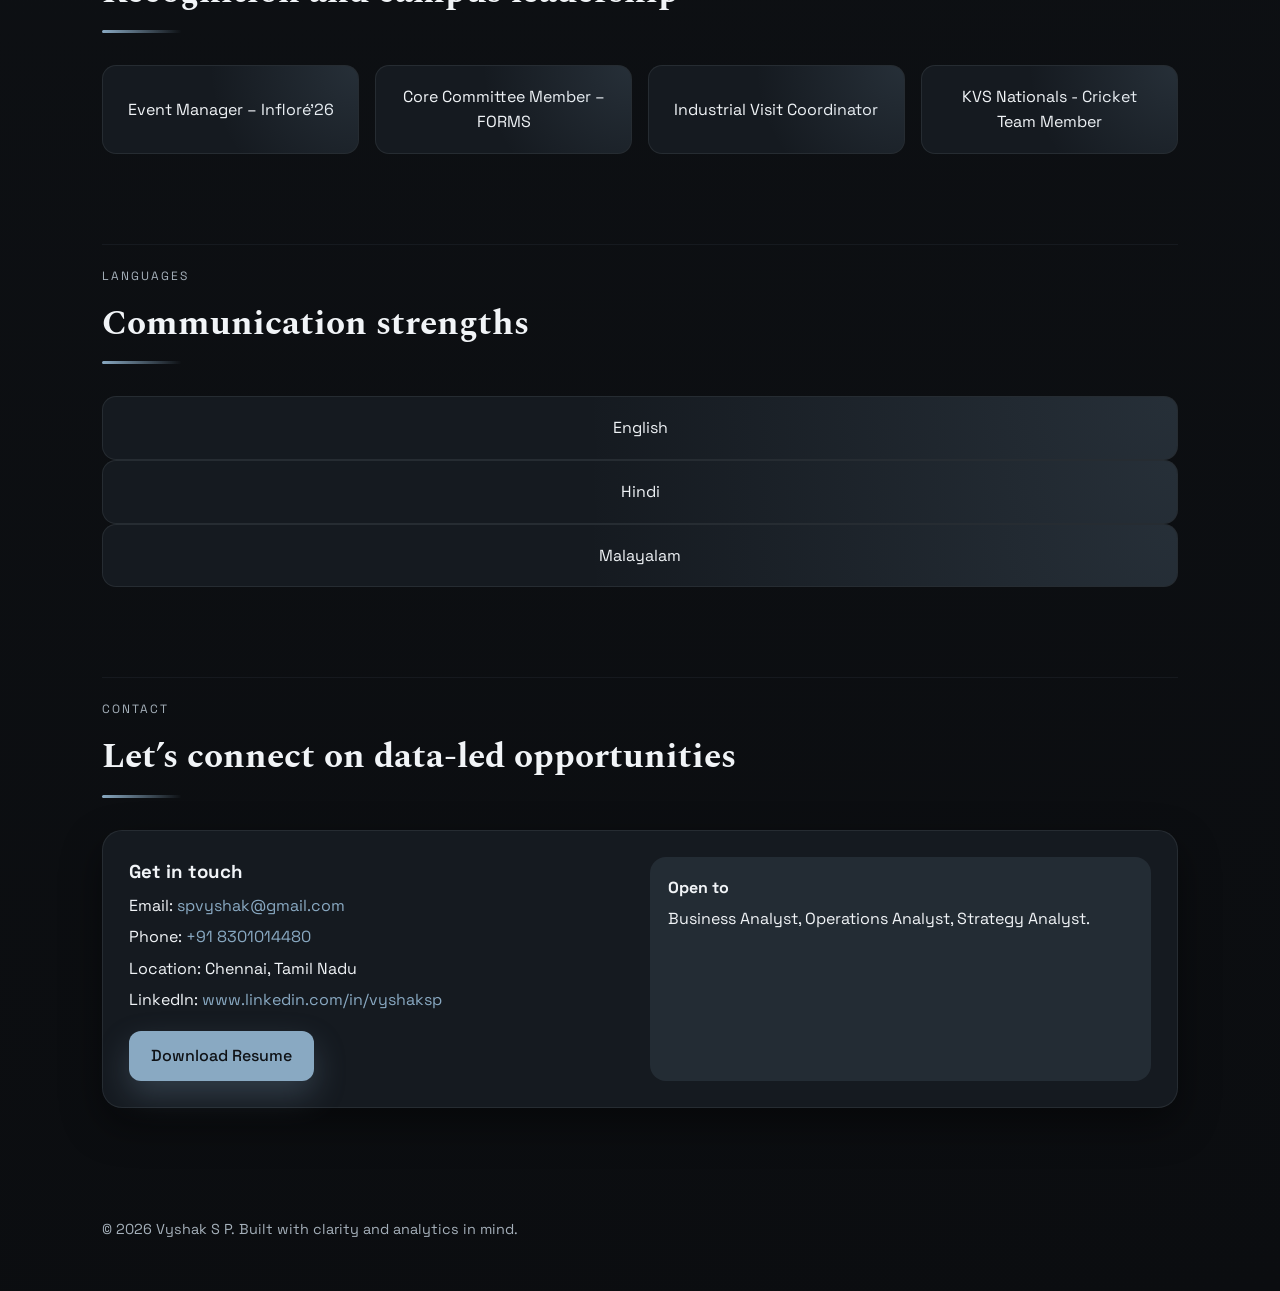
==== commit 811010f8: "Revise about section for clarity and impact Updated the about section to reflect a more concise and " ====
--- a/index.html
+++ b/index.html
@@ -122,28 +122,26 @@
       <section id="about" class="section about animate-section">
         <div class="section-title">
           <p>About</p>
-          <h2>Analytical thinker with cross-functional exposure</h2>
+          <h2>Bridging Business, Analytics & Industry</h2>
         </div>
 
         <div class="about-content">
           <p>
-            I am a PGDM graduate specializing in Analytics & Operations from
-            Rajagiri Business School, with a foundation in Electronics &
-            Communication Engineering. My journey spans business development,
-            software development, and public policy research - giving me a
-            holistic view of how data-driven decisions shape business outcomes.
+            I am a PGDM graduate in Analytics & Operations from Rajagiri Business School, 
+            with an undergraduate background in Electronics & Communication Engineering. 
+            My professional experience spans business development, technology, public policy research, and industry engagement.
           </p>
 
           <p>
-            I thrive at the intersection of analytics and operations, focusing
-            on building structured insights, aligning stakeholders, and
-            delivering data-backed solutions that scale across functions.
+            Currently working as an Executive at the Confederation of Indian Industry (CII), Chennai Zone, 
+            I work across industry programmes, stakeholder engagement, membership development, and chapter operations. 
+            Previously, at Guidance Tamil Nadu, I gained exposure to investment research, economic analysis, and policy benchmarking.
           </p>
 
           <p>
-            I have worked on investment frameworks, stakeholder presentations,
-            and solution design support, blending quantitative analysis with
-            clear business communication.
+            With a foundation in technology and business development, I bring a cross-functional perspective to understanding business challenges, 
+            analysing information, and improving operational processes. I am particularly interested in leveraging data, business insights, 
+            and technology to support strategic decision-making and drive meaningful outcomes.
           </p>
         </div>
       </section>
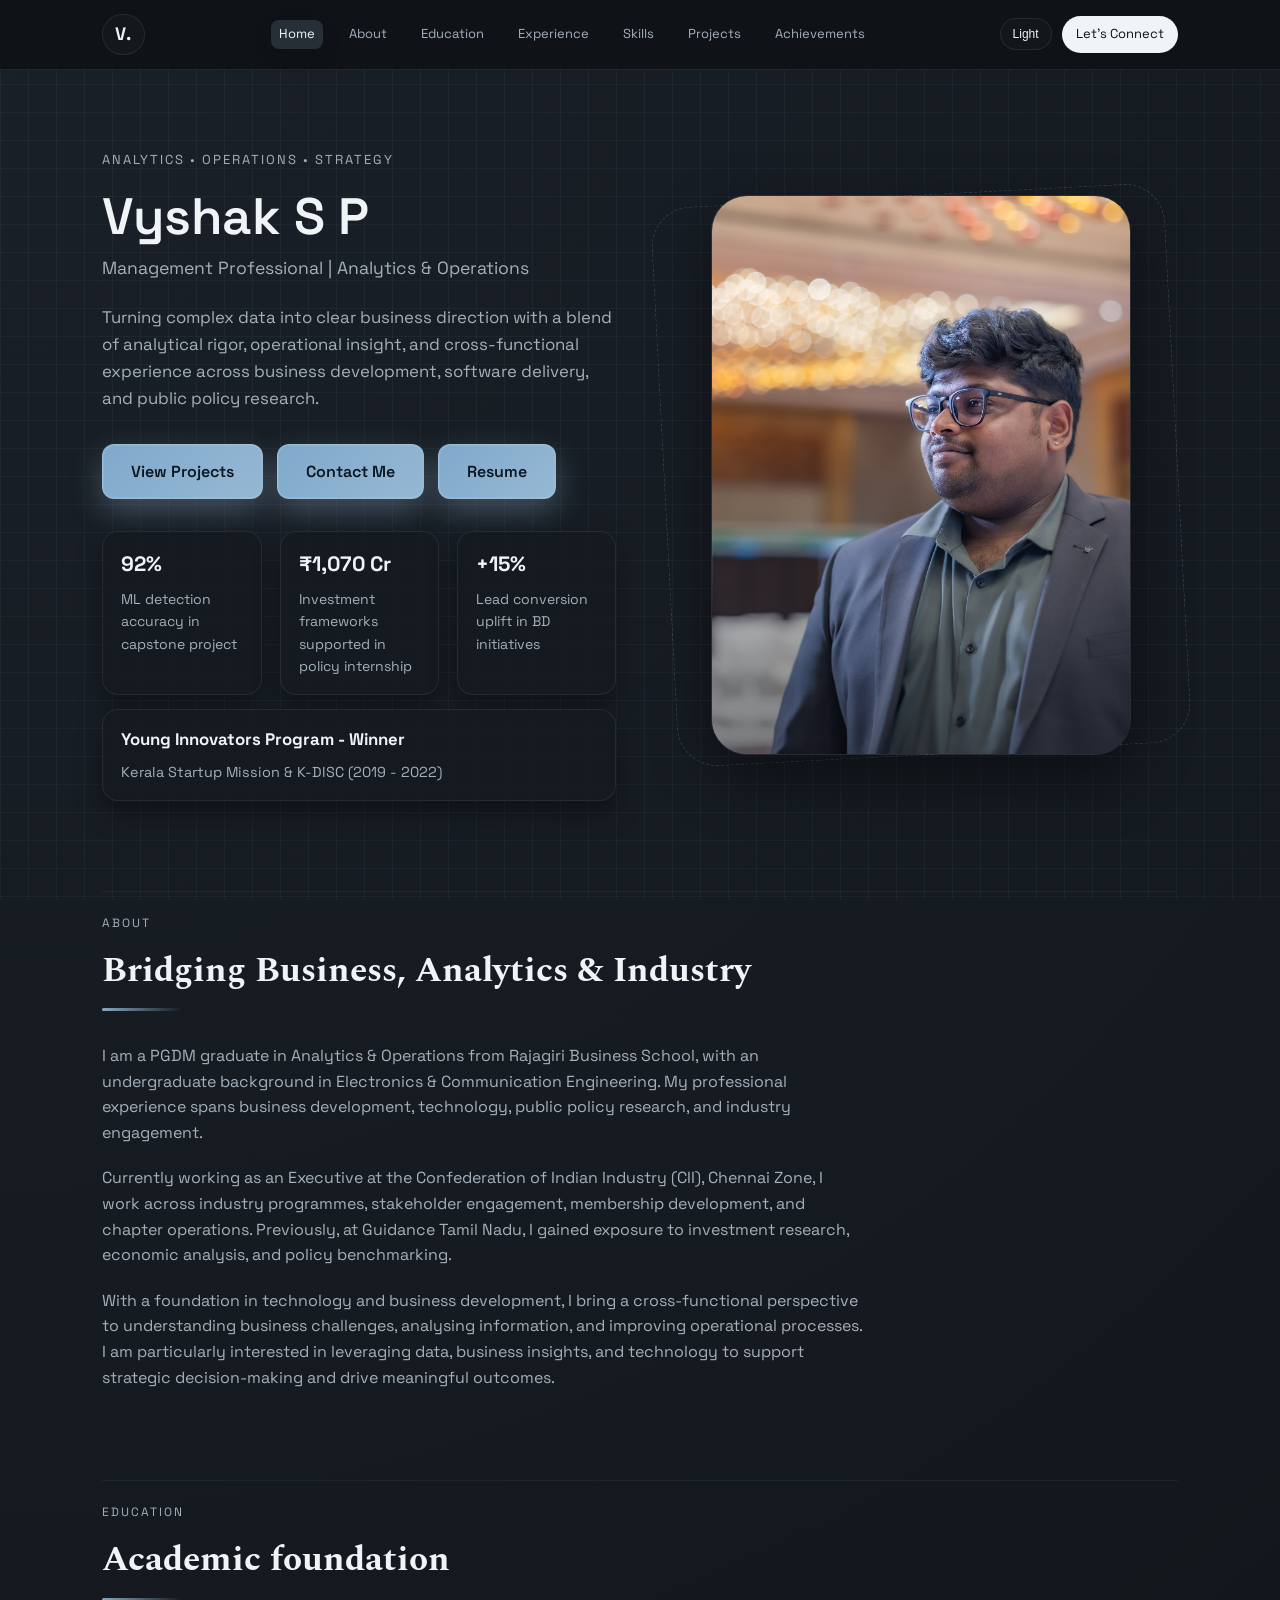
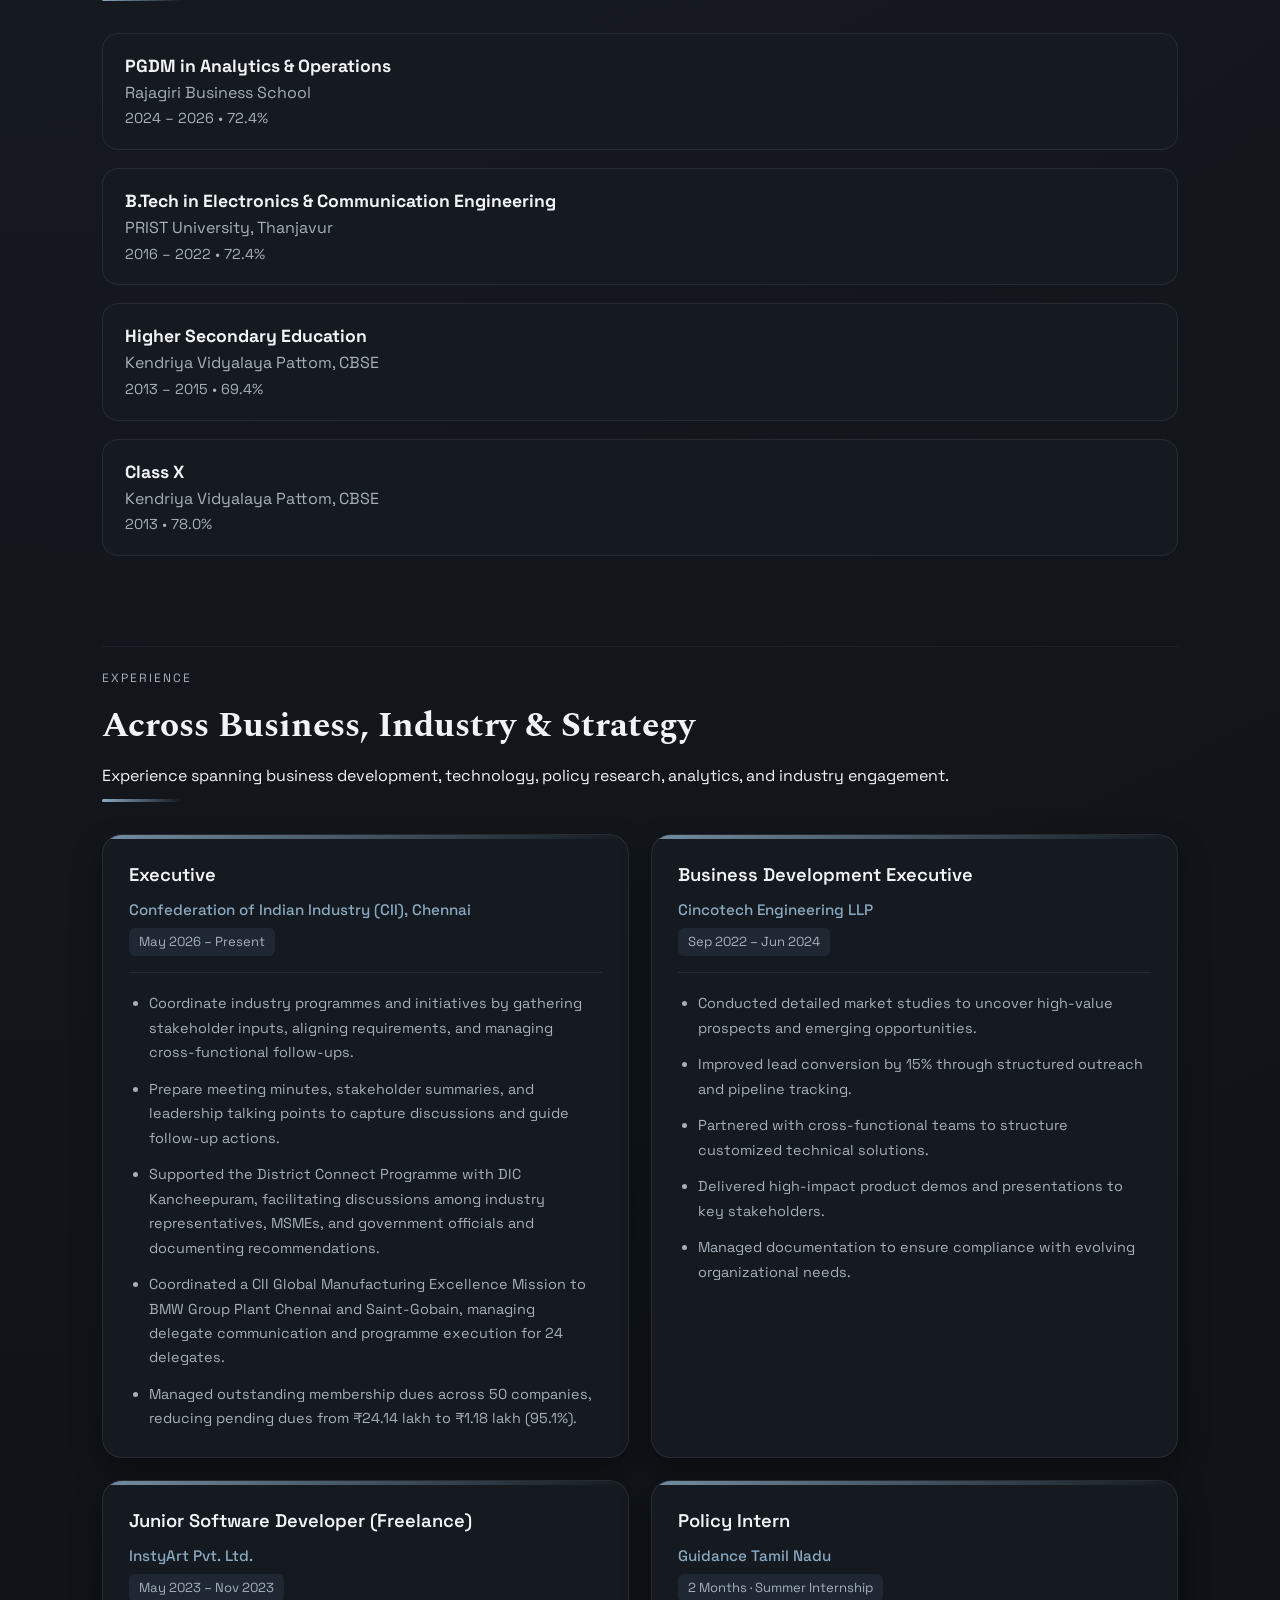
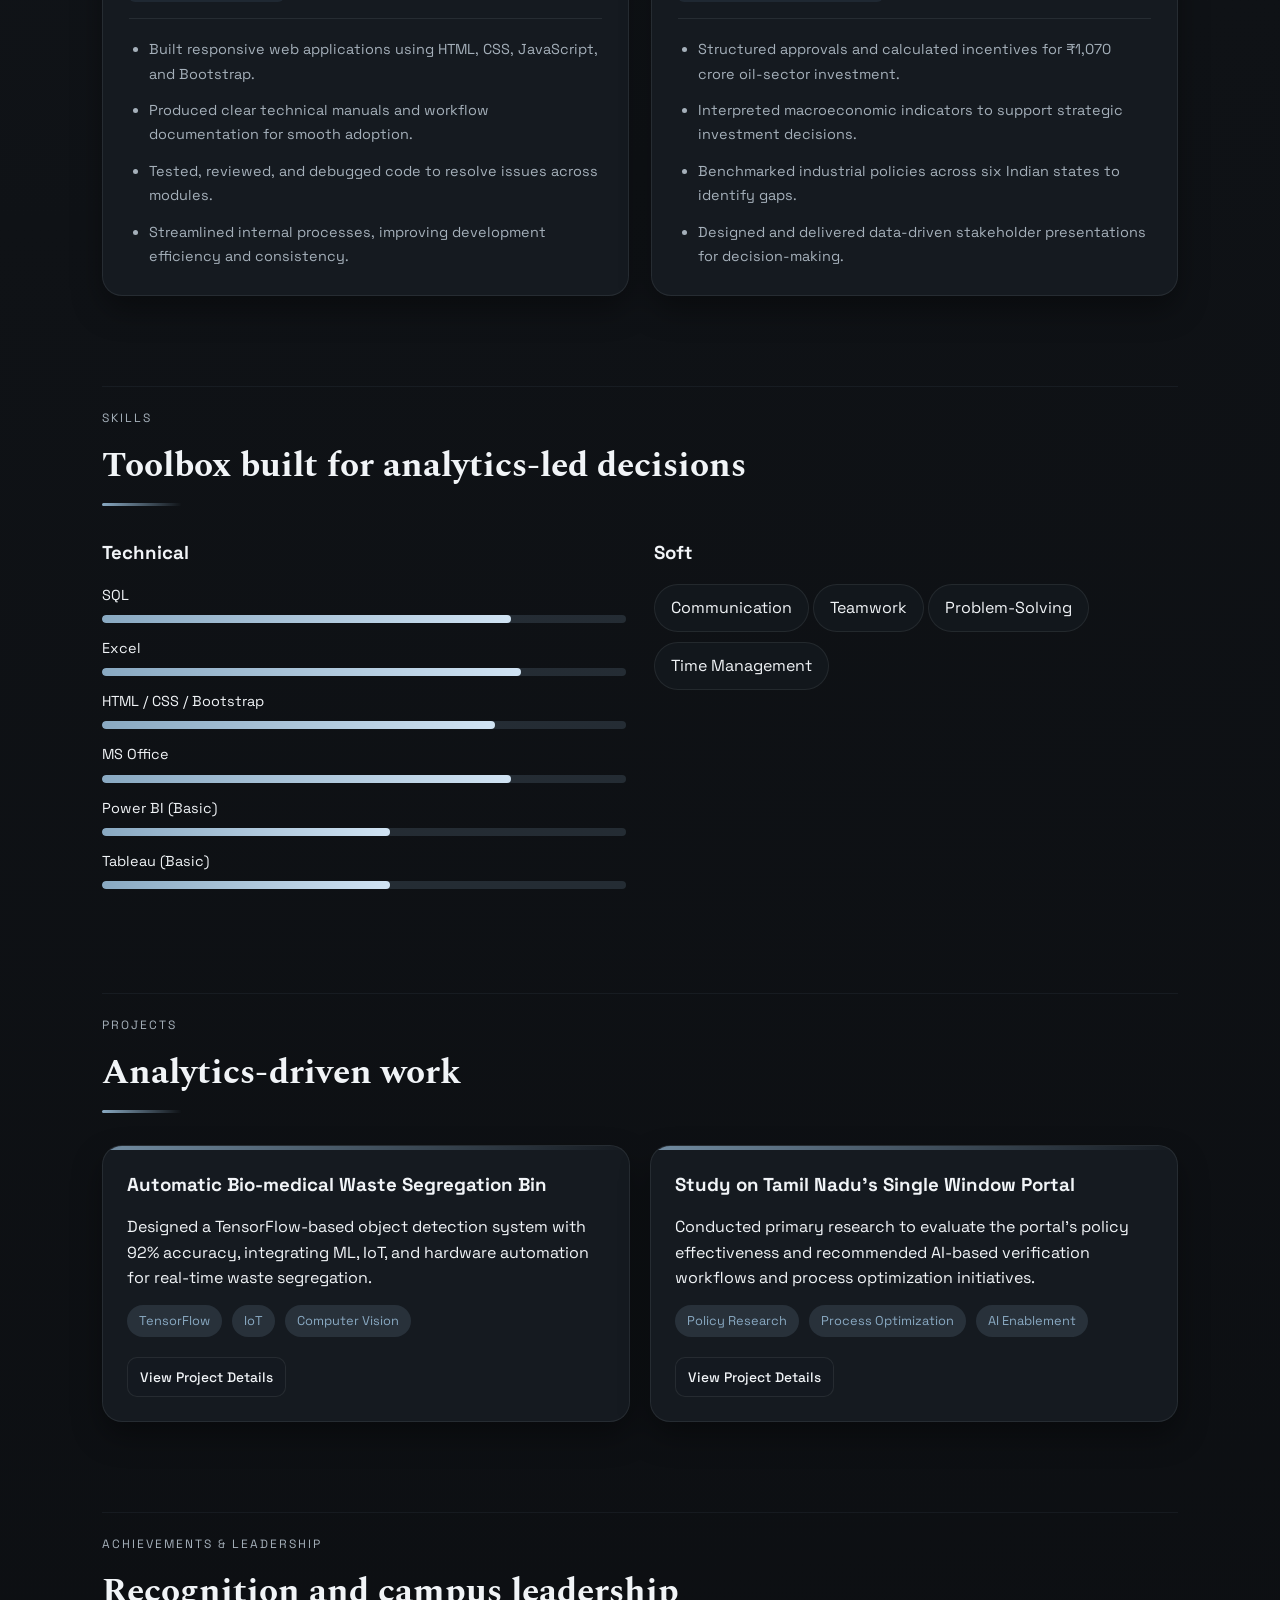
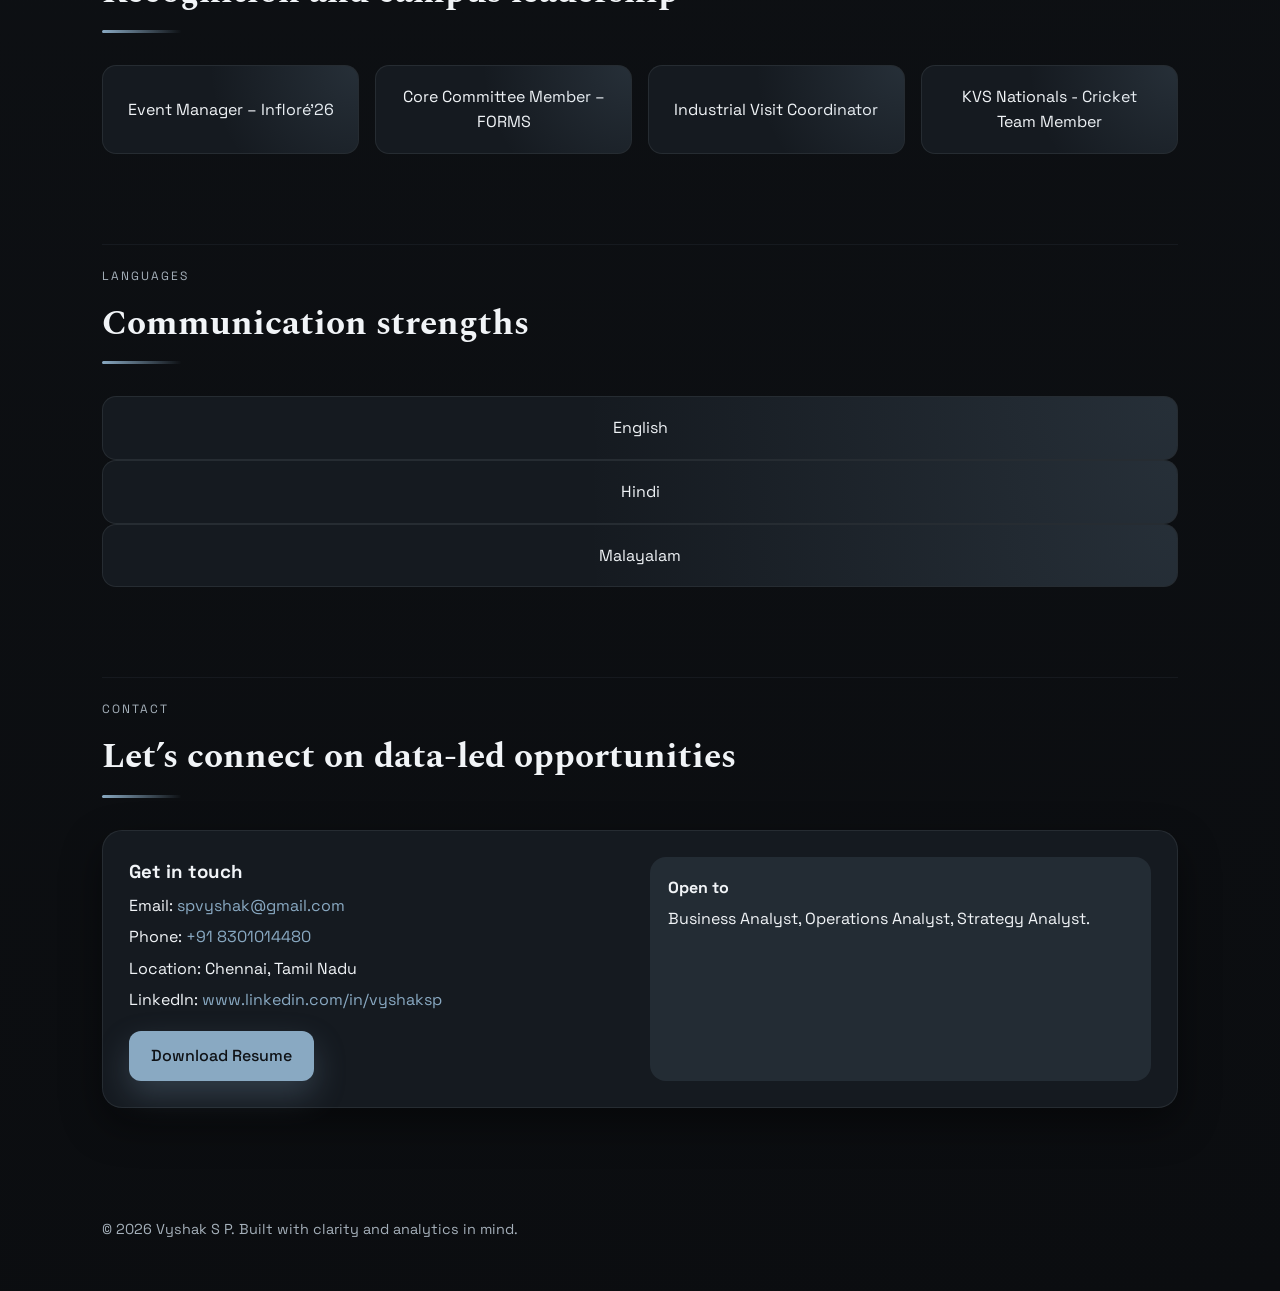
==== commit ce1769a8: "Replace profile image with new photo" ====
--- a/index.html
+++ b/index.html
@@ -112,7 +112,7 @@
 
         <div class="hero-visual">
           <div class="hero-photo">
-            <img src="profile.png" alt="Vyshak S P" />
+            <img src="IMGL6422.jpg" alt="Vyshak S P" />
           </div>
           <div class="hero-grid"></div>
         </div>
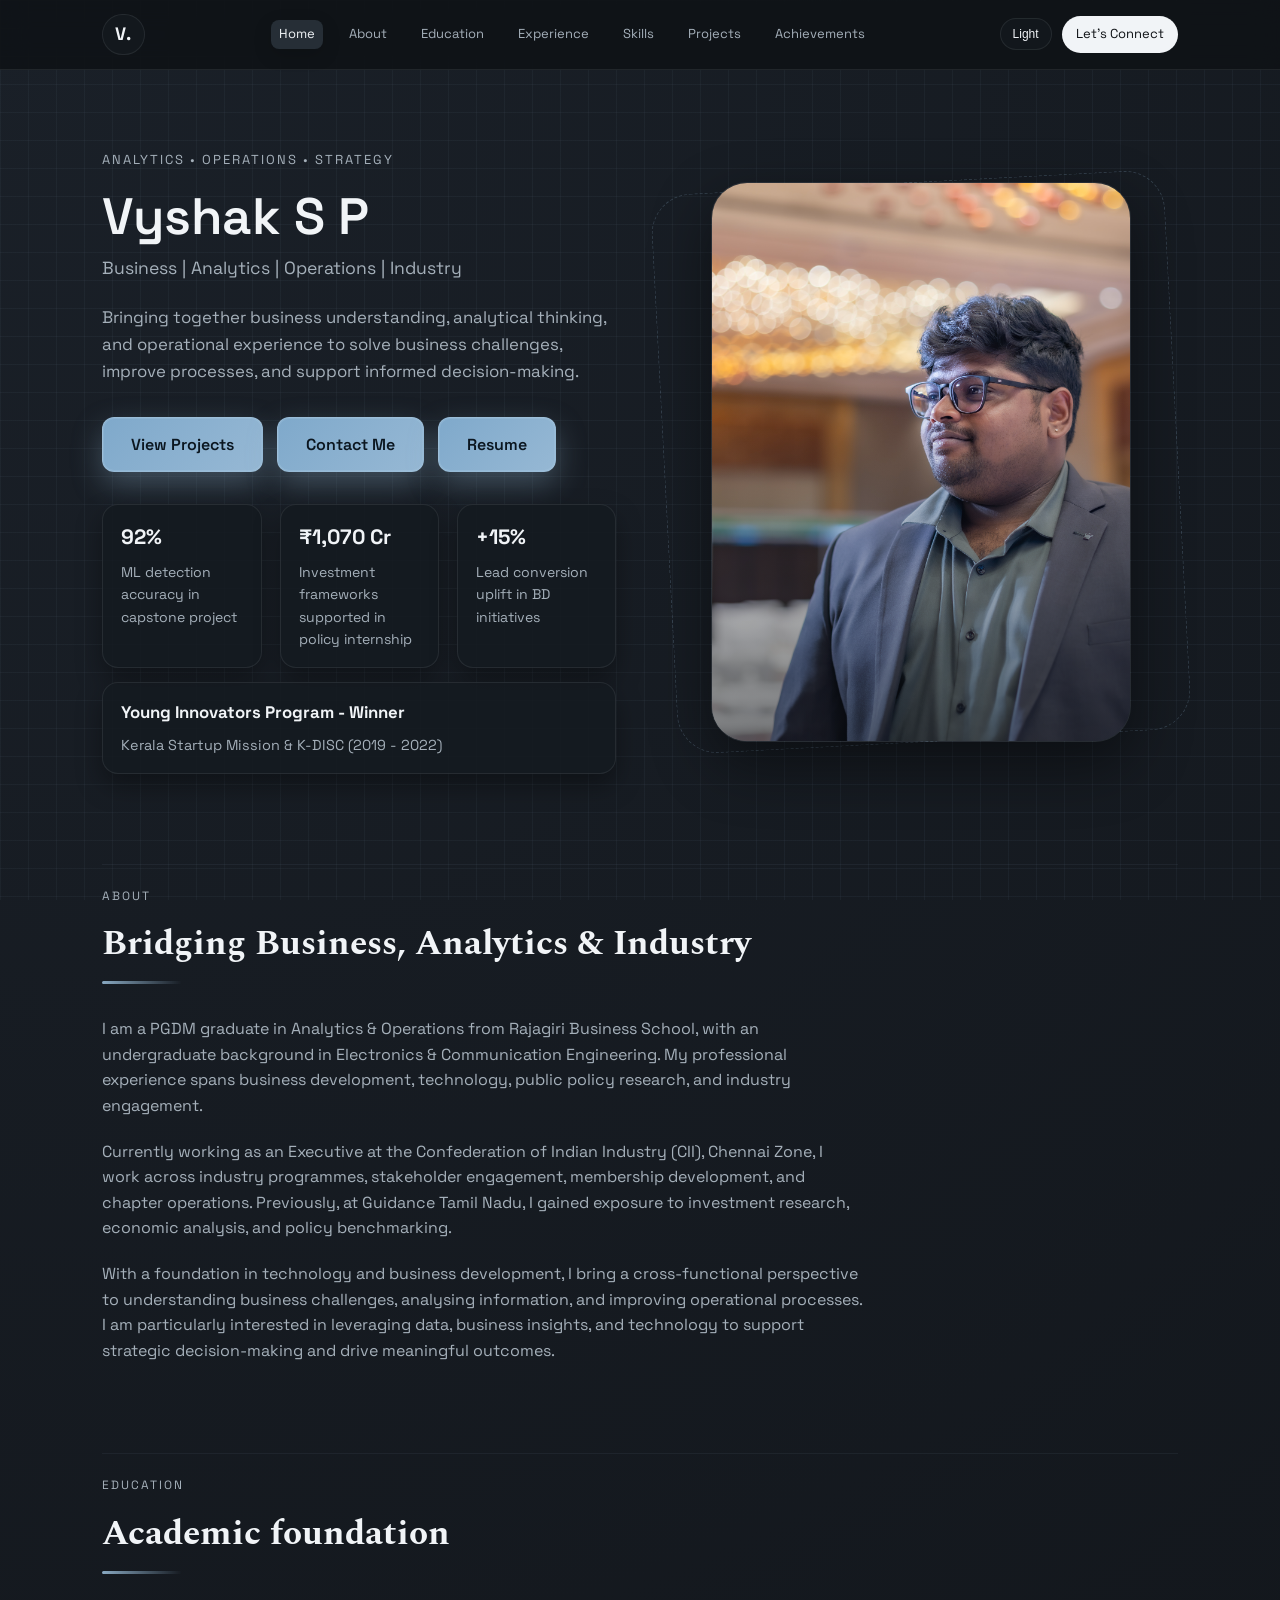
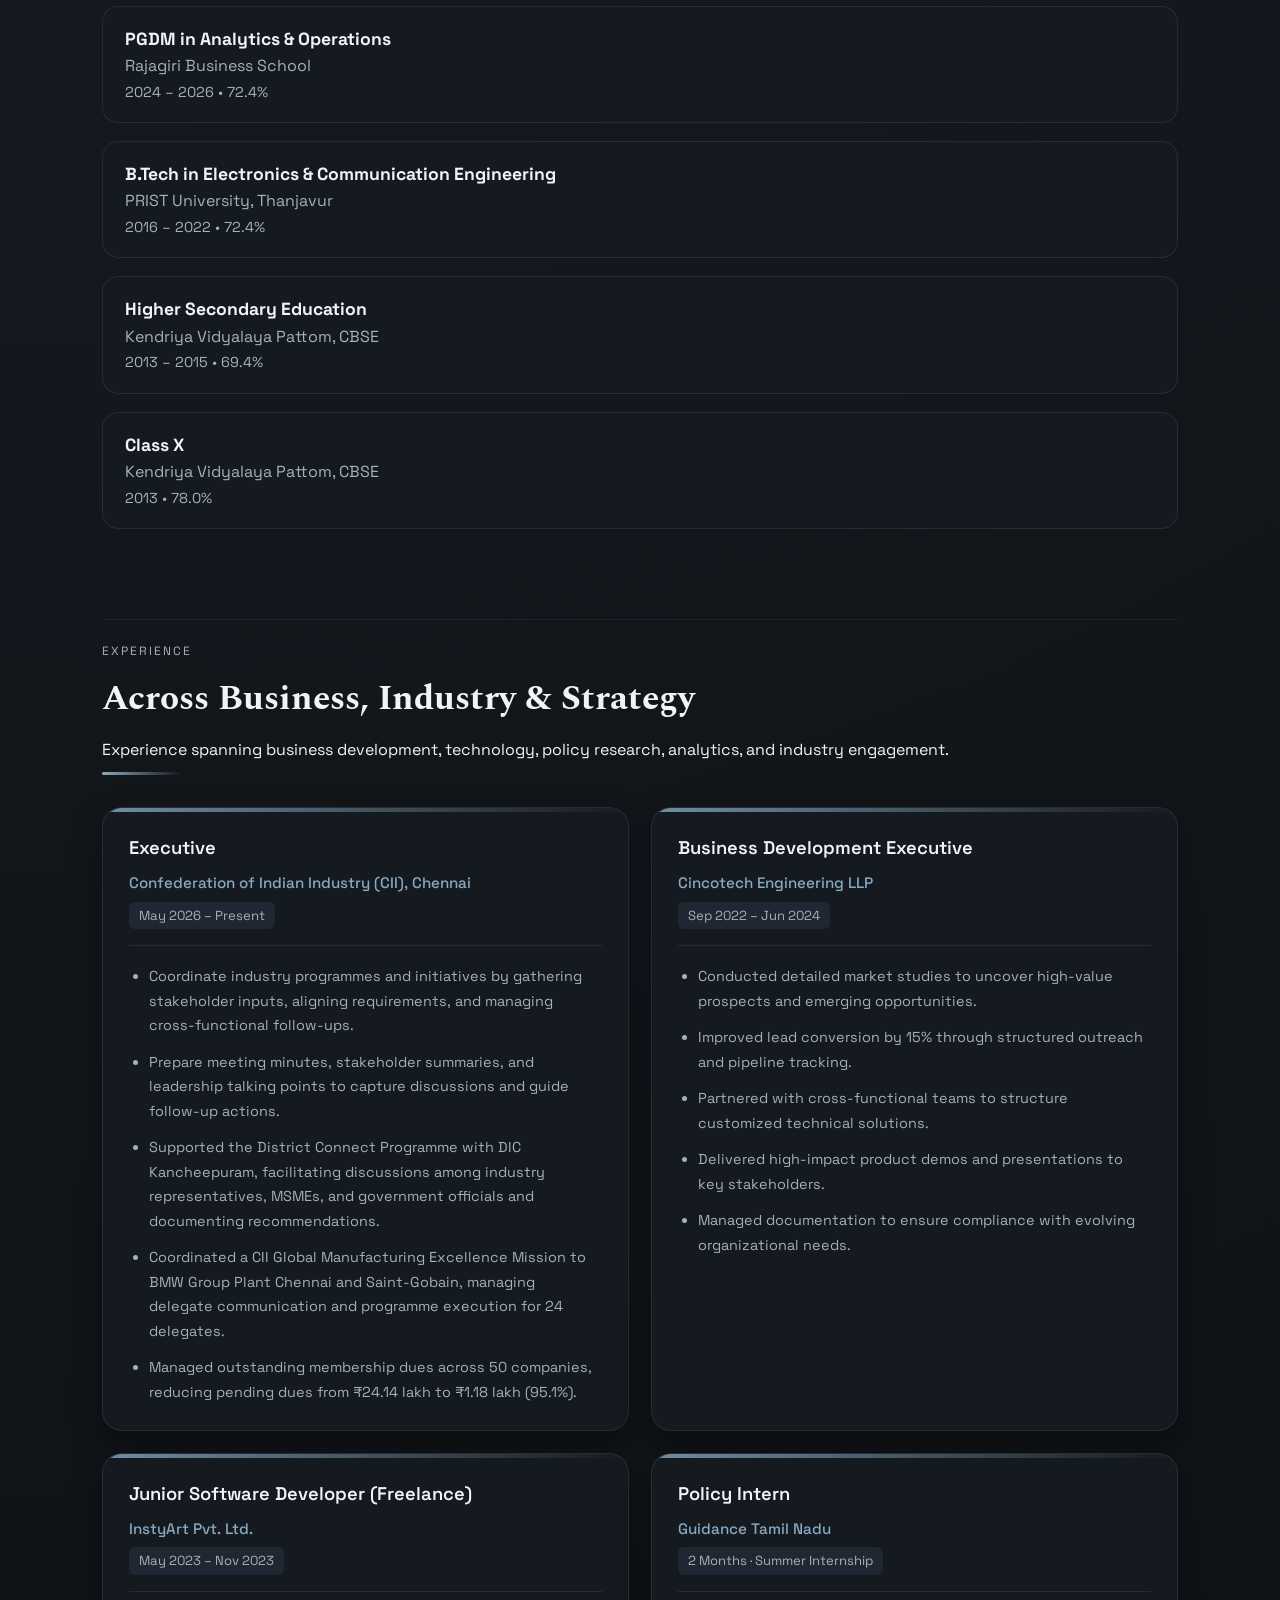
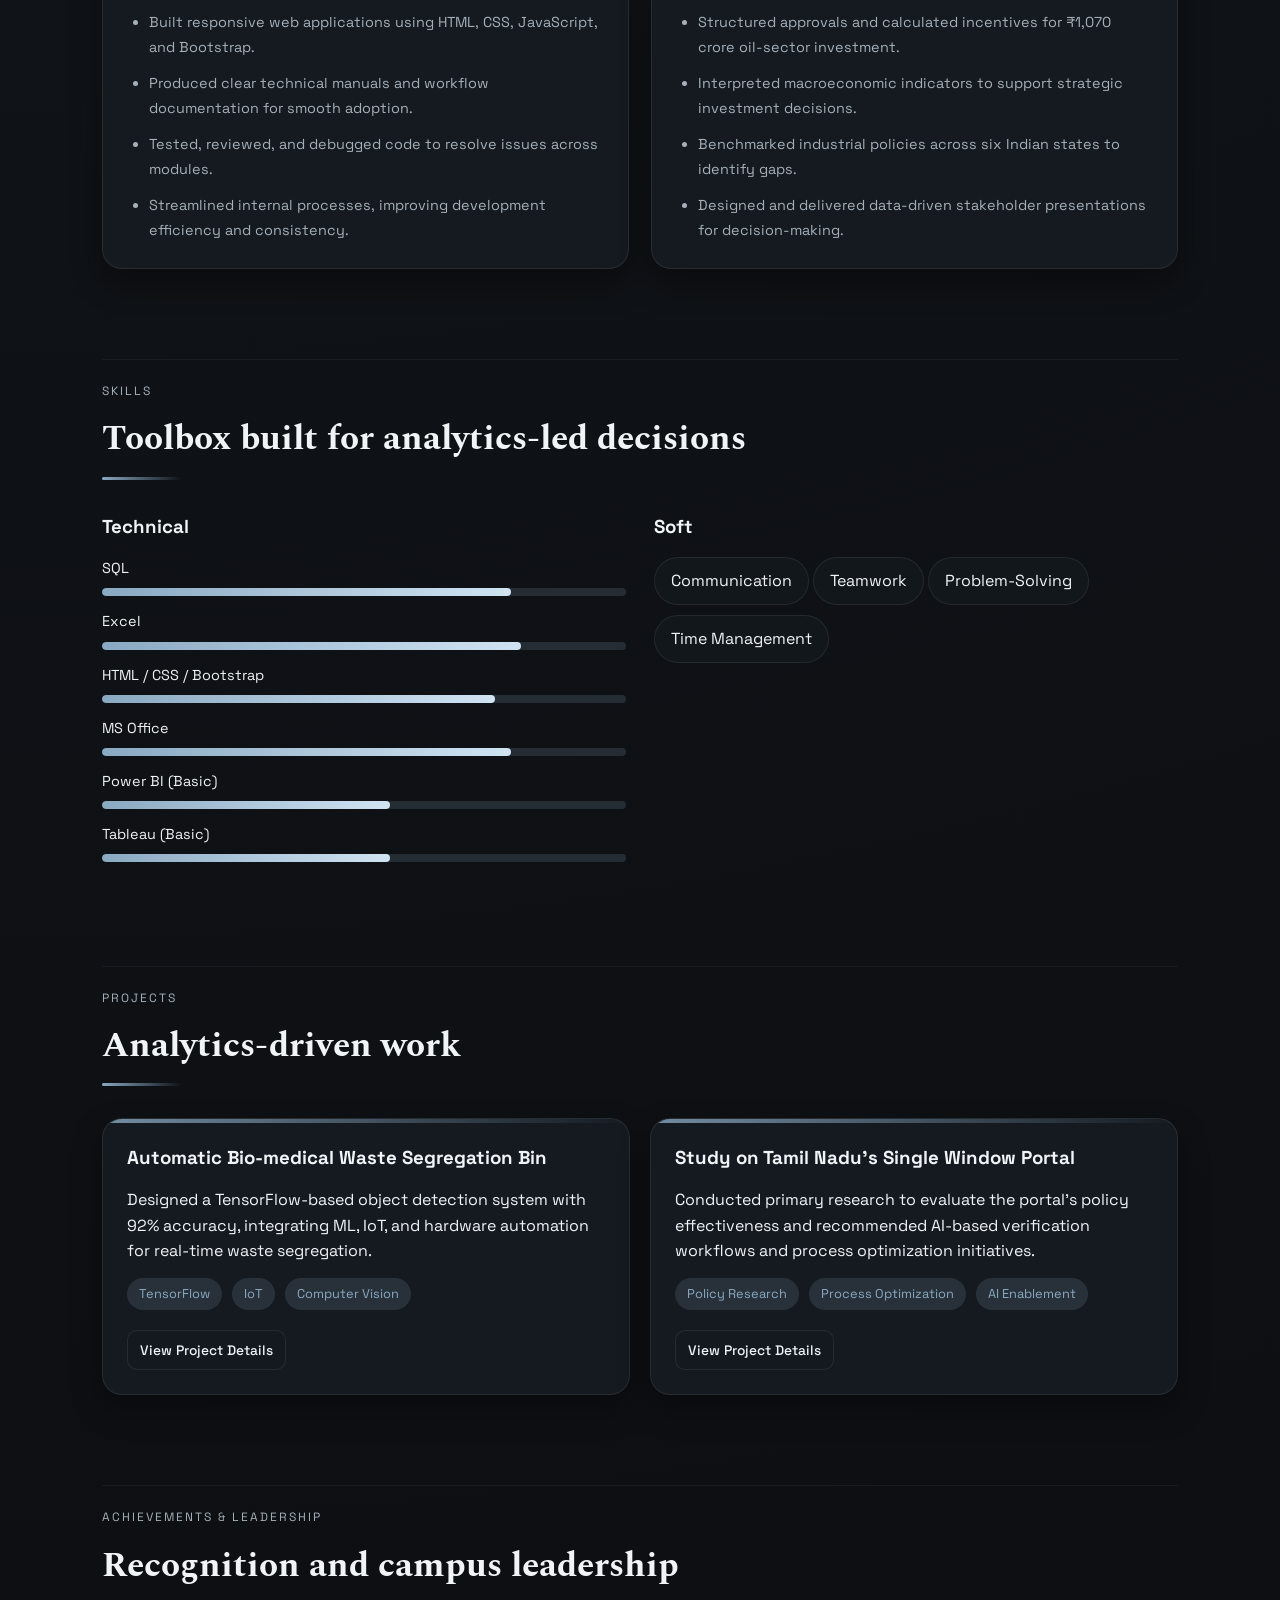
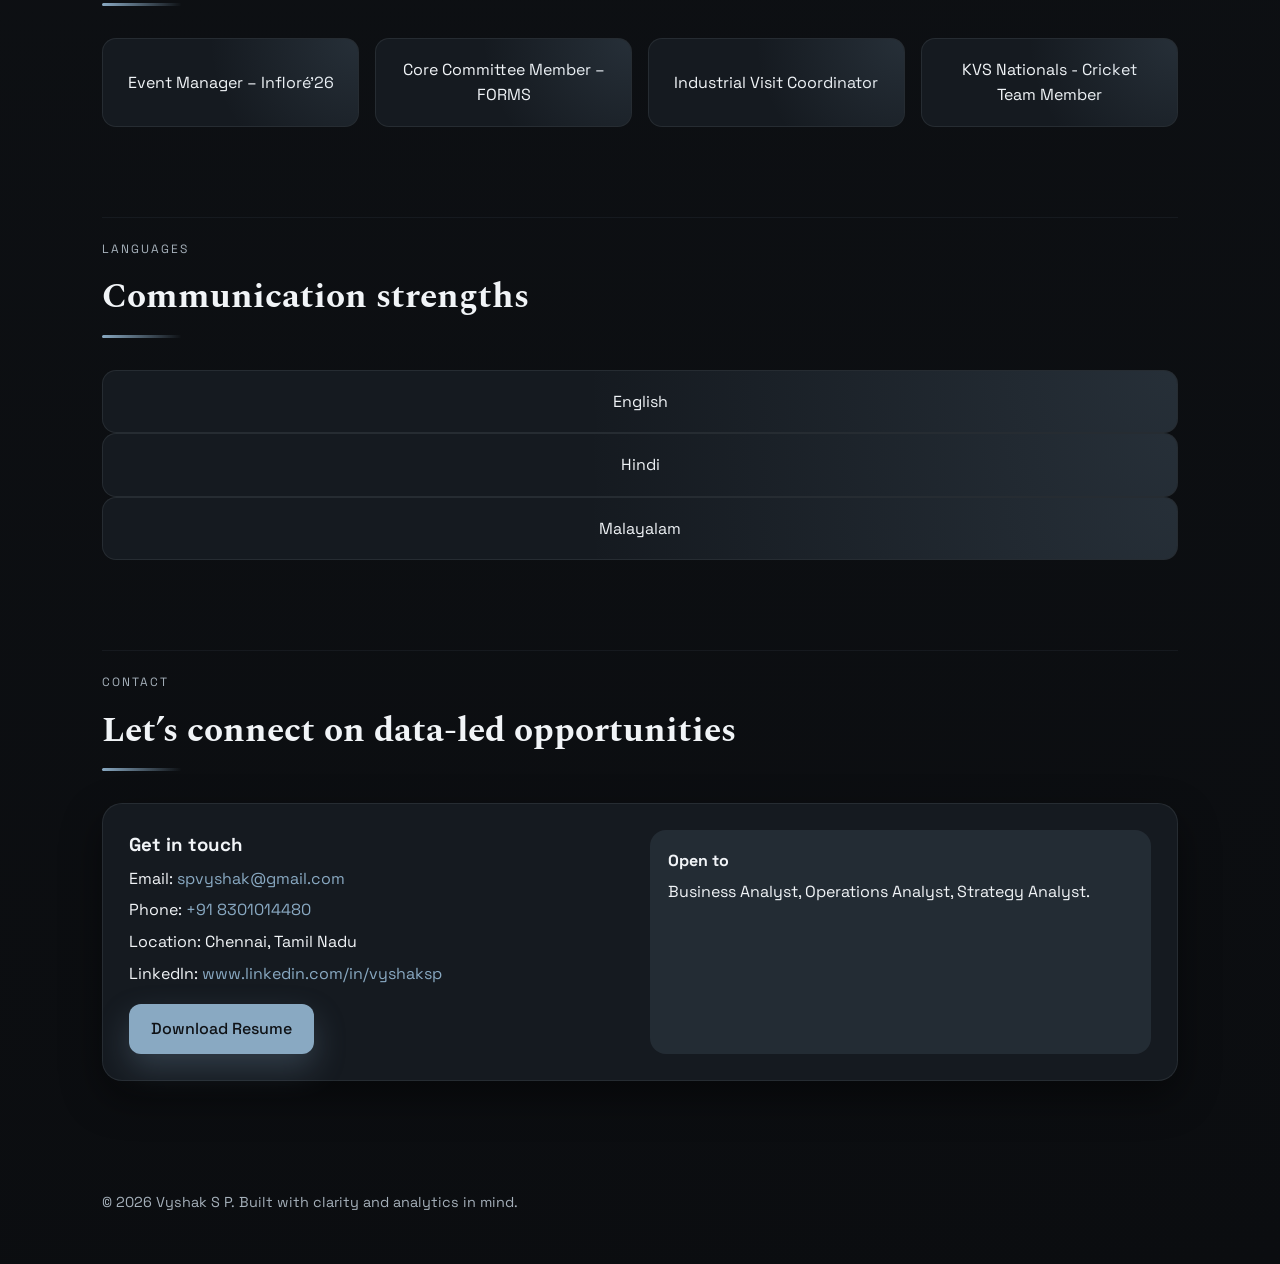
==== commit f8f9c247: "Revise title and tagline in index.html Updated the professional title and tagline for clarity and im" ====
--- a/index.html
+++ b/index.html
@@ -67,14 +67,12 @@
 
           <h1>
             Vyshak S P
-            <span>Management Professional | Analytics & Operations</span>
+            <span>Business | Analytics | Operations | Industry</span>
           </h1>
 
           <p class="tagline">
-            Turning complex data into clear business direction with a blend of
-            analytical rigor, operational insight, and cross-functional
-            experience across business development, software delivery, and
-            public policy research.
+            Bringing together business understanding, analytical thinking, 
+            and operational experience to solve business challenges, improve processes, and support informed decision-making.
           </p>
 
           <div class="cta-row">
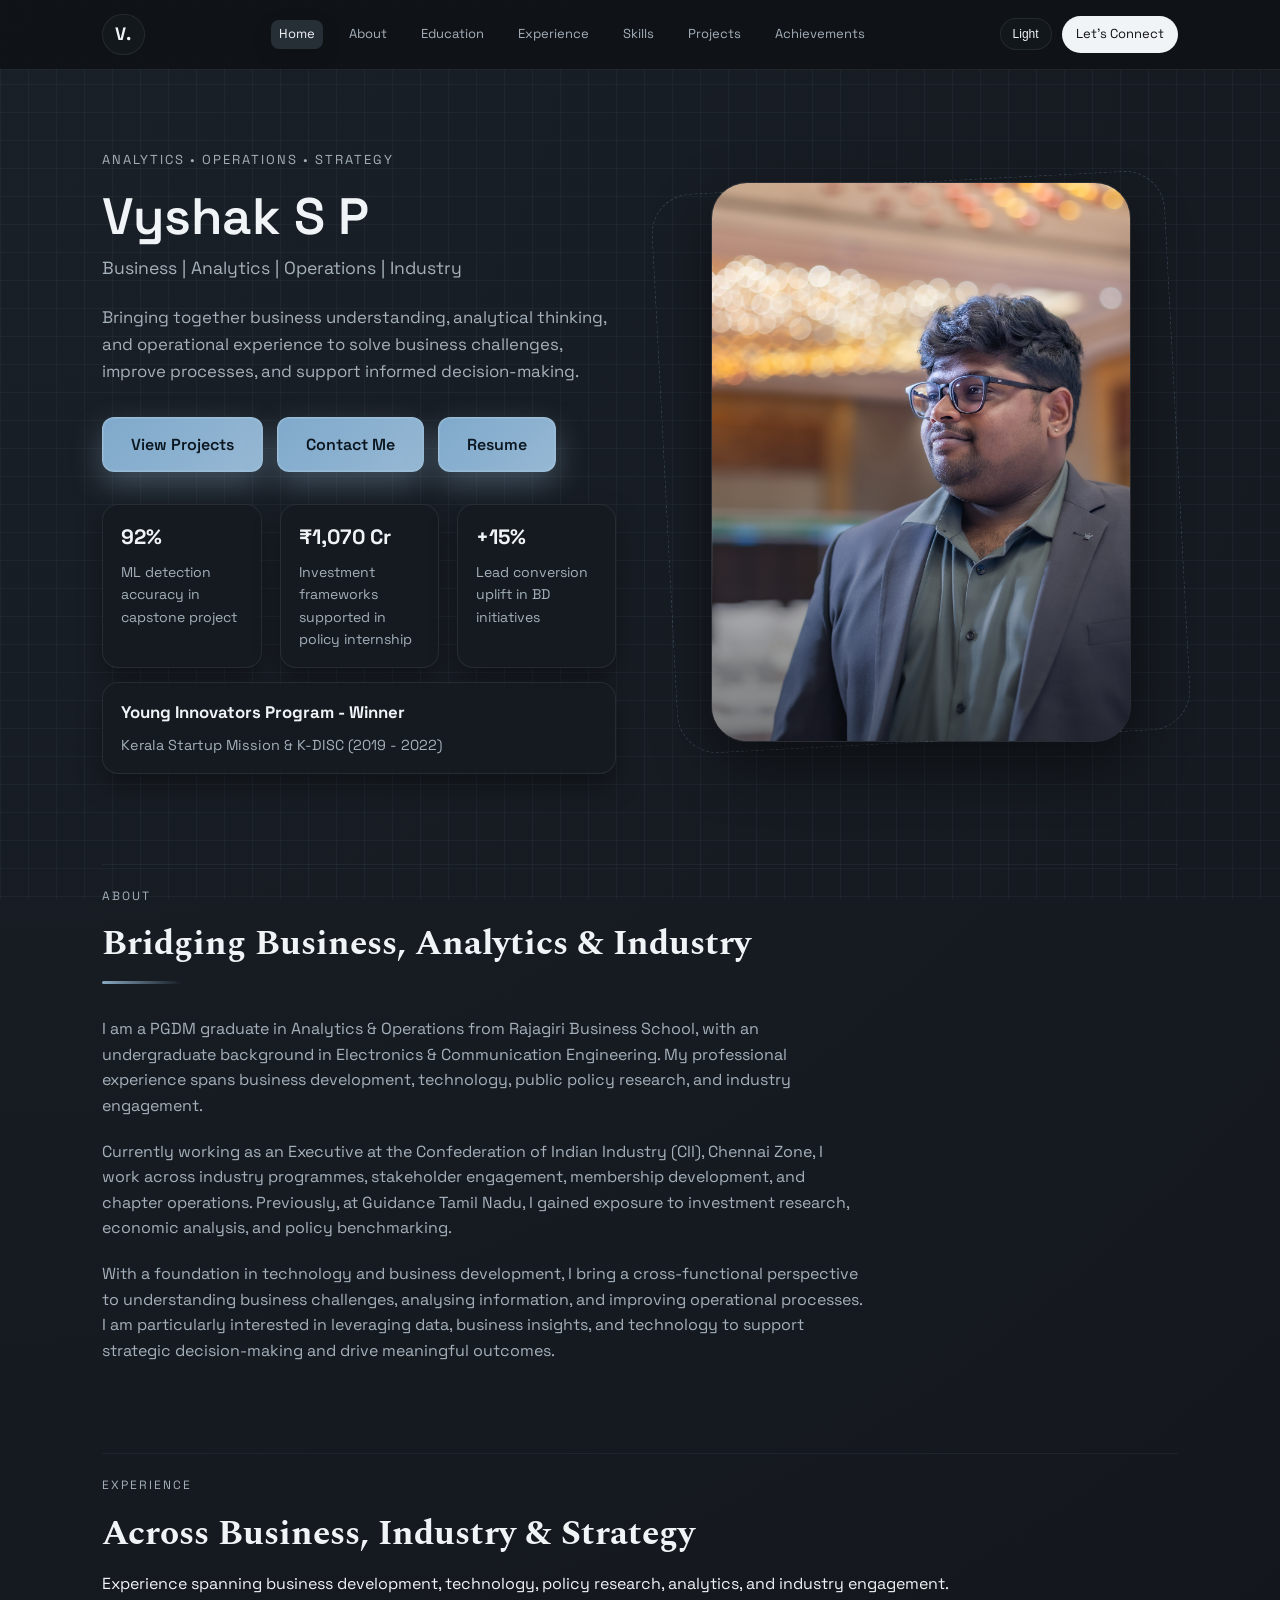
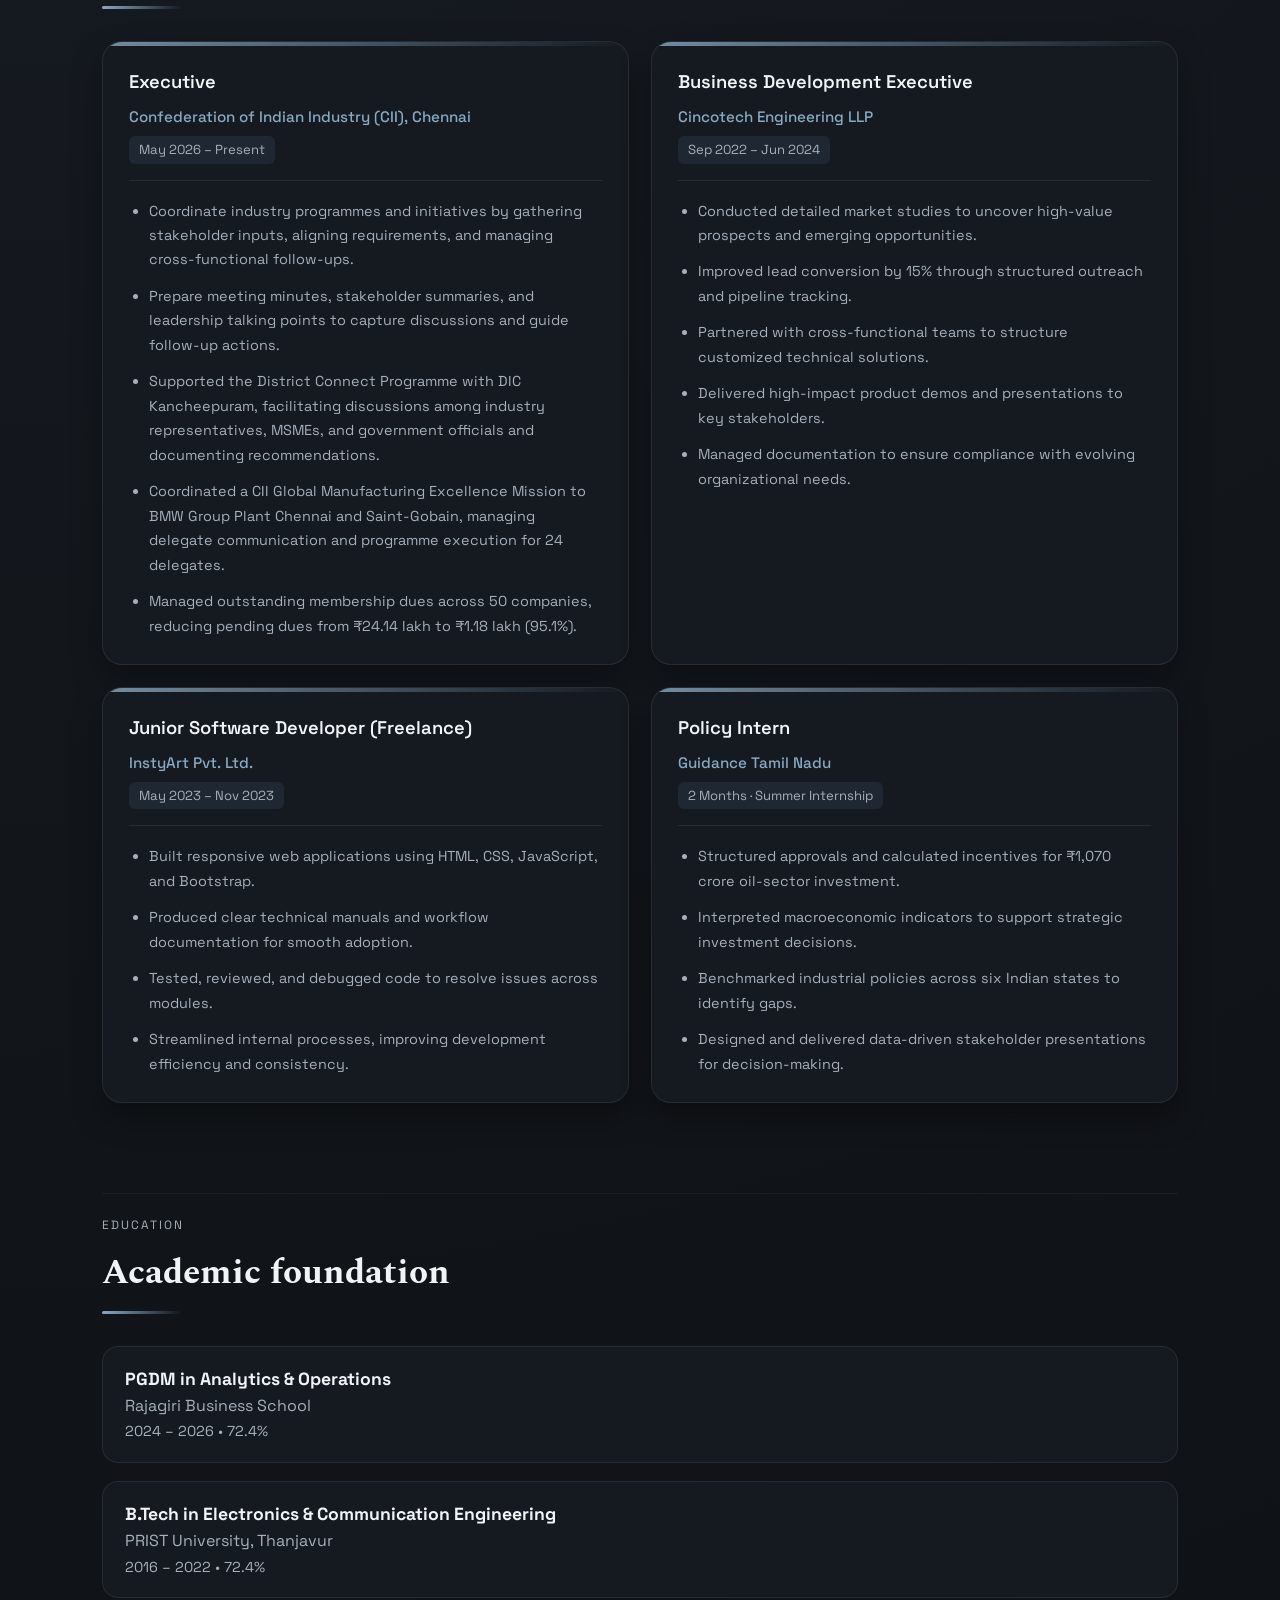
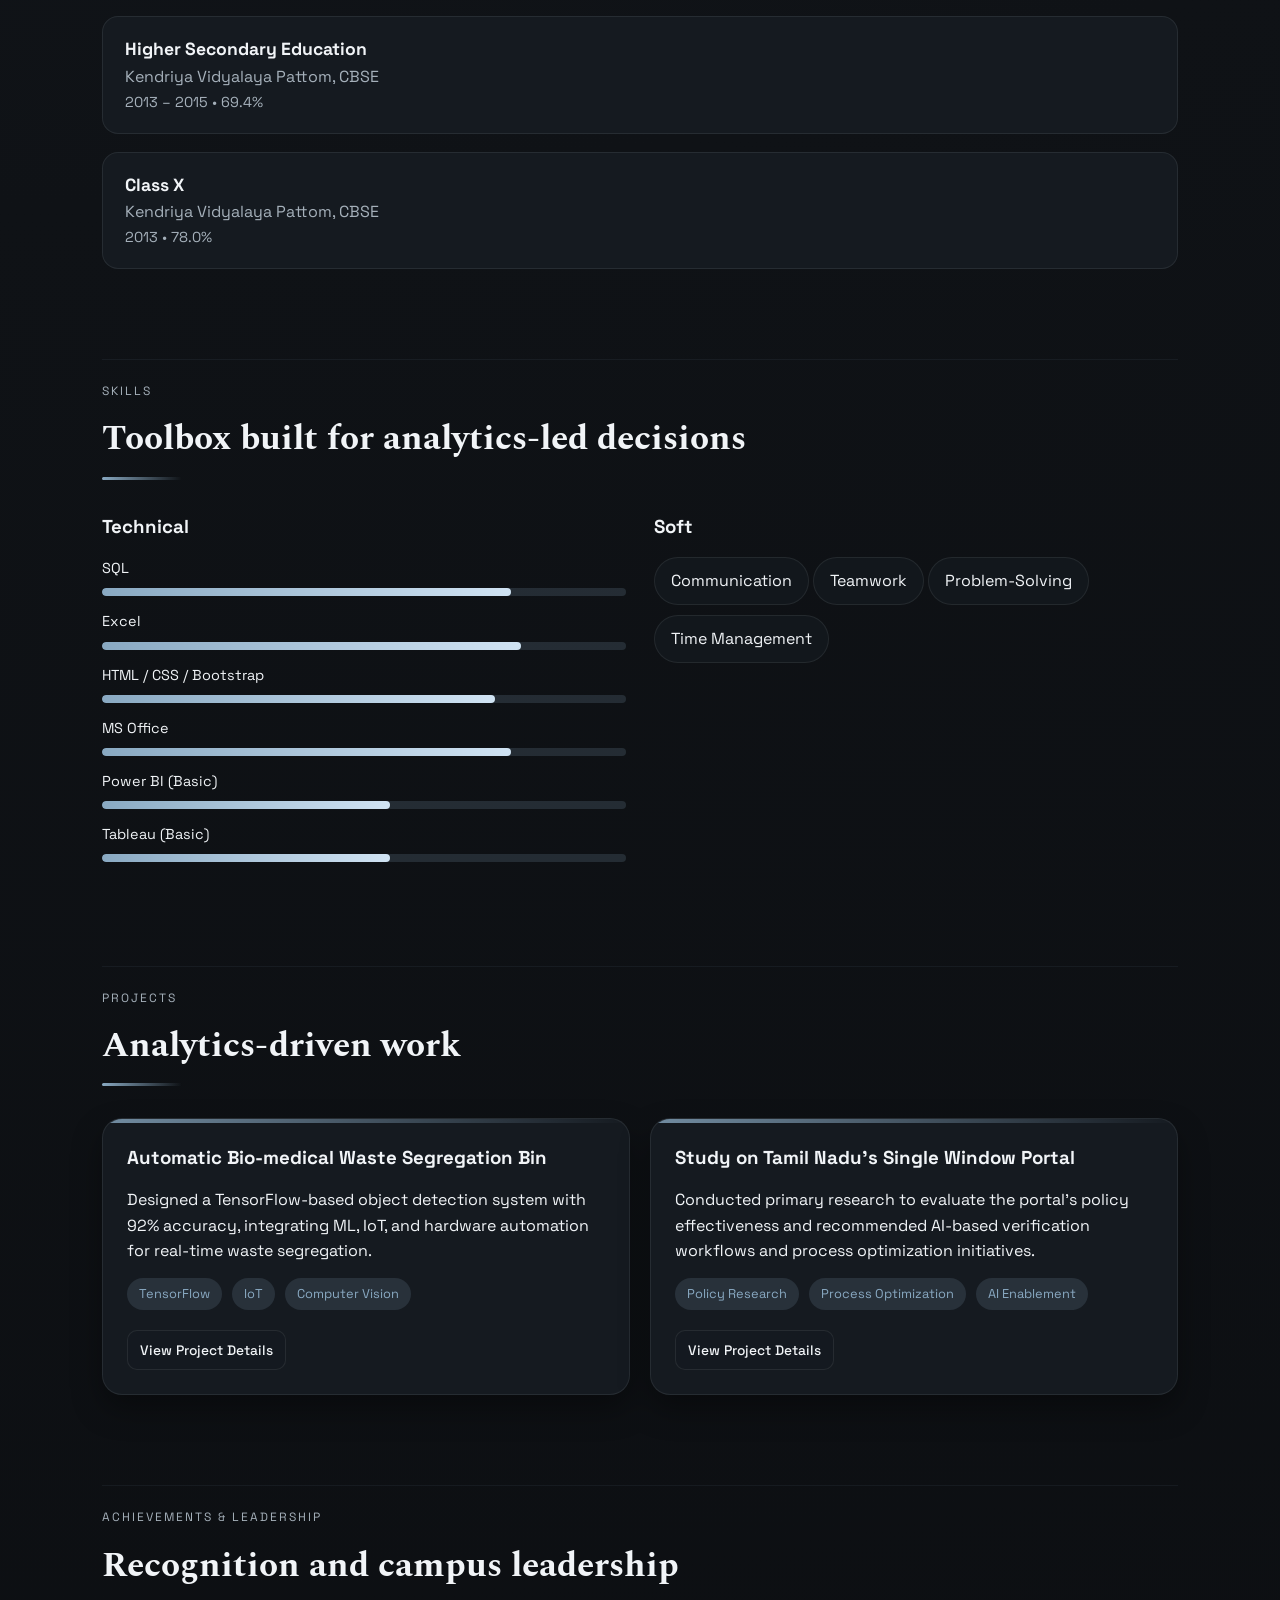
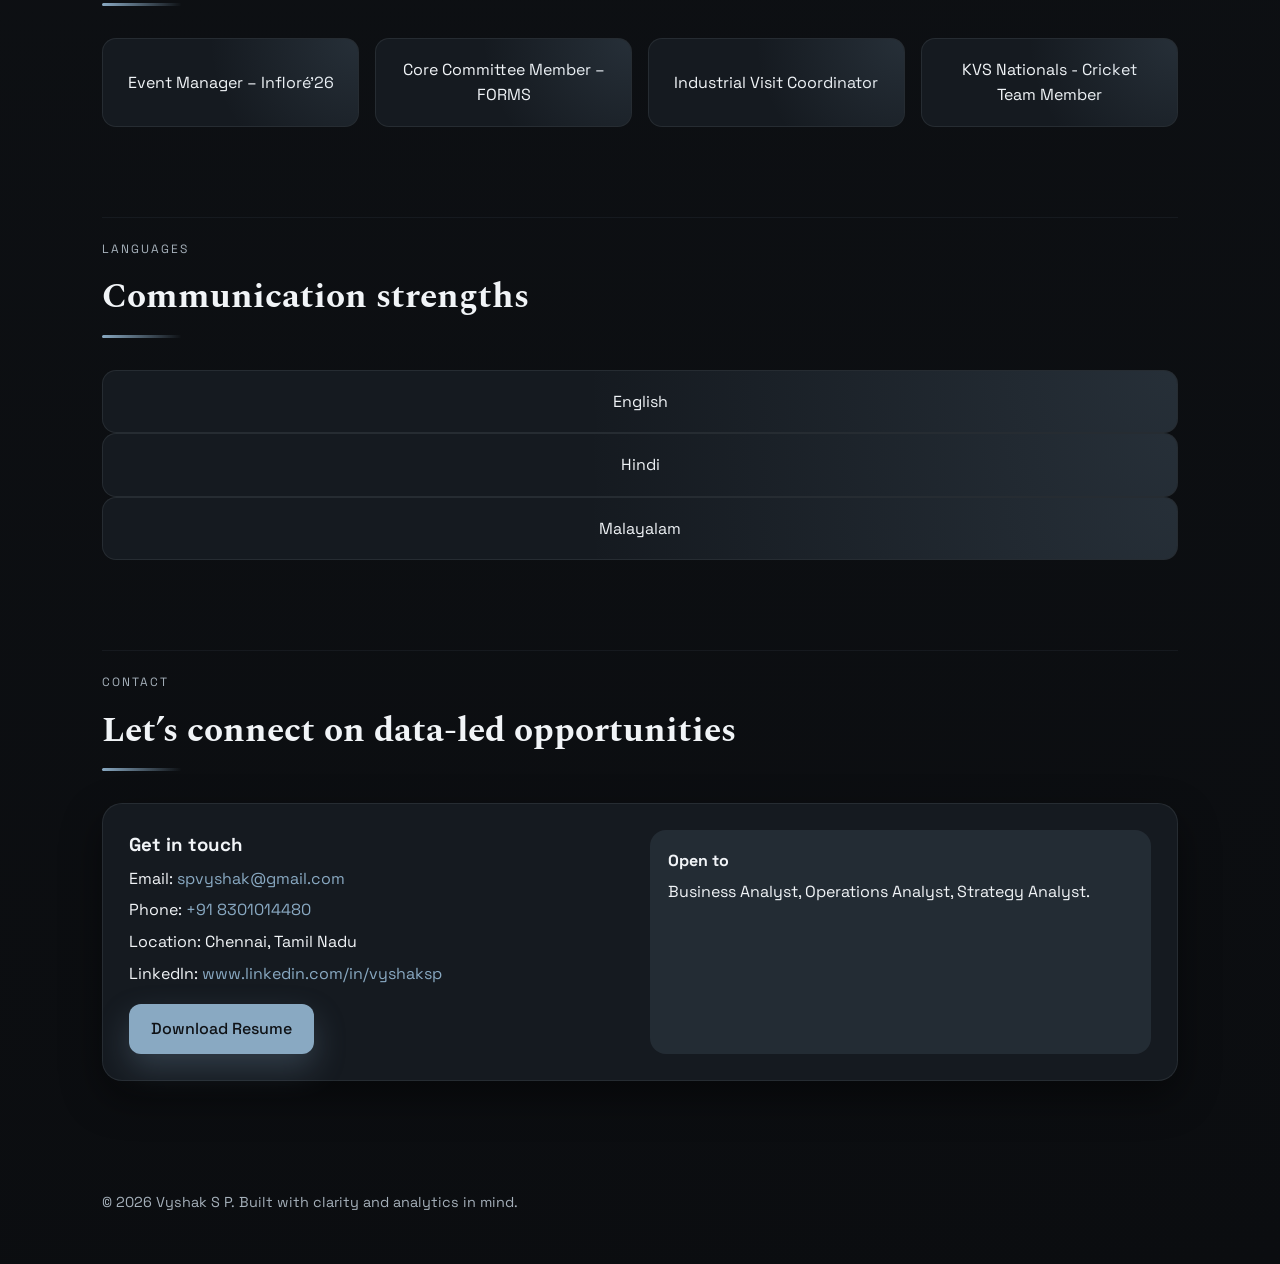
==== commit 6dc5d7d6: "Reintroduce education section in index.html" ====
--- a/index.html
+++ b/index.html
@@ -144,40 +144,6 @@
         </div>
       </section>
 
-      <!-- EDUCATION SECTION -->
-      <section id="education" class="section animate-section">
-        <div class="section-title">
-          <p>Education</p>
-          <h2>Academic foundation</h2>
-        </div>
-
-        <div class="timeline">
-          <div class="timeline-item">
-            <h3>PGDM in Analytics & Operations</h3>
-            <p>Rajagiri Business School</p>
-            <span>2024 – 2026 • 72.4%</span>
-          </div>
-
-          <div class="timeline-item">
-            <h3>B.Tech in Electronics & Communication Engineering</h3>
-            <p>PRIST University, Thanjavur</p>
-            <span>2016 – 2022 • 72.4%</span>
-          </div>
-
-          <div class="timeline-item">
-            <h3>Higher Secondary Education</h3>
-            <p>Kendriya Vidyalaya Pattom, CBSE</p>
-            <span>2013 – 2015 • 69.4%</span>
-          </div>
-
-          <div class="timeline-item">
-            <h3>Class X</h3>
-            <p>Kendriya Vidyalaya Pattom, CBSE</p>
-            <span>2013 • 78.0%</span>
-          </div>
-        </div>
-      </section>
-
       <!-- EXPERIENCE SECTION -->
       <section id="experience" class="section animate-section">
         <div class="section-title">
@@ -332,7 +298,43 @@
         </div>
       </section>
 
-      <!-- SKILLS SECTION -->
+
+      
+      <!-- EDUCATION SECTION -->
+      <section id="education" class="section animate-section">
+        <div class="section-title">
+          <p>Education</p>
+          <h2>Academic foundation</h2>
+        </div>
+
+        <div class="timeline">
+          <div class="timeline-item">
+            <h3>PGDM in Analytics & Operations</h3>
+            <p>Rajagiri Business School</p>
+            <span>2024 – 2026 • 72.4%</span>
+          </div>
+
+          <div class="timeline-item">
+            <h3>B.Tech in Electronics & Communication Engineering</h3>
+            <p>PRIST University, Thanjavur</p>
+            <span>2016 – 2022 • 72.4%</span>
+          </div>
+
+          <div class="timeline-item">
+            <h3>Higher Secondary Education</h3>
+            <p>Kendriya Vidyalaya Pattom, CBSE</p>
+            <span>2013 – 2015 • 69.4%</span>
+          </div>
+
+          <div class="timeline-item">
+            <h3>Class X</h3>
+            <p>Kendriya Vidyalaya Pattom, CBSE</p>
+            <span>2013 • 78.0%</span>
+          </div>
+        </div>
+      </section>
+
+            <!-- SKILLS SECTION -->
       <section id="skills" class="section skills animate-section">
         <div class="section-title">
           <p>Skills</p>
